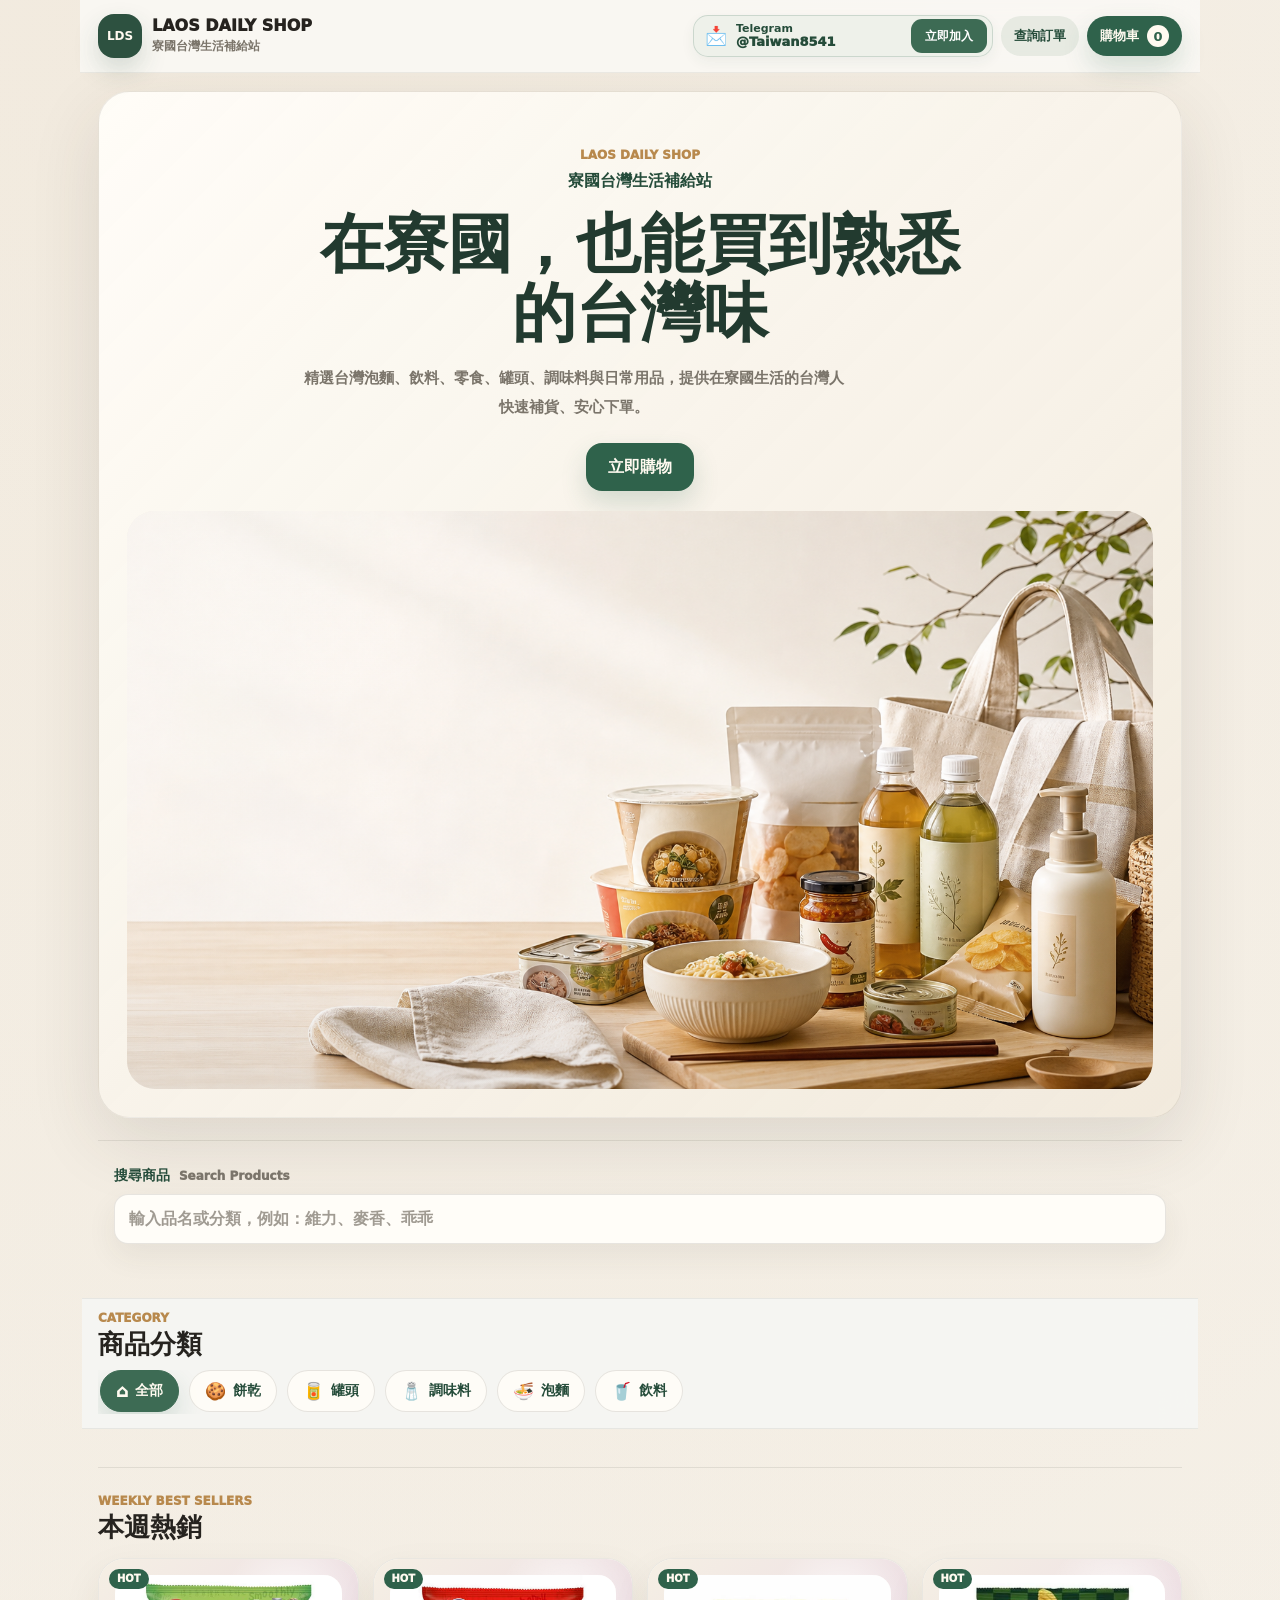
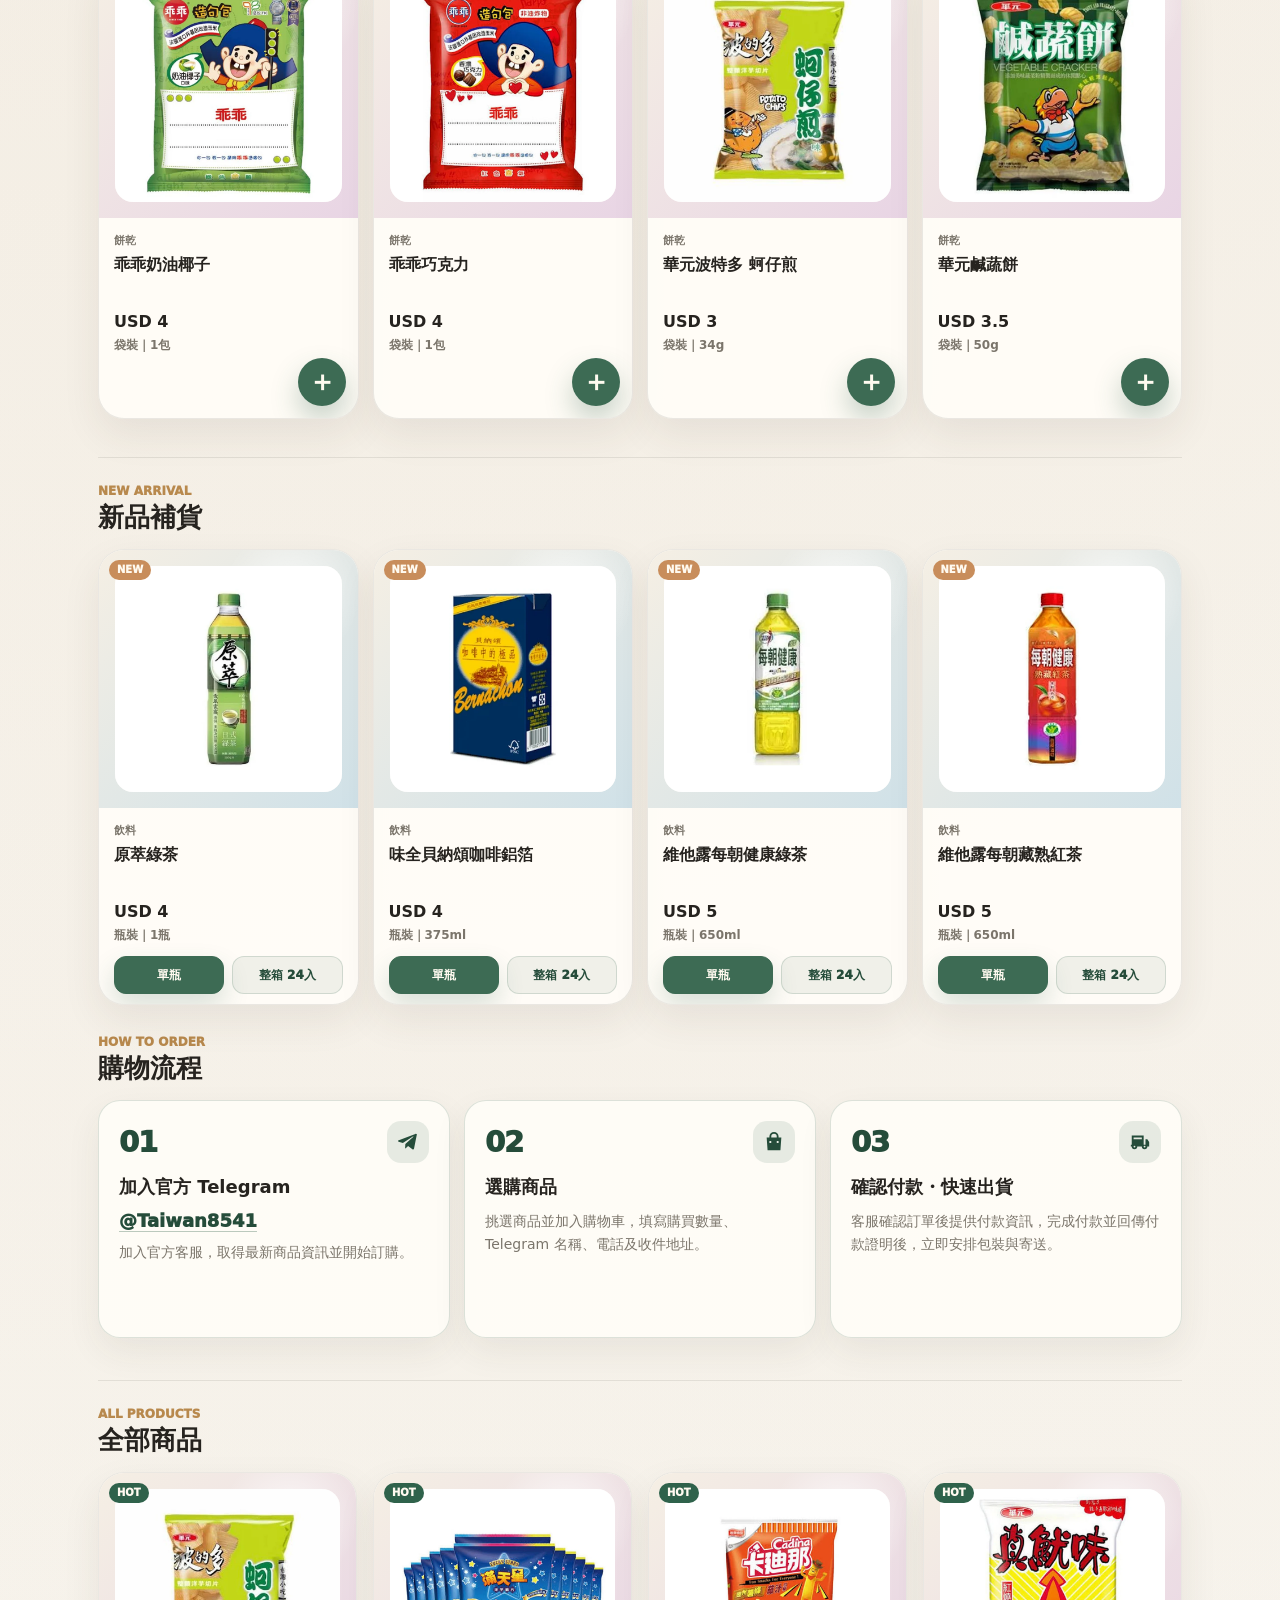
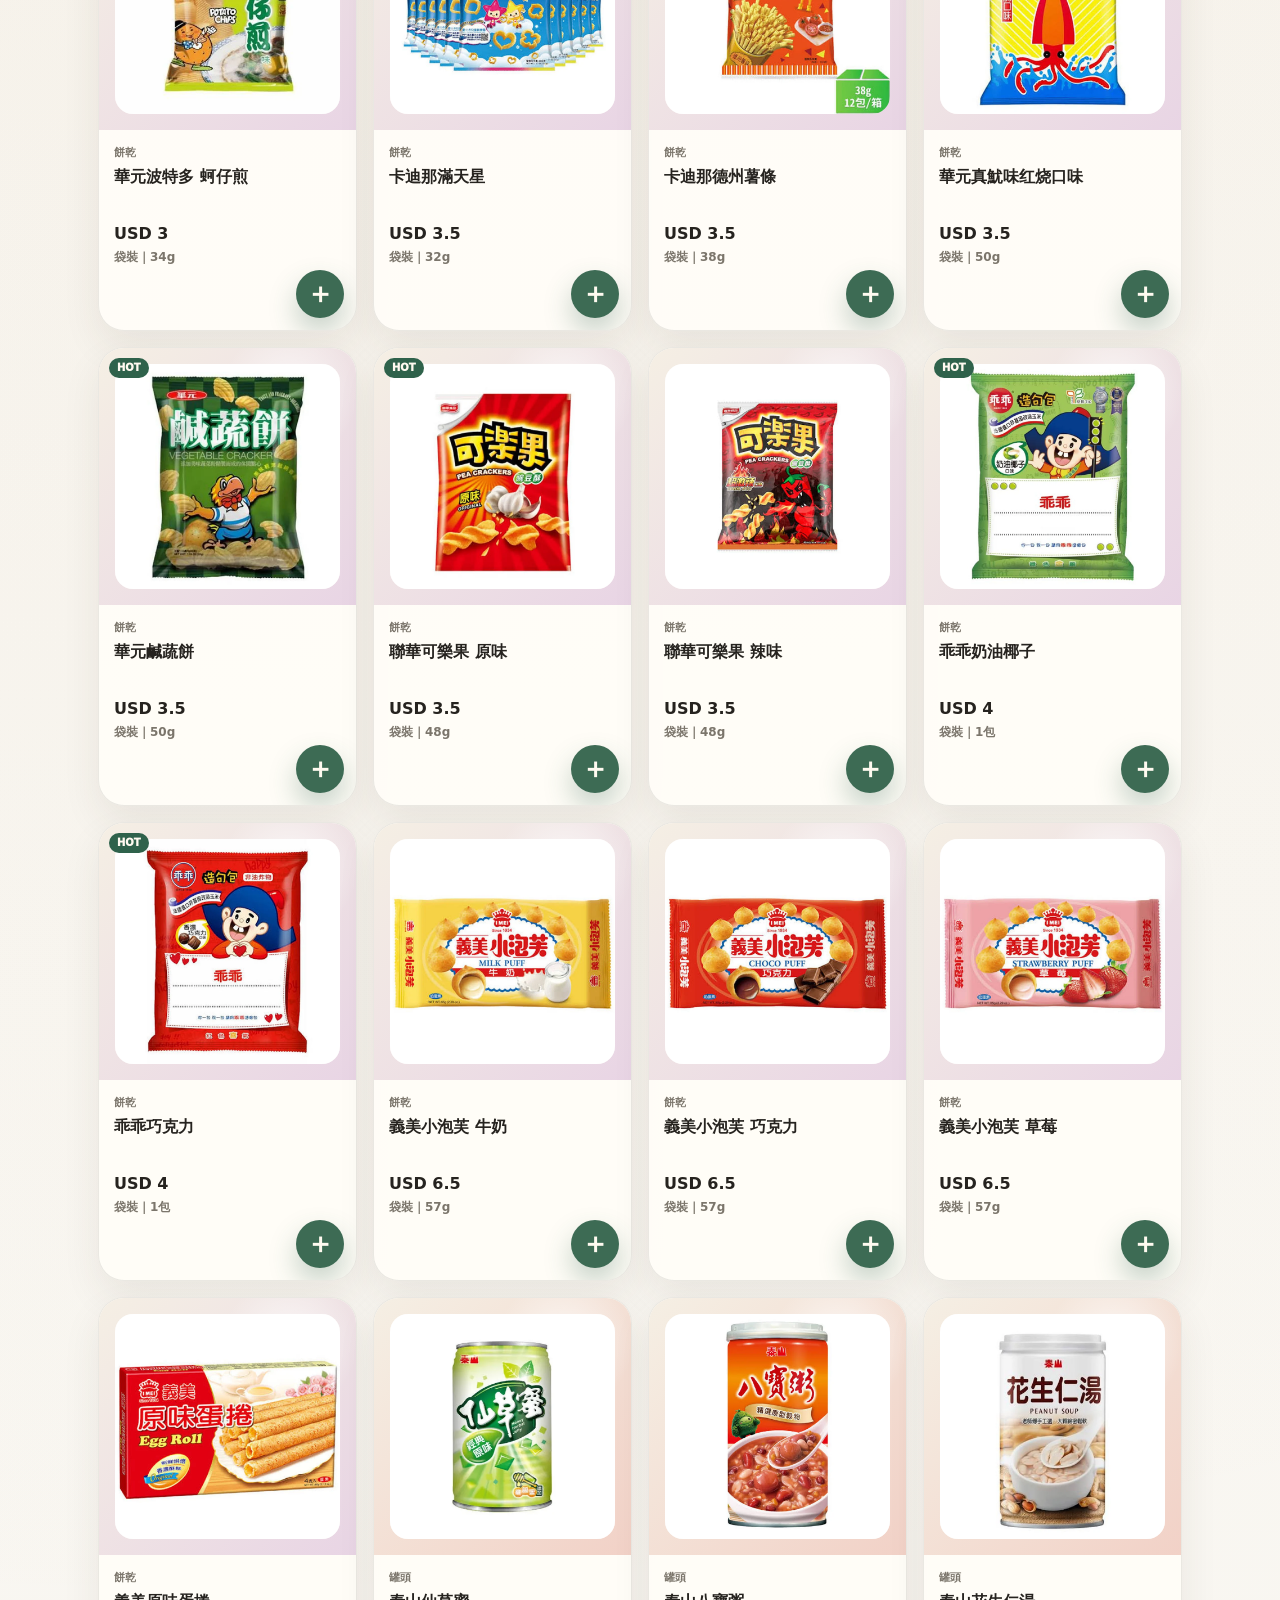
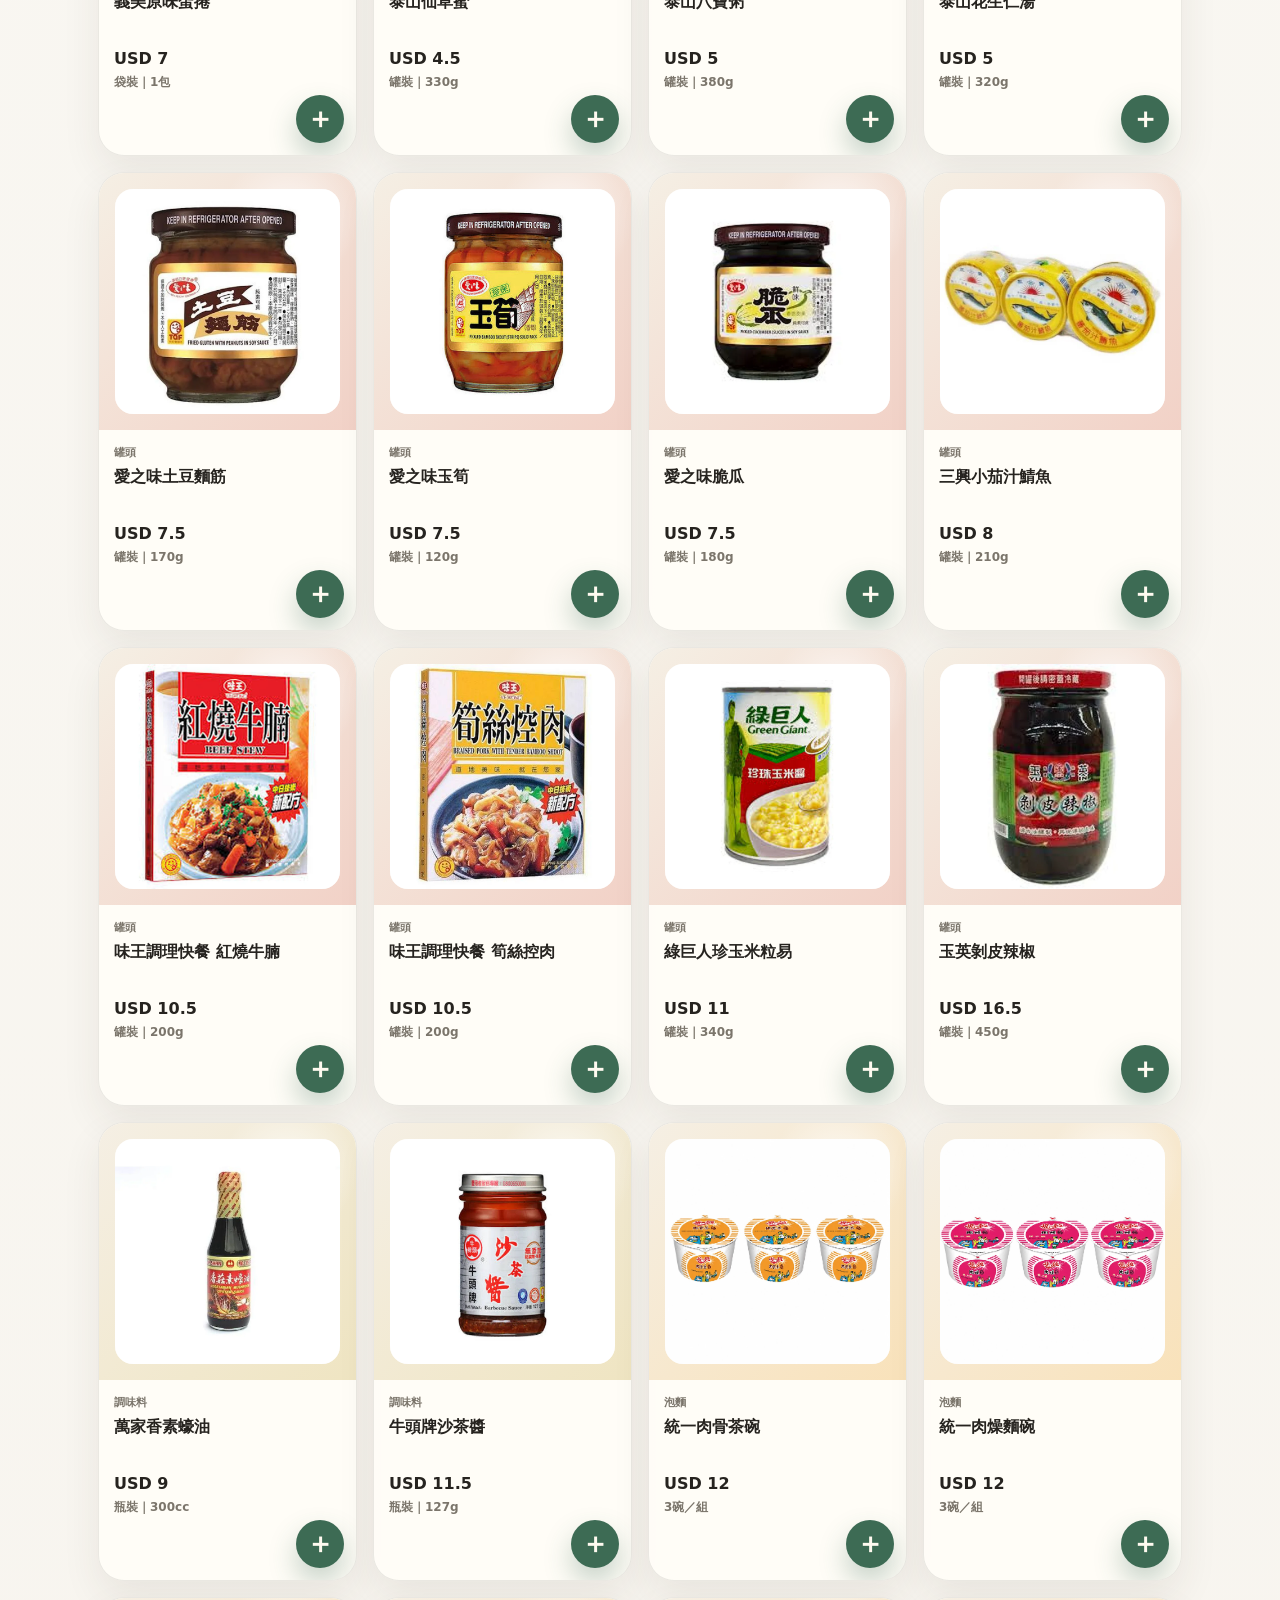
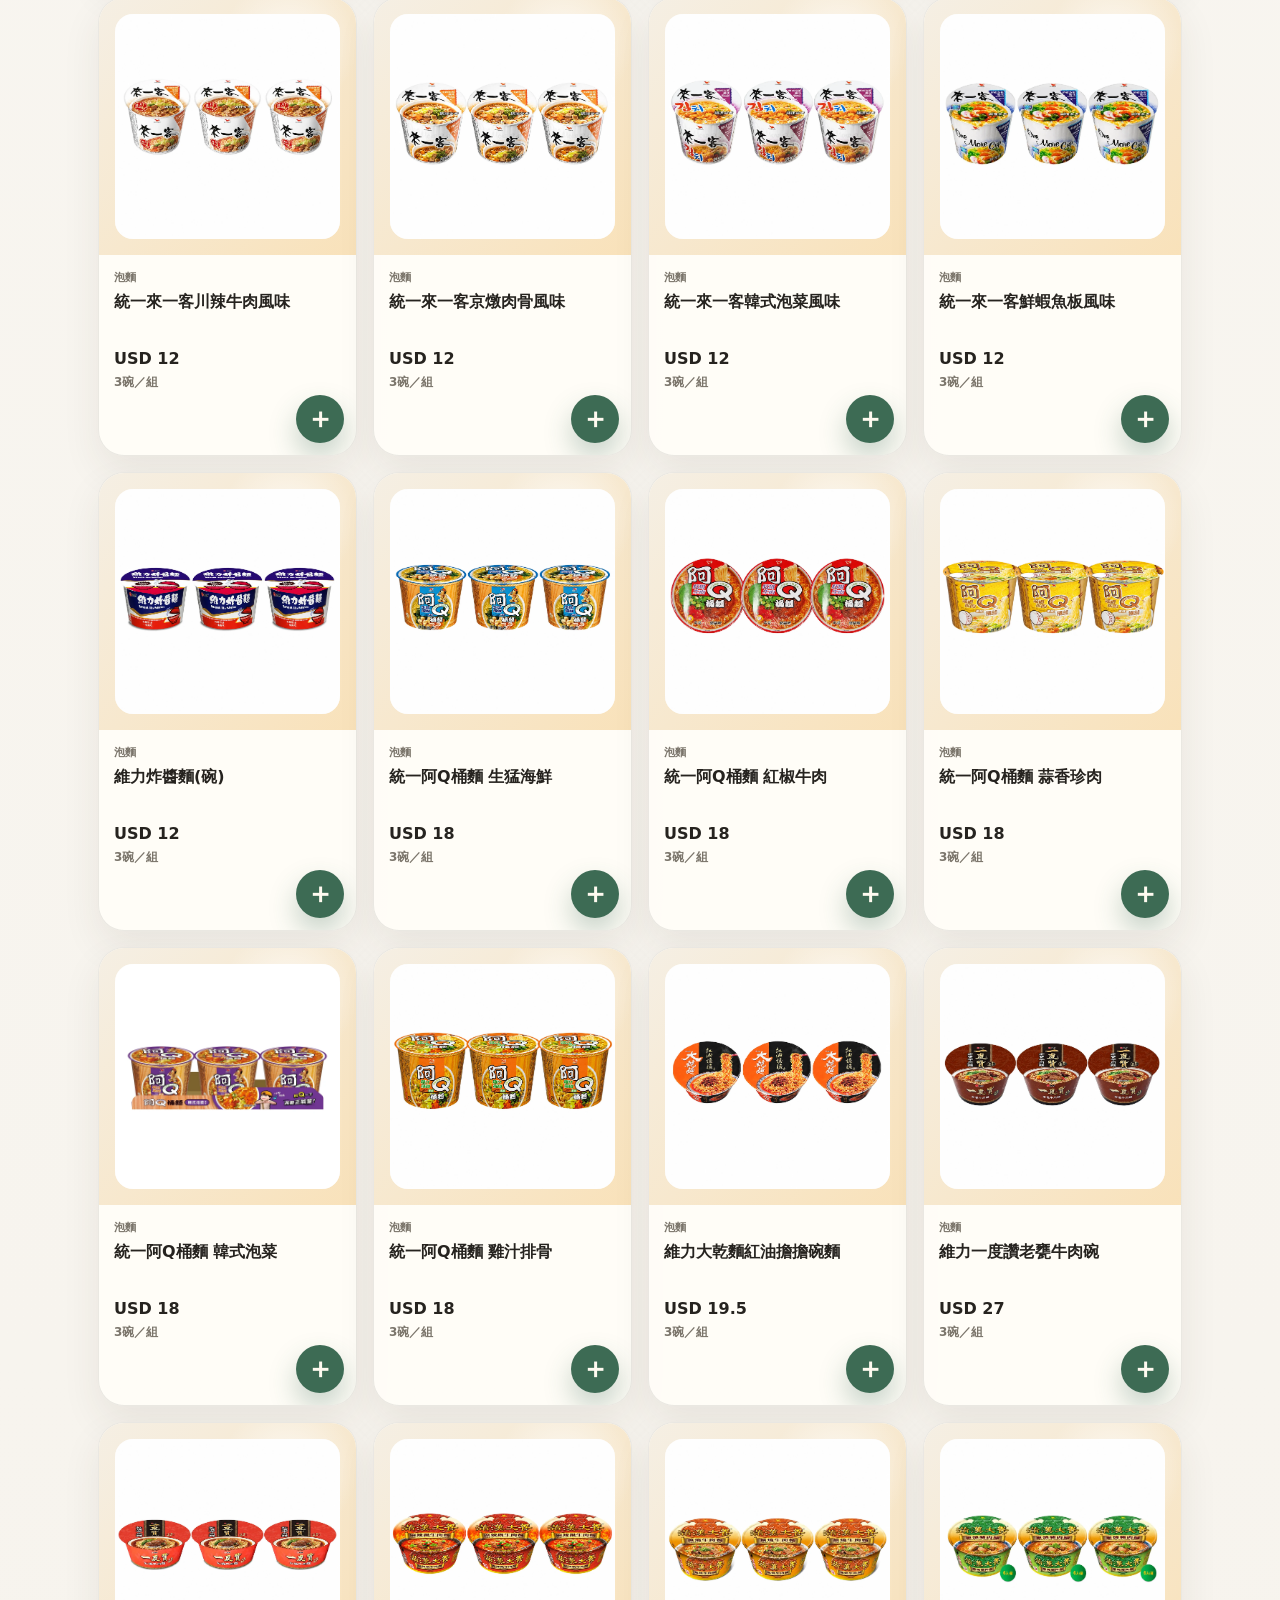
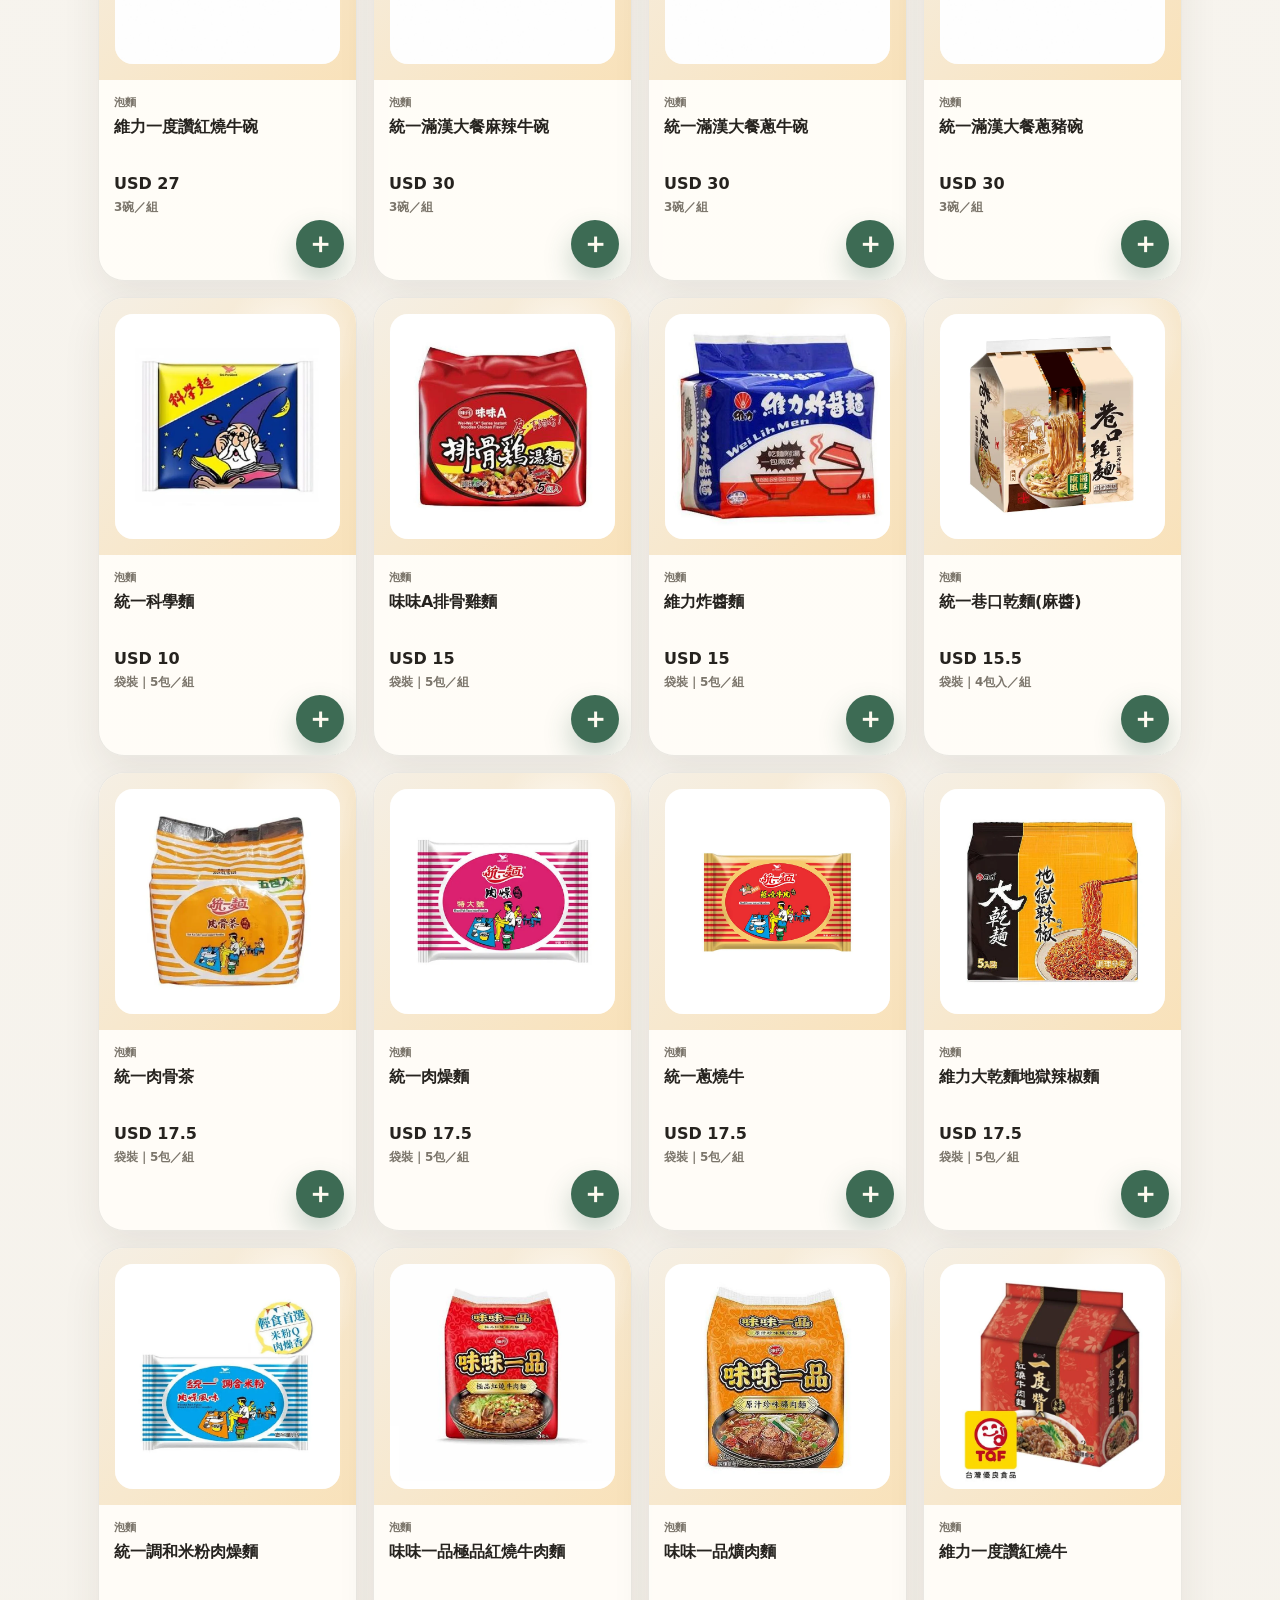
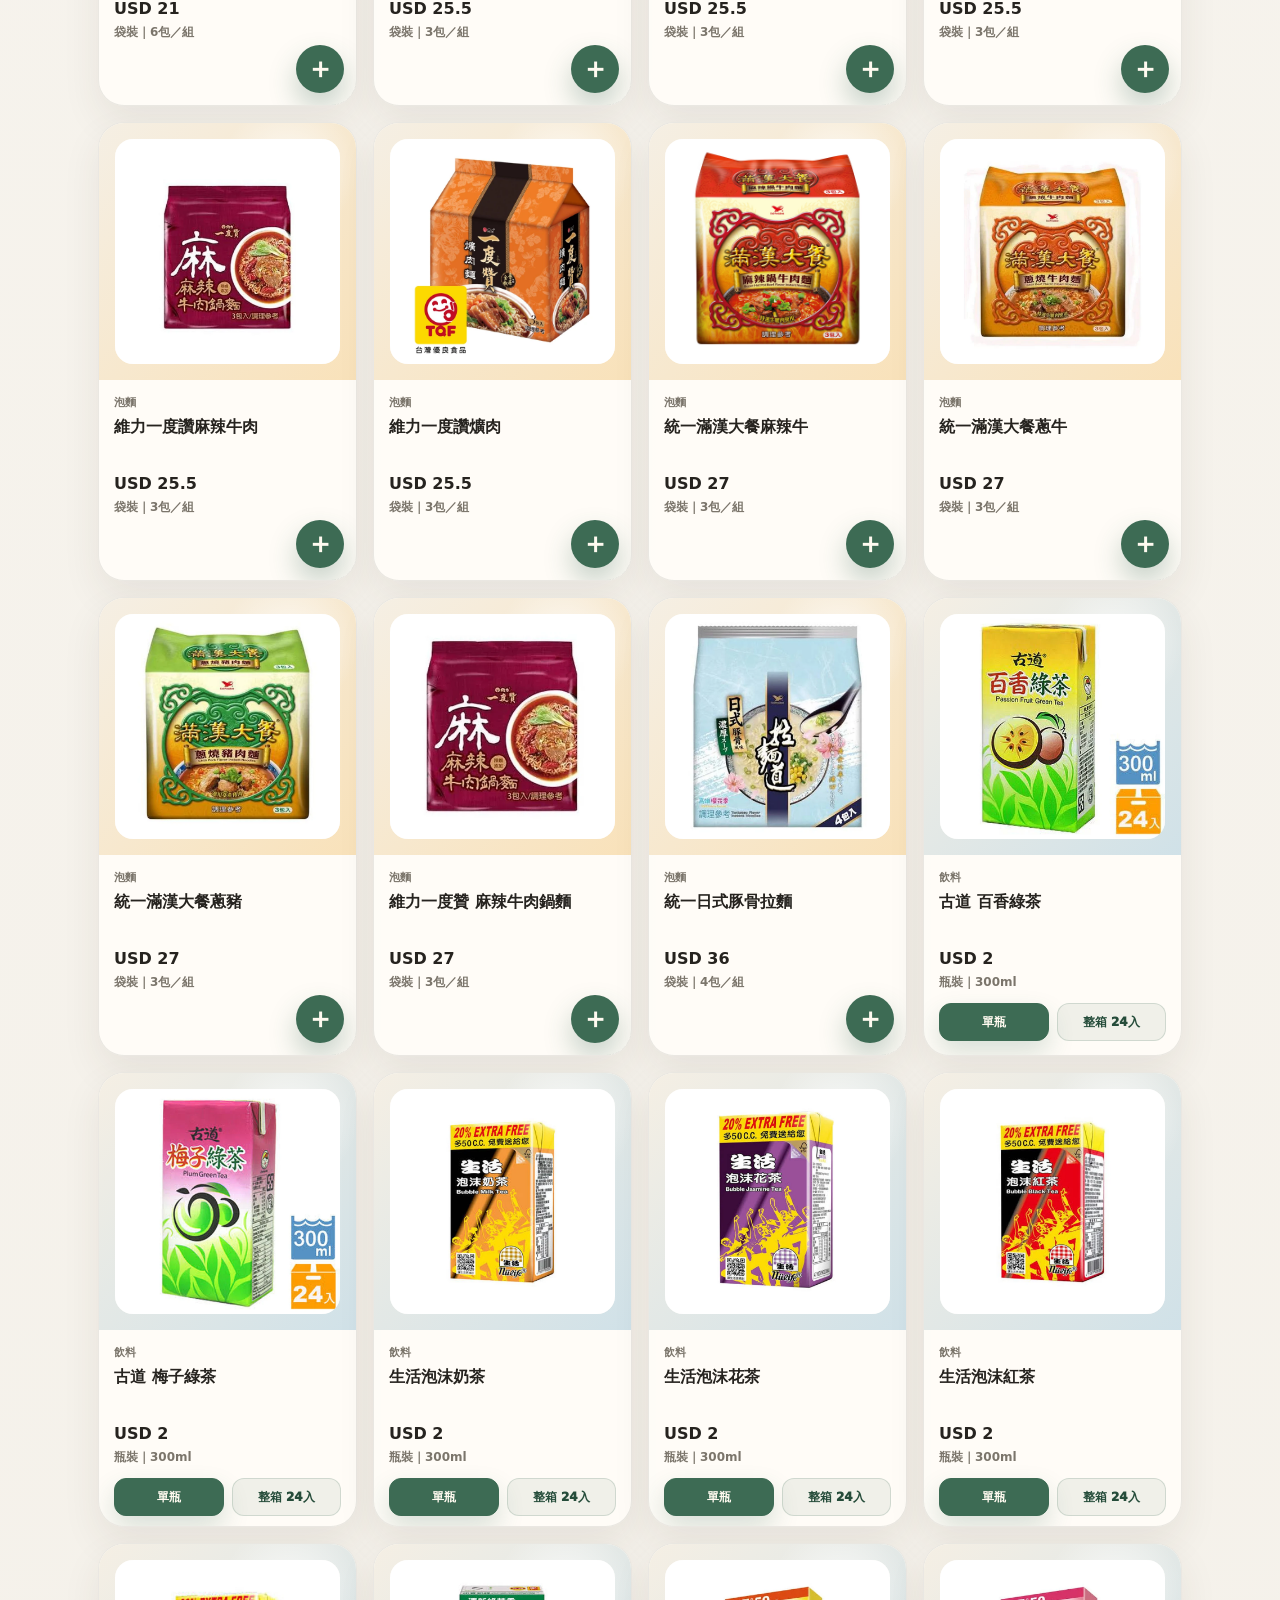
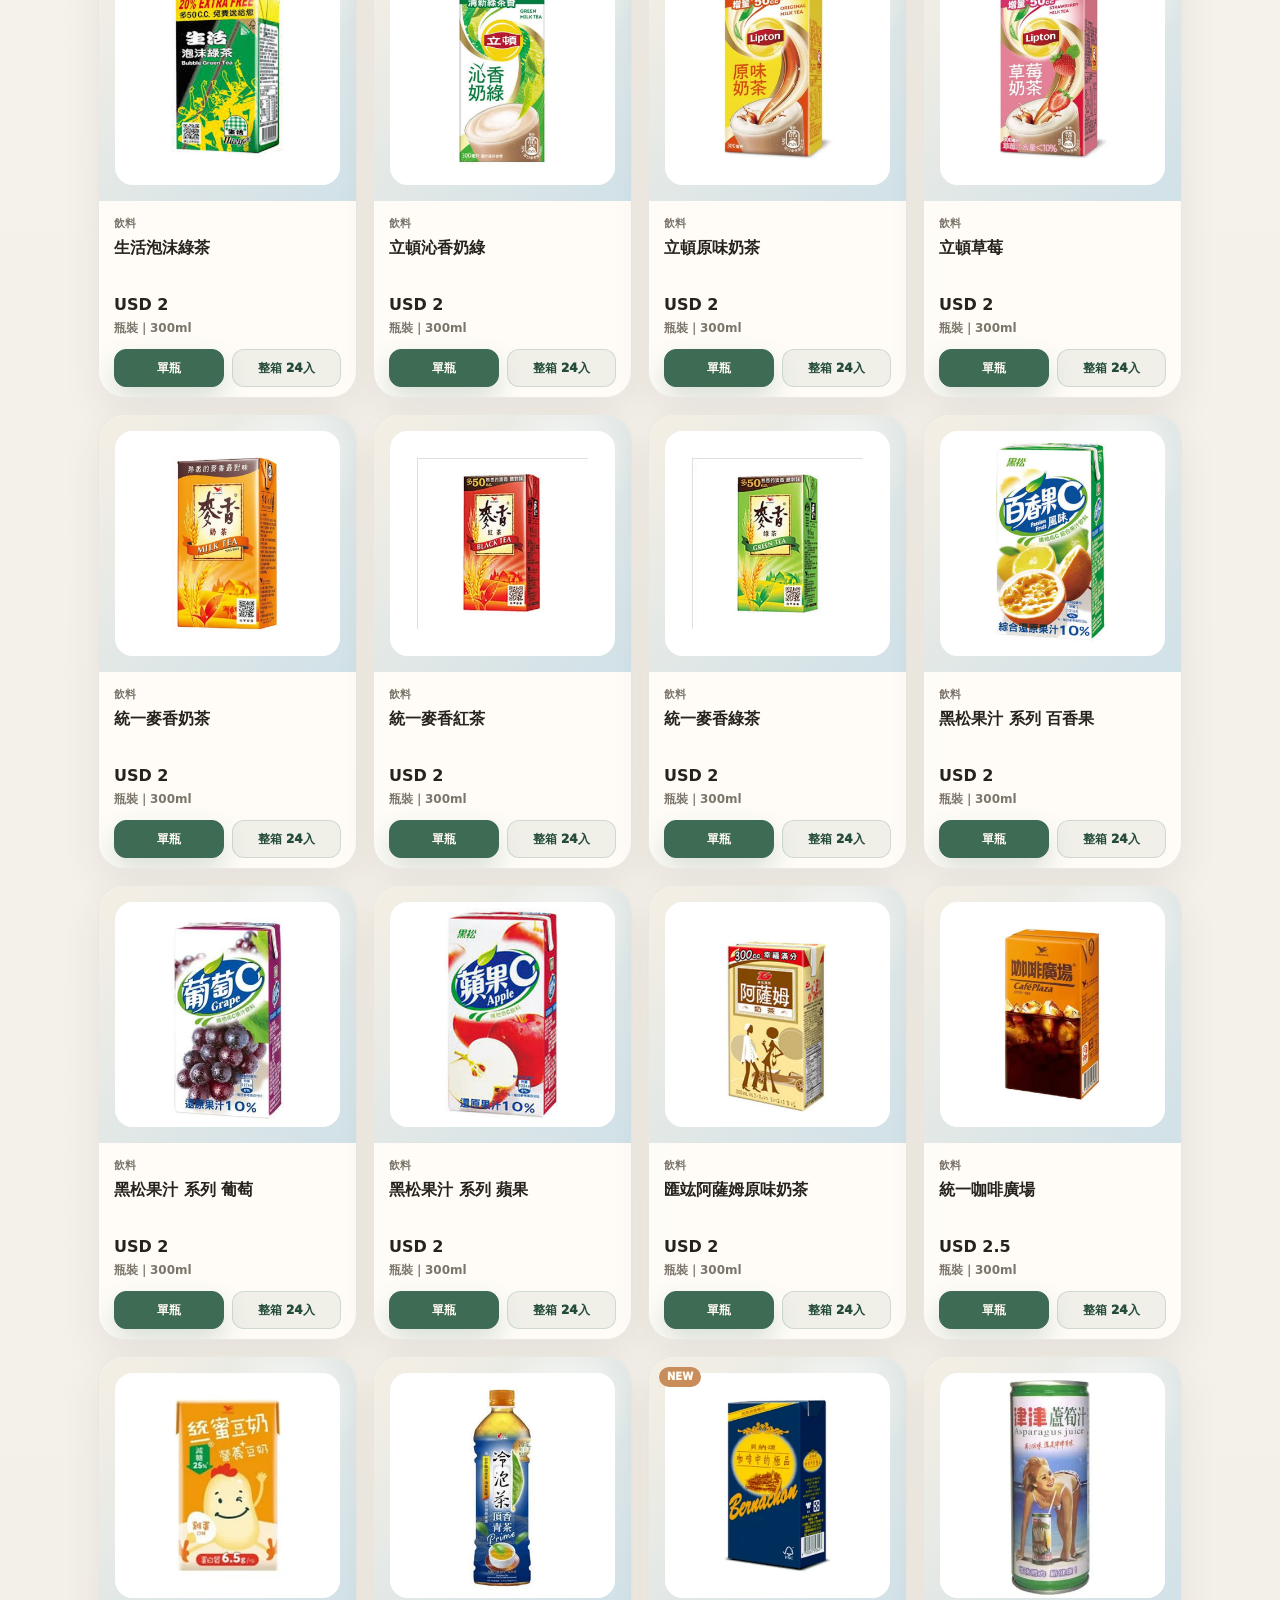
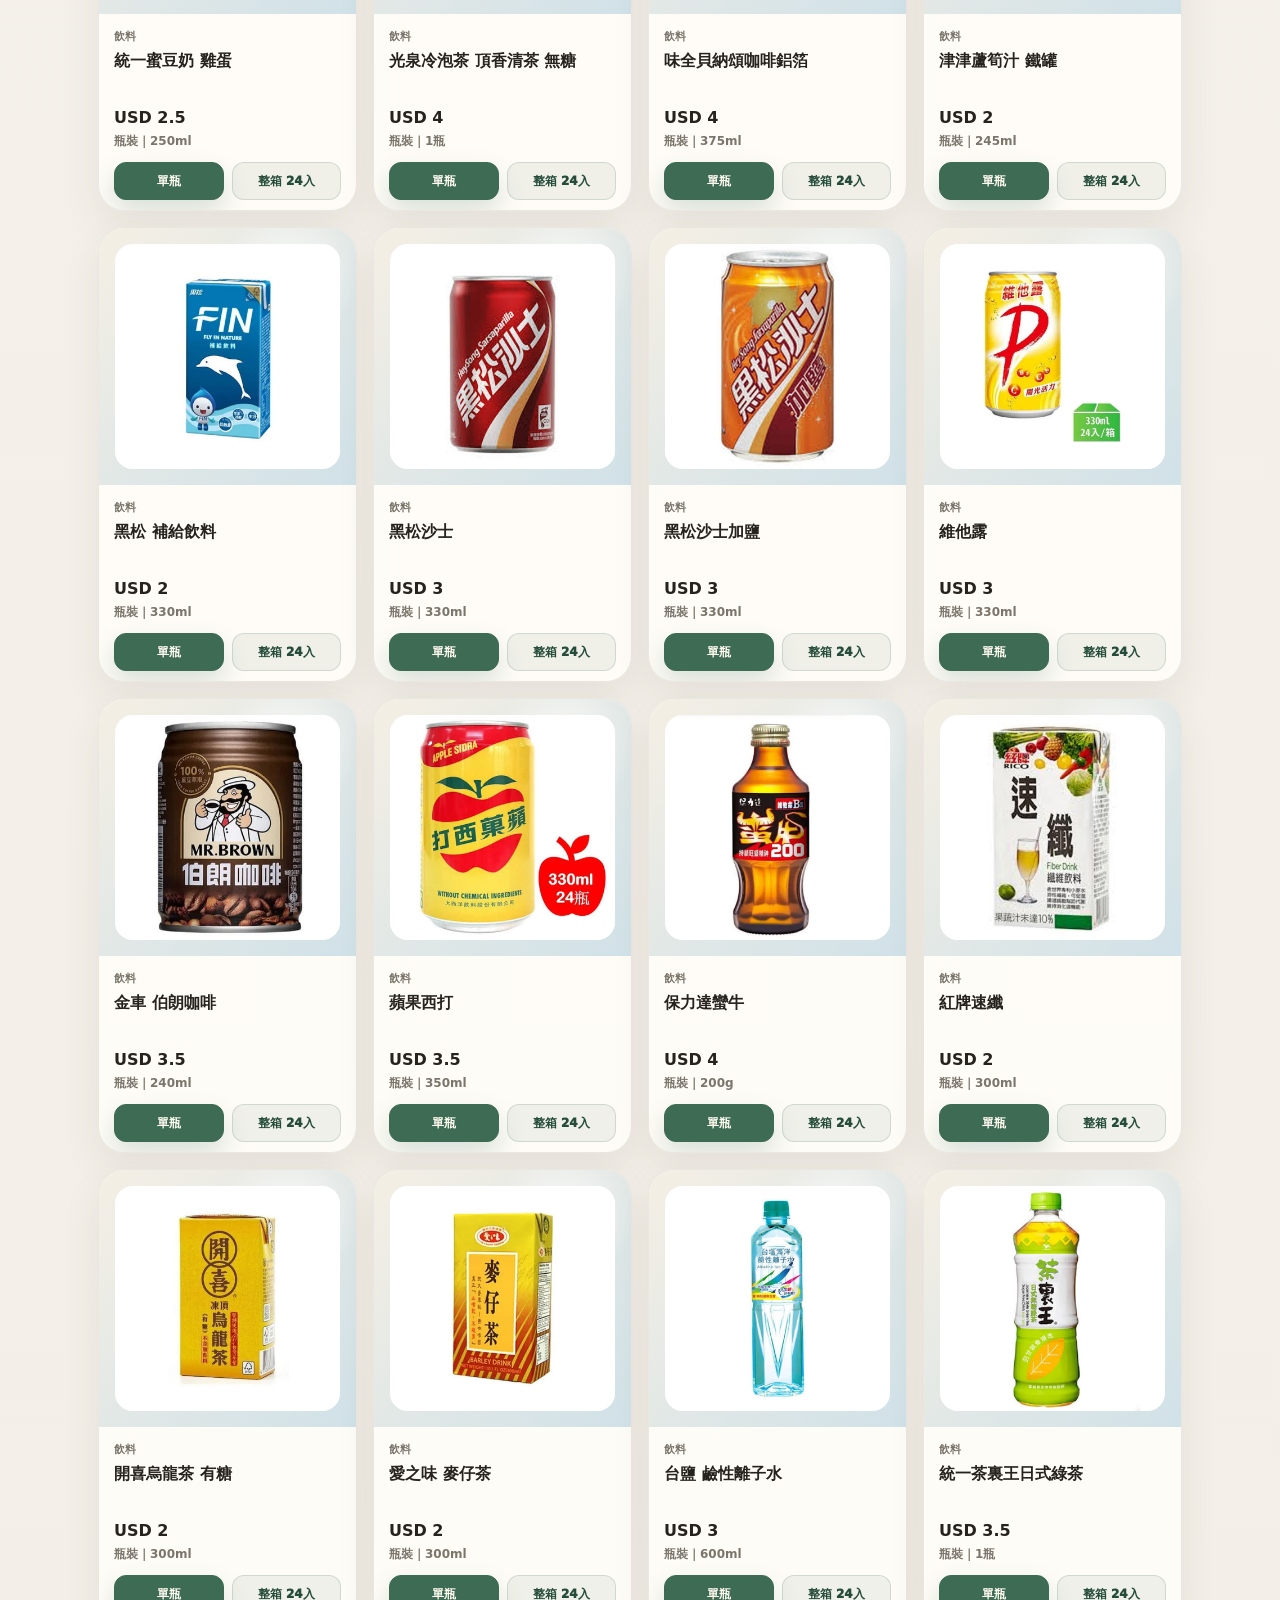
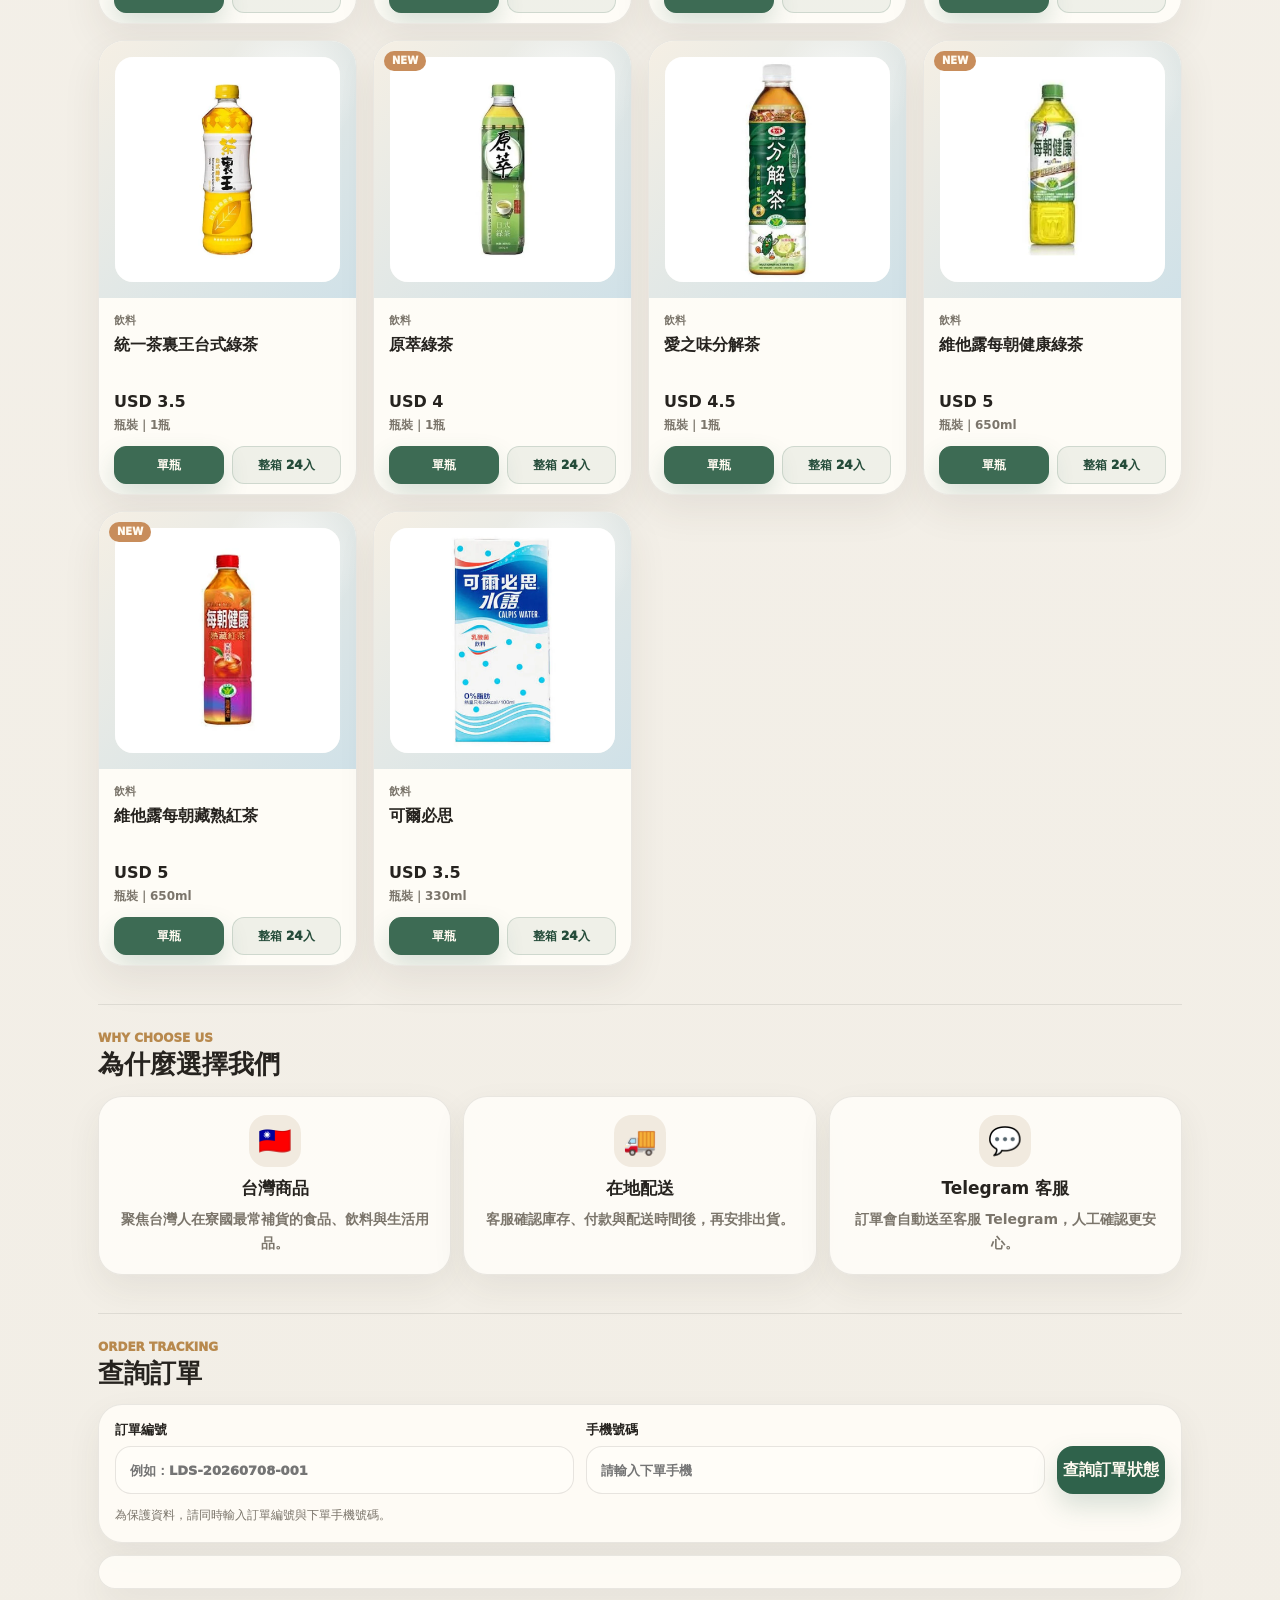
==== index.html @ 74991f17 "feat: update social preview image" ====
<!doctype html>
<html lang="zh-Hant">
  <head>
    <meta charset="utf-8" />
    <meta name="viewport" content="width=device-width, initial-scale=1, maximum-scale=1, user-scalable=no" />
    <meta name="build-version" content="20260817-mobile-shop-v12" />
    <meta http-equiv="Cache-Control" content="no-cache, no-store, must-revalidate" />
    <title>LAOS DAILY SHOP｜寮國台灣生活補給站</title>
    <meta
      name="description"
      content="LAOS DAILY SHOP 是服務在寮國生活、工作、旅遊的台灣人之生活補給商城，提供台灣泡麵、飲料、零食、罐頭、調味料與日常用品。"
    />
    <link rel="canonical" href="https://wei0502888-cmd.github.io/laos-daily-shop/" />
    <meta property="og:type" content="website" />
    <meta property="og:locale" content="zh_TW" />
    <meta property="og:site_name" content="LAOS DAILY SHOP" />
    <meta property="og:title" content="LAOS DAILY SHOP｜寮國台灣生活補給站" />
    <meta
      property="og:description"
      content="在寮國也能輕鬆購買熟悉的台灣味。選購台灣泡麵、飲料、零食、罐頭、調味料與日常用品。"
    />
    <meta property="og:url" content="https://wei0502888-cmd.github.io/laos-daily-shop/" />
    <meta property="og:image" content="https://wei0502888-cmd.github.io/laos-daily-shop/social-preview-shop.jpg?v=20260817-2" />
    <meta property="og:image:secure_url" content="https://wei0502888-cmd.github.io/laos-daily-shop/social-preview-shop.jpg?v=20260817-2" />
    <meta property="og:image:type" content="image/jpeg" />
    <meta property="og:image:width" content="588" />
    <meta property="og:image:height" content="390" />
    <meta property="og:image:alt" content="LAOS DAILY SHOP 台灣柑仔店" />
    <meta name="twitter:card" content="summary_large_image" />
    <meta name="twitter:title" content="LAOS DAILY SHOP｜寮國台灣生活補給站" />
    <meta
      name="twitter:description"
      content="在寮國也能輕鬆購買熟悉的台灣味。選購台灣泡麵、飲料、零食與日常用品。"
    />
    <meta name="twitter:image" content="https://wei0502888-cmd.github.io/laos-daily-shop/social-preview-shop.jpg?v=20260817-2" />
    <link rel="stylesheet" href="./styles.css?v=20260817-mobile-shop-v12" />
  </head>
  <body data-build-version="20260817-mobile-shop-v12">
    <header class="topbar">
      <a class="brand" href="#top" aria-label="LAOS DAILY SHOP 首頁">
        <span class="brand-mark">LDS</span>
        <span>
          <strong>LAOS DAILY SHOP</strong>
          <small>寮國台灣生活補給站</small>
        </span>
      </a>
      <div class="topbar-actions">
        <div class="telegram-header-cta" aria-label="官方 Telegram">
          <span class="telegram-header-icon" aria-hidden="true">📩</span>
          <span class="telegram-header-copy">
            <strong>Telegram</strong>
            <a href="https://t.me/Taiwan8541" target="_blank" rel="noopener noreferrer">@Taiwan8541</a>
          </span>
          <a class="telegram-header-button" href="https://t.me/Taiwan8541" target="_blank" rel="noopener noreferrer">立即加入</a>
        </div>
        <a class="order-lookup-pill" href="#order-lookup">查詢訂單</a>
        <button class="cart-pill" type="button" data-open-cart aria-label="開啟購物車">
          <span>購物車</span>
          <strong data-cart-count>0</strong>
        </button>
      </div>
    </header>

    <aside class="telegram-sticky-wrap" aria-label="官方 Telegram 購買提示">
      <div class="telegram-sticky-bar">
        <div class="telegram-sticky-info">
          <span class="telegram-sticky-icon" aria-hidden="true">📩</span>
          <span class="telegram-sticky-label">
            <strong>Telegram</strong>
            <a href="https://t.me/Taiwan8541" target="_blank" rel="noopener noreferrer">@Taiwan8541</a>
          </span>
        </div>
        <a class="telegram-sticky-button" href="https://t.me/Taiwan8541" target="_blank" rel="noopener noreferrer">立即加入</a>
      </div>
    </aside>

    <main id="top">
      <section class="hero" aria-label="品牌介紹">
        <div class="hero-copy">
          <p class="eyebrow">LAOS DAILY SHOP</p>
          <p class="hero-subtitle">寮國台灣生活補給站</p>
          <h1>在寮國，也能買到熟悉的台灣味</h1>
          <p>精選台灣泡麵、飲料、零食、罐頭、調味料與日常用品，提供在寮國生活的台灣人快速補貨、安心下單。</p>
          <div class="hero-actions">
            <a class="primary-link" href="#shop">立即購物</a>
          </div>
        </div>
        <div class="hero-media" aria-hidden="true">
          <img src="./hero-lifestyle.png" alt="" />
        </div>
      </section>

      <section class="search-panel" id="shop" aria-label="搜尋商品">
        <label for="product-search">搜尋商品 <span>Search Products</span></label>
        <input id="product-search" type="search" placeholder="輸入品名或分類，例如：維力、麥香、乖乖" />
      </section>

      <section class="section-block category-section" aria-labelledby="category-title">
        <div class="section-heading">
          <div>
            <p>Category</p>
            <h2 id="category-title">商品分類</h2>
          </div>
        </div>
        <nav class="category-tabs" aria-label="商品分類" data-category-tabs></nav>
      </section>

      <section class="section-block" aria-labelledby="best-title">
        <div class="section-heading">
          <div>
            <p>Weekly Best Sellers</p>
            <h2 id="best-title">本週熱銷</h2>
          </div>
        </div>
        <div class="product-row" data-hot-list></div>
      </section>

      <section class="section-block" aria-labelledby="new-title">
        <div class="section-heading">
          <div>
            <p>New Arrival</p>
            <h2 id="new-title">新品補貨</h2>
          </div>
        </div>
        <div class="product-row" data-new-list></div>
      </section>

      <section class="shopping-flow-section" id="how-to-order" aria-labelledby="shopping-flow-title">
        <div class="section-heading">
          <div>
            <p>How to Order</p>
            <h2 id="shopping-flow-title">購物流程</h2>
          </div>
        </div>
        <div class="shopping-flow-grid">
          <article class="shopping-flow-card">
            <div class="shopping-flow-card-head">
              <span class="shopping-flow-number">01</span>
              <span class="shopping-flow-icon" aria-hidden="true">
                <svg viewBox="0 0 24 24" role="img"><path d="M21.7 3.5 18.6 19c-.2 1.1-.9 1.4-1.8.9l-4.7-3.5-2.3 2.2c-.3.3-.5.5-1 .5l.3-4.8 8.8-8c.4-.3-.1-.5-.6-.2L6.4 13 1.8 11.6c-1-.3-1-1 .2-1.5L20 3.2c.8-.3 1.6.2 1.7.3Z"/></svg>
              </span>
            </div>
            <h3>加入官方 Telegram</h3>
            <a class="shopping-flow-telegram" href="https://t.me/Taiwan8541" target="_blank" rel="noopener noreferrer">@Taiwan8541</a>
            <p>加入官方客服，取得最新商品資訊並開始訂購。</p>
          </article>
          <article class="shopping-flow-card">
            <div class="shopping-flow-card-head">
              <span class="shopping-flow-number">02</span>
              <span class="shopping-flow-icon" aria-hidden="true">
                <svg viewBox="0 0 24 24" role="img"><path d="M7 7V6a5 5 0 0 1 10 0v1h3l-1 14H5L4 7h3Zm2 0h6V6a3 3 0 0 0-6 0v1Zm0 4H7v2h2v-2Zm8 0h-2v2h2v-2Z"/></svg>
              </span>
            </div>
            <h3>選購商品</h3>
            <p>挑選商品並加入購物車，填寫購買數量、Telegram 名稱、電話及收件地址。</p>
          </article>
          <article class="shopping-flow-card">
            <div class="shopping-flow-card-head">
              <span class="shopping-flow-number">03</span>
              <span class="shopping-flow-icon" aria-hidden="true">
                <svg viewBox="0 0 24 24" role="img"><path d="M3 5h13v10H3V5Zm2 2v2h9V7H5Zm0 5h4v1H5v-1Zm13-3h2l2 3v5h-2a3 3 0 0 1-6 0H9a3 3 0 0 1-6 0H2v-2h16V9Zm-2 8a1 1 0 1 0 2 0 1 1 0 0 0-2 0Zm-11 0a1 1 0 1 0 2 0 1 1 0 0 0-2 0Z"/></svg>
              </span>
            </div>
            <h3>確認付款・快速出貨</h3>
            <p>客服確認訂單後提供付款資訊，完成付款並回傳付款證明後，立即安排包裝與寄送。</p>
          </article>
        </div>
      </section>

      <aside class="mobile-order-guide" aria-label="手機版訂購方式">
        <strong>如何訂購？</strong>
        <span>點「＋」加入商品 → 點下方「查看購物車」→ 填寫資料並送出訂單。</span>
      </aside>

      <section class="section-block all-products-section" aria-labelledby="products-title">
        <div class="section-heading">
          <div>
            <p>All Products</p>
            <h2 id="products-title">全部商品</h2>
          </div>
        </div>
        <div class="product-grid" data-product-grid></div>
        <p class="empty-state" data-empty-state hidden>沒有找到符合的商品。</p>
      </section>

      <section class="info-section" aria-labelledby="why-title">
        <div class="section-heading">
          <div>
            <p>Why Choose Us</p>
            <h2 id="why-title">為什麼選擇我們</h2>
          </div>
        </div>
        <div class="benefit-grid">
          <article>
            <span class="benefit-icon">🇹🇼</span>
            <h3>台灣商品</h3>
            <p>聚焦台灣人在寮國最常補貨的食品、飲料與生活用品。</p>
          </article>
          <article>
            <span class="benefit-icon">🚚</span>
            <h3>在地配送</h3>
            <p>客服確認庫存、付款與配送時間後，再安排出貨。</p>
          </article>
          <article>
            <span class="benefit-icon">💬</span>
            <h3>Telegram 客服</h3>
            <p>訂單會自動送至客服 Telegram，人工確認更安心。</p>
          </article>
        </div>
      </section>

      <section class="info-section order-lookup-section" id="order-lookup" aria-labelledby="lookup-title">
        <div class="section-heading">
          <div>
            <p>Order Tracking</p>
            <h2 id="lookup-title">查詢訂單</h2>
          </div>
        </div>
        <form class="order-lookup-form" data-order-lookup-form>
          <label>
            訂單編號
            <input name="orderId" autocomplete="off" placeholder="例如：LDS-20260708-001" required />
          </label>
          <label>
            手機號碼
            <input name="phone" autocomplete="tel" inputmode="tel" placeholder="請輸入下單手機" required />
          </label>
          <button class="primary-button" type="submit">查詢訂單狀態</button>
          <p class="form-note">為保護資料，請同時輸入訂單編號與下單手機號碼。</p>
        </form>
        <div class="order-lookup-result" data-order-lookup-result hidden></div>
      </section>
    </main>

    <footer class="site-footer" aria-label="聯絡方式">
      <div>
        <strong>LAOS DAILY SHOP</strong>
        <p>寮國台灣生活補給站</p>
      </div>
      <nav>
        <a href="#top">聯絡我們 Contact</a>
        <a href="#top">Telegram 客服</a>
        <a href="#top">WhatsApp</a>
        <a href="#how-to-order">付款方式 Payment</a>
        <a href="#how-to-order">配送說明 Delivery</a>
        <a href="#how-to-order">退換貨政策 Return Policy</a>
      </nav>
    </footer>

    <div class="shop-toast" data-toast hidden>已加入購物車</div>

    <aside class="cart-drawer" data-cart-drawer aria-hidden="true">
      <div class="cart-panel" role="dialog" aria-modal="true" aria-labelledby="cart-title">
        <div class="cart-header">
          <h2 id="cart-title">購物車</h2>
          <button type="button" data-close-cart aria-label="關閉購物車">關閉</button>
        </div>
        <p class="cart-order-guide">確認商品後，請往下填寫 Telegram 名稱、電話與地址，再按「送出訂單」。</p>
        <div class="cart-items" data-cart-items></div>
        <form class="checkout-form" data-order-form>
          <h3>下單資料</h3>
          <div class="order-detail-box">
            <div class="order-detail-head">
              <strong>訂單詳情</strong>
              <span data-order-count>0 件商品</span>
            </div>
            <div class="order-detail-list" data-order-detail-list></div>
          </div>
          <div class="payment-box payment-guide-card">
            <div class="payment-guide-heading">
              <span class="payment-guide-icon" aria-hidden="true">
                <svg viewBox="0 0 24 24" role="img"><path d="M21.7 3.5 18.6 19c-.2 1.1-.9 1.4-1.8.9l-4.7-3.5-2.3 2.2c-.3.3-.5.5-1 .5l.3-4.8 8.8-8c.4-.3-.1-.5-.6-.2L6.4 13 1.8 11.6c-1-.3-1-1 .2-1.5L20 3.2c.8-.3 1.6.2 1.7.3Z"/></svg>
              </span>
              <strong data-payment-title>付款與訂單確認</strong>
            </div>
            <p class="payment-warning"><b>請勿在客服確認前自行匯款</b><span data-payment-account>訂單送出後，請先聯絡官方 Telegram 客服確認商品與應付金額。</span></p>
            <div class="payment-contact">
              <span>官方 Telegram</span>
              <a href="https://t.me/Taiwan8541" target="_blank" rel="noopener noreferrer">@Taiwan8541</a>
            </div>
            <a class="payment-contact-button" href="https://t.me/Taiwan8541" target="_blank" rel="noopener noreferrer">
              <span class="payment-button-icon" aria-hidden="true">
                <svg viewBox="0 0 24 24" role="img"><path d="M21.7 3.5 18.6 19c-.2 1.1-.9 1.4-1.8.9l-4.7-3.5-2.3 2.2c-.3.3-.5.5-1 .5l.3-4.8 8.8-8c.4-.3-.1-.5-.6-.2L6.4 13 1.8 11.6c-1-.3-1-1 .2-1.5L20 3.2c.8-.3 1.6.2 1.7.3Z"/></svg>
              </span>
              聯絡官方客服
            </a>
            <div class="payment-guide-section">
              <h4>付款流程</h4>
              <ol>
                <li>送出訂單資料。</li>
                <li>聯絡 Telegram 客服確認商品、庫存與訂單金額。</li>
                <li>客服提供正式收款資訊。</li>
                <li>完成付款後，將付款截圖傳送給客服。</li>
                <li>款項確認後安排包裝與寄送。</li>
              </ol>
            </div>
            <div class="payment-guide-section payment-reminders">
              <h4>付款提醒</h4>
              <ul>
                <li>請依客服最終確認的金額付款。</li>
                <li>付款前請再次確認收款帳號。</li>
                <li>付款完成後請保留交易紀錄及付款截圖。</li>
                <li>客服確認款項後才視為訂單成立。</li>
                <li>如有缺貨或金額異動，以客服最後確認結果為準。</li>
              </ul>
            </div>
            <small data-payment-note>完成付款並回傳付款證明後，客服確認款項並安排出貨。</small>
          </div>
          <label>
            Telegram 名稱
            <input
              name="name"
              required
              autocomplete="name"
              placeholder="請填寫您的 Telegram 顯示名稱或帳號"
              aria-describedby="telegram-name-help"
            />
            <small id="telegram-name-help">例如：陳小明 或 @username</small>
          </label>
          <label>
            電話
            <input name="phone" required autocomplete="tel" inputmode="tel" />
          </label>
          <label>
            地址
            <textarea name="address" required rows="3" autocomplete="street-address"></textarea>
          </label>
          <label>
            備註
            <textarea name="note" rows="2" placeholder="例如：希望送達時間、替代商品、付款備註"></textarea>
          </label>
          <div class="checkout-total-box" data-checkout-total>
            <strong>訂單金額：依店家回覆為準</strong>
          </div>
          <button class="primary-button" type="submit">送出訂單</button>
          <p class="form-note">
            請先聯絡官方 Telegram 客服確認訂單，客服將提供正式付款資訊。
          </p>
        </form>
        <div class="order-success" data-order-success hidden>
          <h3>下單完成</h3>
          <p>訂單已送出，客服會透過電話或訊息與你確認商品、付款與配送。</p>
          <div class="success-detail" data-success-detail></div>
          <button class="primary-button" type="button" data-success-close>完成</button>
        </div>
      </div>
    </aside>

    <div class="mobile-cart-dock" data-mobile-cart-dock hidden>
      <div class="mobile-cart-dock-summary">
        <small data-mobile-cart-count>購物車 0 項</small>
        <strong data-mobile-cart-amount>USD 0</strong>
      </div>
      <button type="button" data-mobile-open-cart>查看購物車 →</button>
    </div>

    <script src="./config.js?v=20260817-mobile-shop-v12"></script>
    <script src="./script.js?v=20260817-mobile-shop-v12"></script>
  </body>
</html>
---- styles.css ----
:root {
  color-scheme: light;
  --bg: #f5f6f3;
  --paper: #ffffff;
  --soft: #f0ede6;
  --ink: #17211d;
  --muted: #69736f;
  --line: #e2e5df;
  --green: #1f5c43;
  --green-dark: #143d2d;
  --gold: #c69a49;
  --red: #b8513f;
  --shadow: 0 18px 45px rgba(26, 39, 34, 0.1);
  --radius: 18px;
}

* {
  box-sizing: border-box;
}

html {
  scroll-behavior: smooth;
  background: var(--bg);
}

body {
  margin: 0;
  background: var(--bg);
  color: var(--ink);
  font-family:
    "Noto Sans TC", "PingFang TC", "Microsoft JhengHei", system-ui, sans-serif;
  letter-spacing: 0;
}

a {
  color: inherit;
  text-decoration: none;
}

button,
input,
textarea {
  font: inherit;
}

button {
  cursor: pointer;
}

.topbar {
  position: sticky;
  top: 0;
  z-index: 5;
  display: flex;
  align-items: center;
  justify-content: space-between;
  gap: 14px;
  width: min(100%, 960px);
  margin: 0 auto;
  padding: 12px 16px;
  background: rgba(245, 246, 243, 0.9);
  border-bottom: 1px solid rgba(226, 229, 223, 0.86);
  backdrop-filter: blur(16px);
}

.telegram-sticky-wrap {
  display: none;
  position: sticky;
  top: var(--telegram-sticky-top, 66px);
  z-index: 4;
  width: min(100%, 960px);
  margin: 0 auto;
  padding: 6px 16px;
  background: rgba(245, 246, 243, 0.94);
  backdrop-filter: blur(16px);
}

.telegram-sticky-bar {
  display: flex;
  align-items: center;
  gap: 14px;
  min-width: 0;
  min-height: 50px;
  padding: 6px 8px 6px 14px;
  border: 1px solid rgba(61, 107, 84, 0.2);
  border-radius: 16px;
  background: rgba(238, 242, 235, 0.98);
  box-shadow: 0 6px 18px rgba(35, 67, 52, 0.07);
}

.telegram-sticky-info {
  display: flex;
  flex: 1 1 auto;
  align-items: center;
  gap: 11px;
  min-width: 0;
}

.telegram-sticky-icon {
  flex: 0 0 auto;
  font-size: 20px;
  line-height: 1;
}

.telegram-sticky-label {
  display: inline-flex;
  flex: 0 0 auto;
  align-items: center;
  gap: 10px;
  white-space: nowrap;
}

.telegram-sticky-label strong {
  color: var(--green-dark);
  font-size: 14px;
  font-weight: 900;
}

.telegram-sticky-label a {
  color: var(--green-dark);
  font-size: 16px;
  font-weight: 950;
  text-decoration: underline;
  text-decoration-color: rgba(61, 107, 84, 0.28);
  text-underline-offset: 3px;
}

.telegram-label-short {
  display: none;
}

.telegram-sticky-button {
  display: inline-flex;
  flex: 0 0 auto;
  align-items: center;
  justify-content: center;
  min-width: 94px;
  min-height: 38px;
  padding: 0 16px;
  border-radius: 13px;
  background: var(--green);
  color: #fff;
  font-size: 13px;
  font-weight: 950;
  box-shadow: 0 8px 16px rgba(31, 92, 67, 0.15);
  transition: transform 0.16s ease, background 0.16s ease;
}

.telegram-sticky-button:hover {
  background: var(--green-dark);
  transform: translateY(-1px);
}

.telegram-sticky-button:focus-visible,
.telegram-sticky-label a:focus-visible {
  outline: 3px solid rgba(198, 154, 73, 0.48);
  outline-offset: 2px;
}

@media (max-width: 860px) {
  .telegram-sticky-wrap {
    display: block;
    padding: 5px 10px;
  }

  .telegram-sticky-bar {
    gap: 8px;
    min-height: 50px;
    padding: 5px 6px 5px 10px;
    border-radius: 14px;
  }

  .telegram-sticky-info {
    gap: 7px;
  }

  .telegram-sticky-label {
    display: grid;
    gap: 0;
    line-height: 1.15;
  }

  .telegram-sticky-label strong {
    font-size: 11px;
  }

  .telegram-sticky-label a {
    font-size: 14px;
  }

  .telegram-sticky-button {
    min-width: 86px;
    min-height: 38px;
    padding: 0 12px;
  }
}

@media (max-width: 350px) {
  .telegram-sticky-icon {
    display: none;
  }
}

.brand {
  display: inline-flex;
  align-items: center;
  gap: 10px;
  min-width: 0;
}

.brand-mark {
  display: grid;
  flex: 0 0 auto;
  place-items: center;
  width: 42px;
  height: 42px;
  border-radius: 14px;
  background: var(--green-dark);
  color: #fff;
  font-size: 12px;
  font-weight: 900;
}

.brand strong,
.brand small {
  display: block;
}

.brand strong {
  font-size: 16px;
  font-weight: 950;
  line-height: 1.1;
}

.brand small {
  margin-top: 3px;
  color: var(--muted);
  font-size: 12px;
  font-weight: 800;
}

.topbar-actions {
  display: inline-flex;
  align-items: center;
  gap: 8px;
}

.telegram-header-cta {
  display: inline-flex;
  flex: 0 1 300px;
  align-items: center;
  gap: 9px;
  width: clamp(260px, 26vw, 300px);
  height: 42px;
  padding: 4px 5px 4px 11px;
  border: 1px solid rgba(61, 107, 84, 0.2);
  border-radius: 15px;
  background: rgba(238, 242, 235, 0.96);
  box-shadow: 0 5px 14px rgba(35, 67, 52, 0.06);
}

.telegram-header-icon {
  flex: 0 0 auto;
  font-size: 18px;
  line-height: 1;
}

.telegram-header-copy {
  display: grid;
  flex: 1 1 auto;
  min-width: 0;
  line-height: 1.05;
}

.telegram-header-copy strong {
  color: var(--green-dark);
  font-size: 11px;
  font-weight: 900;
}

.telegram-header-copy a {
  color: var(--green-dark);
  font-size: 13px;
  font-weight: 950;
  text-decoration: none;
  white-space: nowrap;
}

.telegram-header-button {
  display: inline-flex;
  flex: 0 0 auto;
  align-items: center;
  justify-content: center;
  min-width: 76px;
  height: 34px;
  padding: 0 11px;
  border-radius: 11px;
  background: var(--green);
  color: #fff;
  font-size: 12px;
  font-weight: 950;
  text-decoration: none;
  transition: background 0.16s ease, transform 0.16s ease;
}

.telegram-header-button:hover {
  background: var(--green-dark);
  transform: translateY(-1px);
}

.telegram-header-button:focus-visible,
.telegram-header-copy a:focus-visible {
  outline: 3px solid rgba(198, 154, 73, 0.48);
  outline-offset: 2px;
}

@media (max-width: 860px) {
  .telegram-header-cta {
    display: none;
  }
}

.order-lookup-pill,
.cart-pill,
.cart-header button {
  border: 0;
  border-radius: 999px;
  background: var(--green);
  color: #fff;
  font-size: 13px;
  font-weight: 900;
}

.order-lookup-pill {
  display: inline-flex;
  align-items: center;
  min-height: 40px;
  padding: 0 13px;
  background: rgba(61, 107, 84, 0.1);
  color: var(--green-dark);
  text-decoration: none;
}

.cart-pill {
  display: inline-flex;
  align-items: center;
  gap: 8px;
  min-height: 40px;
  padding: 0 13px;
}

.cart-pill strong {
  display: grid;
  place-items: center;
  min-width: 22px;
  height: 22px;
  border-radius: 999px;
  background: #fff;
  color: var(--green);
}

main {
  width: min(100%, 960px);
  margin: 0 auto;
  padding: 16px 16px 42px;
}

h1,
h2,
h3,
p {
  margin: 0;
}

.eyebrow,
.section-heading p {
  margin: 0 0 5px;
  color: var(--gold);
  font-size: 11px;
  font-weight: 950;
  letter-spacing: 0;
  text-transform: uppercase;
}

.hero {
  display: grid;
  gap: 22px;
  padding: 26px;
  overflow: hidden;
  border: 1px solid var(--line);
  border-radius: 24px;
  background:
    radial-gradient(circle at 88% 16%, rgba(198, 154, 73, 0.24), transparent 28%),
    linear-gradient(145deg, #fff 0%, #f4efe4 100%);
  box-shadow: var(--shadow);
}

.hero h1 {
  max-width: 11em;
  color: var(--green-dark);
  font-size: 34px;
  font-weight: 950;
  line-height: 1.12;
}

.hero-copy > p:last-of-type {
  margin-top: 13px;
  color: var(--muted);
  font-size: 15px;
  font-weight: 700;
  line-height: 1.75;
}

.hero-actions {
  display: flex;
  gap: 10px;
  flex-wrap: wrap;
  margin-top: 18px;
}

.primary-link,
.secondary-link,
.primary-button,
.add-button {
  display: inline-flex;
  align-items: center;
  justify-content: center;
  min-height: 46px;
  border-radius: 999px;
  font-weight: 950;
}

.primary-link,
.primary-button,
.add-button {
  border: 0;
  background: var(--green);
  color: #fff;
}

.secondary-link {
  border: 1px solid var(--line);
  background: #fff;
  color: var(--green-dark);
  padding: 0 18px;
}

.primary-link {
  padding: 0 20px;
}

.hero-board {
  display: grid;
  grid-template-columns: 1.1fr 1fr;
  gap: 10px;
}

.hero-tile {
  display: grid;
  place-items: center;
  min-height: 84px;
  border: 1px solid rgba(31, 92, 67, 0.12);
  border-radius: 18px;
  background: rgba(255, 255, 255, 0.82);
  color: var(--green-dark);
  font-size: 17px;
  font-weight: 950;
  box-shadow: 0 10px 25px rgba(26, 39, 34, 0.07);
}

.tile-large {
  grid-row: span 2;
  min-height: 178px;
  background: var(--green-dark);
  color: #fff;
  font-size: 26px;
}

.search-panel {
  margin-top: 18px;
  padding: 14px;
  background: var(--paper);
  border: 1px solid var(--line);
  border-radius: var(--radius);
  box-shadow: 0 10px 28px rgba(26, 39, 34, 0.05);
}

.search-panel label {
  display: block;
  margin-bottom: 9px;
  color: var(--green-dark);
  font-size: 14px;
  font-weight: 950;
}

.search-panel label span {
  margin-left: 4px;
  color: var(--muted);
  font-size: 12px;
}

.search-panel input,
.checkout-form input,
.checkout-form textarea {
  width: 100%;
  border: 1px solid var(--line);
  border-radius: 14px;
  background: #fff;
  color: var(--ink);
  outline: none;
}

.search-panel input {
  min-height: 50px;
  padding: 0 14px;
  font-weight: 800;
}

.section-block,
.info-section {
  margin-top: 30px;
}

.section-heading {
  display: flex;
  align-items: end;
  justify-content: space-between;
  gap: 16px;
  margin-bottom: 13px;
}

.section-heading h2 {
  color: var(--ink);
  font-size: 24px;
  line-height: 1.15;
}

.product-row,
.category-tabs {
  display: flex;
  gap: 12px;
  overflow-x: auto;
  padding: 1px 1px 8px;
  scrollbar-width: none;
}

.product-row::-webkit-scrollbar,
.category-tabs::-webkit-scrollbar {
  display: none;
}

.category-tabs {
  margin-inline: -16px;
  padding-inline: 16px;
}

.tab-button {
  flex: 0 0 auto;
  min-height: 42px;
  padding: 0 16px;
  border: 1px solid var(--line);
  border-radius: 999px;
  background: #fff;
  color: var(--green-dark);
  font-size: 14px;
  font-weight: 950;
}

.tab-button.is-active {
  border-color: var(--green);
  background: var(--green);
  color: #fff;
}

.product-grid {
  display: grid;
  grid-template-columns: repeat(2, minmax(0, 1fr));
  gap: 14px;
}

.product-card {
  position: relative;
  min-width: 158px;
  overflow: hidden;
  border: 1px solid var(--line);
  border-radius: 20px;
  background: var(--paper);
  box-shadow: 0 14px 34px rgba(26, 39, 34, 0.08);
}

.product-row .product-card {
  flex: 0 0 168px;
}

.badge-row {
  position: absolute;
  top: 10px;
  left: 10px;
  z-index: 2;
  display: flex;
  gap: 6px;
}

.badge {
  padding: 5px 8px;
  border-radius: 999px;
  background: var(--green-dark);
  color: #fff;
  font-size: 10px;
  font-weight: 950;
  line-height: 1;
}

.badge-new {
  background: var(--gold);
}

.product-art {
  position: relative;
  aspect-ratio: 1 / 1;
  display: block;
  padding: 14px;
  background: linear-gradient(135deg, #f7f5ef, var(--card-color));
}

.product-art img {
  display: block;
  width: 100%;
  height: 100%;
  object-fit: contain;
  border-radius: 18px;
  background: rgba(255, 255, 255, 0.72);
}

.product-placeholder {
  display: grid;
  align-content: center;
  justify-items: center;
  gap: 10px;
  width: 100%;
  height: 100%;
  border-radius: 18px;
  background:
    radial-gradient(circle at 72% 22%, rgba(255, 255, 255, 0.92) 0 18%, transparent 19%),
    linear-gradient(145deg, rgba(255, 255, 255, 0.8), rgba(255, 255, 255, 0.44));
  border: 1px solid rgba(255, 255, 255, 0.72);
  color: var(--green-dark);
  box-shadow: inset 0 1px 0 rgba(255, 255, 255, 0.72);
}

.product-placeholder span {
  display: grid;
  place-items: center;
  width: 74px;
  height: 74px;
  border-radius: 24px;
  background:
    linear-gradient(145deg, rgba(255, 255, 255, 0.92), rgba(255, 255, 255, 0.52)),
    var(--card-color);
  color: var(--green-dark);
  font-size: 34px;
  font-weight: 950;
  box-shadow: 0 16px 30px rgba(42, 67, 52, 0.14);
}

.product-placeholder small {
  color: rgba(35, 54, 43, 0.72);
  font-size: 12px;
  font-weight: 950;
  letter-spacing: 0;
}

.product-placeholder-drinks span {
  color: #1f5c68;
}

.product-placeholder-snacks span {
  color: #9b6a1c;
}

.product-placeholder-canned span {
  color: #775f15;
}

.product-placeholder-noodles span {
  color: #8a3f23;
}

.product-placeholder-condiments span {
  color: #5a4b8f;
}

.product-body {
  padding: 13px;
}

.category-label {
  color: var(--muted);
  font-size: 11px;
  font-weight: 950;
}

.product-body h3 {
  margin-top: 6px;
  min-height: 44px;
  font-size: 16px;
  line-height: 1.35;
}

.product-meta {
  display: flex;
  align-items: center;
  justify-content: space-between;
  gap: 8px;
  margin-top: 10px;
}

.product-meta strong {
  color: var(--green-dark);
  font-size: 16px;
}

.product-meta span {
  flex: 0 0 auto;
  padding: 4px 8px;
  border-radius: 999px;
  background: rgba(31, 92, 67, 0.1);
  color: var(--green-dark);
  font-size: 11px;
  font-weight: 950;
}

.stock-line {
  margin-top: 6px;
  color: var(--muted);
  font-size: 12px;
  font-weight: 850;
}

.product-meta .stock-out {
  background: rgba(184, 81, 63, 0.12);
  color: var(--red);
}

.add-button {
  width: 100%;
  min-height: 42px;
  margin-top: 12px;
}

.product-actions {
  display: grid;
  grid-template-columns: 1fr;
  gap: 8px;
  margin-top: 12px;
}

.product-actions .add-button {
  margin-top: 0;
}

.case-button {
  border: 1px solid rgba(61, 107, 84, 0.16);
  background: rgba(61, 107, 84, 0.1);
  color: var(--green-dark);
  box-shadow: none;
}

.add-button:disabled {
  background: #a9b1ac;
  cursor: not-allowed;
}

.empty-state {
  padding: 28px 0;
  color: var(--muted);
  text-align: center;
}

.steps-grid,
.benefit-grid {
  display: grid;
  gap: 12px;
}

.steps-grid article,
.benefit-grid article,
.manual-order-note {
  padding: 18px;
  border: 1px solid var(--line);
  border-radius: var(--radius);
  background: #fff;
  box-shadow: 0 10px 28px rgba(26, 39, 34, 0.05);
}

.steps-grid span {
  color: var(--gold);
  font-size: 13px;
  font-weight: 950;
}

.steps-grid h3,
.benefit-grid h3 {
  margin-top: 5px;
  color: var(--green-dark);
  font-size: 17px;
}

.steps-grid p,
.benefit-grid p,
.manual-order-note p {
  margin-top: 8px;
  color: var(--muted);
  font-size: 14px;
  font-weight: 700;
  line-height: 1.7;
}

.manual-order-note {
  margin-top: 12px;
  background: var(--green-dark);
  color: #fff;
}

.manual-order-note strong,
.manual-order-note span {
  display: block;
}

.manual-order-note strong {
  font-size: 19px;
}

.manual-order-note span {
  margin-top: 4px;
  color: rgba(255, 255, 255, 0.68);
  font-size: 12px;
  font-weight: 950;
  text-transform: uppercase;
}

.manual-order-note p {
  color: rgba(255, 255, 255, 0.82);
}

.site-footer {
  display: grid;
  gap: 18px;
  width: min(100%, 960px);
  margin: 0 auto;
  padding: 28px 16px 34px;
  border-top: 1px solid var(--line);
  color: var(--muted);
}

.site-footer strong {
  color: var(--ink);
  font-size: 16px;
  font-weight: 950;
}

.site-footer p {
  margin-top: 4px;
  font-size: 13px;
}

.site-footer nav {
  display: grid;
  grid-template-columns: repeat(2, minmax(0, 1fr));
  gap: 10px 14px;
  font-size: 13px;
  font-weight: 850;
}

.cart-drawer {
  position: fixed;
  inset: 0;
  z-index: 10;
  display: none;
  background: rgba(23, 33, 29, 0.42);
}

.cart-drawer.is-open {
  display: block;
}

.cart-panel {
  position: absolute;
  right: 0;
  bottom: 0;
  left: 0;
  max-height: 90svh;
  overflow: auto;
  padding: 18px 16px 24px;
  background: var(--paper);
  border-radius: 24px 24px 0 0;
  box-shadow: 0 -18px 50px rgba(0, 0, 0, 0.18);
}

.cart-header {
  display: flex;
  align-items: center;
  justify-content: space-between;
  gap: 12px;
  margin-bottom: 12px;
}

.cart-header h2 {
  font-size: 22px;
}

.cart-header button {
  min-height: 36px;
  padding: 0 13px;
}

.cart-item {
  display: grid;
  grid-template-columns: 1fr auto;
  gap: 8px;
  padding: 12px 0;
  border-bottom: 1px solid var(--line);
}

.cart-item strong {
  display: block;
  margin-bottom: 4px;
}

.qty-tools {
  display: flex;
  align-items: center;
  gap: 8px;
}

.qty-tools button {
  width: 34px;
  height: 34px;
  border: 1px solid var(--line);
  border-radius: 12px;
  background: #fff;
  color: var(--green-dark);
  font-weight: 950;
}

.cart-total {
  display: block;
  padding: 14px 0 4px;
  color: var(--green-dark);
}

.cart-total div,
.checkout-total-box {
  display: grid;
  gap: 7px;
  padding: 13px;
  border: 1px solid var(--line);
  border-radius: 16px;
  background: rgba(31, 92, 67, 0.07);
}

.cart-total span,
.checkout-total-box strong {
  color: var(--green-dark);
  font-size: 14px;
  font-weight: 950;
}

.cart-total small,
.checkout-total-box small {
  color: var(--red);
  font-size: 12px;
  font-weight: 850;
  line-height: 1.5;
}

.line-total {
  margin-top: 5px;
  color: var(--green-dark);
  font-size: 13px;
  font-weight: 950;
}

.checkout-form {
  display: grid;
  gap: 12px;
  margin-top: 18px;
  padding-bottom: calc(12px + env(safe-area-inset-bottom));
}

.checkout-form h3,
.order-success h3 {
  font-size: 18px;
}

.checkout-form label {
  display: grid;
  gap: 7px;
  color: var(--green-dark);
  font-size: 13px;
  font-weight: 950;
}

.order-detail-box,
.payment-box {
  display: grid;
  gap: 10px;
  padding: 12px;
  border: 1px solid var(--line);
  border-radius: 16px;
  background: #fff;
}

.order-detail-head,
.order-detail-item {
  display: flex;
  align-items: center;
  justify-content: space-between;
  gap: 10px;
}

.order-detail-head span {
  color: var(--muted);
  font-size: 12px;
  font-weight: 850;
}

.order-detail-list {
  display: grid;
  gap: 9px;
}

.order-detail-item {
  padding-top: 9px;
  border-top: 1px solid rgba(226, 229, 223, 0.75);
}

.order-detail-item img {
  width: 42px;
  height: 42px;
  border-radius: 12px;
  object-fit: cover;
  background: #fff;
}

.order-detail-mark {
  display: grid;
  flex: 0 0 auto;
  place-items: center;
  width: 42px;
  height: 42px;
  border-radius: 12px;
  background: linear-gradient(145deg, #f8df97, #9f6e31);
  color: #15100a;
  font-size: 18px;
  font-weight: 950;
}

.order-detail-item div {
  flex: 1;
  min-width: 0;
}

.order-detail-item strong,
.order-detail-item span {
  display: block;
}

.order-detail-item strong {
  font-size: 14px;
}

.order-detail-item span,
.order-detail-item em {
  color: var(--muted);
  font-size: 12px;
  font-style: normal;
  font-weight: 850;
}

.payment-box strong {
  color: var(--green-dark);
}

.payment-box p,
.payment-box small {
  color: var(--muted);
  line-height: 1.55;
}

.payment-box p {
  font-size: 14px;
  font-weight: 950;
}

.checkout-form input,
.checkout-form textarea {
  padding: 12px;
}

.primary-button {
  width: 100%;
  min-height: 48px;
}

.primary-button:disabled {
  background: #a9b1ac;
}

.form-note {
  color: var(--muted);
  font-size: 12px;
  line-height: 1.6;
}

.order-success {
  display: grid;
  gap: 12px;
  margin-top: 18px;
  padding: 18px;
  border: 1px solid rgba(31, 92, 67, 0.18);
  border-radius: 18px;
  background: rgba(31, 92, 67, 0.08);
}

.order-success[hidden] {
  display: none;
}

.order-success p {
  color: var(--muted);
  font-size: 14px;
  line-height: 1.7;
}

.success-detail {
  display: grid;
  gap: 10px;
}

.success-section {
  display: grid;
  gap: 6px;
  padding: 12px;
  border-radius: 14px;
  background: #fff;
}

.success-section strong {
  color: var(--green-dark);
}

.success-section ul {
  margin: 0;
  padding-left: 18px;
}

.success-section li,
.success-section small {
  color: var(--muted);
  font-size: 13px;
  line-height: 1.6;
}

.success-actions {
  display: flex;
  flex-wrap: wrap;
  gap: 8px;
  margin-top: 4px;
}

.success-actions .primary-button,
.success-actions .secondary-button {
  min-height: 42px;
  padding: 0 14px;
  border-radius: 999px;
  text-decoration: none;
}

.secondary-button {
  border: 1px solid rgba(61, 107, 84, 0.18);
  background: #fff;
  color: var(--green-dark);
  font-size: 13px;
  font-weight: 950;
}

@media (min-width: 720px) {
  .hero {
    grid-template-columns: 1.06fr 0.94fr;
    align-items: center;
    padding: 34px;
  }

  .hero h1 {
    font-size: 46px;
  }

  .product-grid {
    grid-template-columns: repeat(4, minmax(0, 1fr));
  }

  .steps-grid,
  .benefit-grid {
    grid-template-columns: repeat(3, minmax(0, 1fr));
  }

  .site-footer {
    grid-template-columns: 0.8fr 1.2fr;
    align-items: start;
  }

  .site-footer nav {
    grid-template-columns: repeat(3, minmax(0, 1fr));
  }

  .cart-panel {
    top: 0;
    left: auto;
    width: min(460px, 100%);
    max-height: 100svh;
    border-radius: 24px 0 0 24px;
  }
}

@media (max-width: 430px) {
  .topbar {
    gap: 8px;
  }

  .brand strong {
    font-size: 14px;
  }

  .brand small {
    font-size: 10px;
  }

  .topbar-actions {
    gap: 6px;
  }

  .order-lookup-pill,
  .cart-pill {
    min-height: 38px;
    padding: 0 10px;
    font-size: 12px;
  }

  .cart-pill span {
    display: none;
  }
}

/* Premium black and gold storefront theme */
:root {
  color-scheme: dark;
  --bg: #080706;
  --paper: #15120d;
  --soft: #201a12;
  --ink: #fff7df;
  --muted: #b9aa86;
  --line: rgba(218, 181, 91, 0.24);
  --green: #caa45d;
  --green-dark: #f2d28b;
  --gold: #d9b765;
  --red: #e17864;
  --shadow: 0 22px 60px rgba(0, 0, 0, 0.45);
}

html {
  background:
    radial-gradient(circle at 18% -8%, rgba(218, 181, 91, 0.18), transparent 34%),
    radial-gradient(circle at 92% 12%, rgba(118, 77, 28, 0.18), transparent 32%),
    var(--bg);
}

body {
  background:
    linear-gradient(180deg, rgba(255, 255, 255, 0.035), transparent 240px),
    var(--bg);
  color: var(--ink);
}

.topbar {
  background: rgba(8, 7, 6, 0.86);
  border-bottom-color: rgba(218, 181, 91, 0.22);
}

.brand-mark {
  background:
    linear-gradient(145deg, #f5d889, #9b6b2f);
  color: #15100a;
  box-shadow: 0 10px 28px rgba(218, 181, 91, 0.2);
}

.brand strong,
.section-heading h2,
.cart-header h2,
.checkout-form h3,
.order-success h3 {
  color: var(--ink);
}

.brand small,
.hero-copy > p:last-of-type,
.search-panel label span,
.category-label,
.stock-line,
.empty-state,
.steps-grid p,
.benefit-grid p,
.manual-order-note p,
.site-footer,
.order-detail-head span,
.order-detail-item span,
.order-detail-item em,
.payment-box p,
.payment-box small,
.form-note,
.order-success p,
.success-section li,
.success-section small {
  color: var(--muted);
}

.cart-pill,
.cart-header button,
.primary-link,
.primary-button,
.add-button,
.tab-button.is-active {
  background: linear-gradient(145deg, #e8c978, #a87532);
  color: #14100a;
  box-shadow: 0 12px 28px rgba(169, 117, 50, 0.23);
}

.cart-pill strong {
  background: rgba(20, 16, 10, 0.9);
  color: #f6dc94;
}

.hero {
  border-color: rgba(218, 181, 91, 0.28);
  background:
    radial-gradient(circle at 84% 18%, rgba(232, 201, 120, 0.22), transparent 28%),
    radial-gradient(circle at 12% 88%, rgba(138, 82, 33, 0.2), transparent 32%),
    linear-gradient(145deg, #17120d 0%, #0d0a08 100%);
  box-shadow: var(--shadow);
}

.hero h1 {
  color: #ffe7a3;
}

.secondary-link,
.tab-button,
.search-panel,
.steps-grid article,
.benefit-grid article,
.manual-order-note,
.site-footer,
.cart-panel,
.order-detail-box,
.payment-box,
.success-section {
  border-color: rgba(218, 181, 91, 0.24);
  background: rgba(21, 18, 13, 0.86);
}

.secondary-link,
.tab-button {
  color: #f2d28b;
}

.hero-tile {
  border-color: rgba(218, 181, 91, 0.22);
  background:
    linear-gradient(145deg, rgba(255, 255, 255, 0.08), rgba(255, 255, 255, 0.02));
  color: #f5d889;
  box-shadow: 0 14px 32px rgba(0, 0, 0, 0.28);
}

.tile-large {
  background:
    linear-gradient(145deg, rgba(232, 201, 120, 0.96), rgba(139, 91, 37, 0.96));
  color: #130f09;
}

.search-panel input,
.checkout-form input,
.checkout-form textarea {
  border-color: rgba(218, 181, 91, 0.3);
  background: #0d0b08;
  color: var(--ink);
}

.search-panel input::placeholder,
.checkout-form textarea::placeholder {
  color: rgba(185, 170, 134, 0.7);
}

.section-heading p,
.eyebrow {
  color: #e5c372;
}

.product-card {
  border-color: rgba(218, 181, 91, 0.22);
  background:
    linear-gradient(180deg, rgba(255, 255, 255, 0.055), rgba(255, 255, 255, 0.018)),
    #15120d;
  box-shadow: 0 18px 42px rgba(0, 0, 0, 0.34);
}

.product-art {
  background:
    radial-gradient(circle at 72% 22%, rgba(255, 232, 164, 0.25), transparent 24%),
    linear-gradient(135deg, #21190f, rgba(218, 181, 91, 0.28));
}

.product-art img {
  background: rgba(255, 247, 223, 0.08);
}

.product-placeholder {
  background:
    radial-gradient(circle at 72% 22%, rgba(255, 232, 164, 0.2) 0 18%, transparent 19%),
    linear-gradient(145deg, rgba(255, 255, 255, 0.09), rgba(255, 255, 255, 0.03));
  border-color: rgba(218, 181, 91, 0.25);
  box-shadow: inset 0 1px 0 rgba(255, 255, 255, 0.09);
}

.product-placeholder span {
  background:
    linear-gradient(145deg, #f8df97, #9f6e31);
  color: #15100a;
  box-shadow: 0 18px 36px rgba(0, 0, 0, 0.34);
}

.product-placeholder small,
.product-placeholder-drinks span,
.product-placeholder-snacks span,
.product-placeholder-canned span,
.product-placeholder-noodles span,
.product-placeholder-condiments span {
  color: #f8df97;
}

.product-placeholder span {
  color: #15100a;
}

.product-body h3,
.product-meta strong,
.steps-grid h3,
.benefit-grid h3,
.payment-box strong,
.success-section strong,
.site-footer strong,
.checkout-form label,
.cart-total,
.qty-tools button,
.payment-box p {
  color: #ffe7a3;
}

.product-meta span {
  background: rgba(218, 181, 91, 0.13);
  color: #f2d28b;
}

.product-meta .stock-out {
  background: rgba(225, 120, 100, 0.16);
  color: var(--red);
}

.badge {
  background: #090806;
  color: #ffe7a3;
  border: 1px solid rgba(218, 181, 91, 0.42);
}

.badge-new {
  background: linear-gradient(145deg, #e8c978, #a87532);
  color: #15100a;
  border: 0;
}

.add-button:disabled,
.primary-button:disabled {
  background: #4a4336;
  color: #938568;
}

.manual-order-note {
  background:
    linear-gradient(145deg, rgba(232, 201, 120, 0.18), rgba(255, 255, 255, 0.035)),
    #15120d;
}

.manual-order-note strong {
  color: #ffe7a3;
}

.manual-order-note span {
  color: #d9b765;
}

.cart-drawer {
  background: rgba(0, 0, 0, 0.62);
}

.cart-panel {
  background:
    radial-gradient(circle at 100% 0%, rgba(218, 181, 91, 0.14), transparent 34%),
    #0d0b08;
}

.cart-item,
.order-detail-item {
  border-bottom-color: rgba(218, 181, 91, 0.18);
  border-top-color: rgba(218, 181, 91, 0.18);
}

.qty-tools button {
  border-color: rgba(218, 181, 91, 0.28);
  background: #15120d;
}

.order-success {
  border-color: rgba(218, 181, 91, 0.28);
  background: rgba(218, 181, 91, 0.08);
}

/* Premium Asian lifestyle commerce theme: MUJI x Pinkoi x Apple */
:root {
  color-scheme: light;
  --bg: #f7f4ee;
  --paper: #fffdf8;
  --soft: #efe8dc;
  --ink: #26231f;
  --muted: #7b756b;
  --line: rgba(56, 50, 42, 0.11);
  --green: #3d6b54;
  --green-dark: #254c3a;
  --gold: #b8894d;
  --red: #b85d4e;
  --shadow: 0 18px 45px rgba(58, 50, 38, 0.1);
  --radius: 22px;
}

html {
  background:
    radial-gradient(circle at 15% 0%, rgba(184, 137, 77, 0.14), transparent 30%),
    linear-gradient(180deg, #fbfaf6 0%, var(--bg) 48%, #f2eee6 100%);
}

body {
  background: transparent;
  color: var(--ink);
  -webkit-font-smoothing: antialiased;
}

.topbar {
  width: min(100%, 1120px);
  padding: 14px 18px;
  background: rgba(251, 250, 246, 0.84);
  border-bottom-color: rgba(56, 50, 42, 0.08);
  backdrop-filter: blur(22px);
}

.brand-mark {
  width: 44px;
  height: 44px;
  border-radius: 16px;
  background: #2d5140;
  color: #fffaf0;
  box-shadow: 0 12px 26px rgba(45, 81, 64, 0.18);
}

.brand strong,
.section-heading h2,
.cart-header h2,
.checkout-form h3,
.order-success h3 {
  color: var(--ink);
}

.brand small,
.hero-copy > p:last-of-type,
.search-panel label span,
.category-label,
.stock-line,
.empty-state,
.steps-grid p,
.benefit-grid p,
.manual-order-note p,
.site-footer,
.order-detail-head span,
.order-detail-item span,
.order-detail-item em,
.payment-box p,
.payment-box small,
.form-note,
.order-success p,
.success-section li,
.success-section small {
  color: var(--muted);
}

.cart-pill,
.cart-header button,
.primary-link,
.primary-button,
.add-button,
.tab-button.is-active {
  background: #2f624b;
  color: #fffaf0;
  box-shadow: 0 12px 26px rgba(47, 98, 75, 0.18);
}

.cart-pill strong {
  background: #fffaf0;
  color: #2f624b;
}

main {
  width: min(100%, 1120px);
  padding: 18px 18px 54px;
}

.eyebrow,
.section-heading p {
  color: var(--gold);
  font-size: 12px;
  letter-spacing: 0;
}

.hero {
  grid-template-columns: 1fr;
  align-items: stretch;
  gap: 24px;
  padding: 22px;
  border: 1px solid rgba(56, 50, 42, 0.09);
  border-radius: 32px;
  background:
    linear-gradient(135deg, rgba(255, 253, 248, 0.96), rgba(241, 233, 219, 0.82));
  box-shadow: 0 24px 70px rgba(58, 50, 38, 0.12);
}

.hero-copy {
  display: grid;
  align-content: center;
  padding: 8px 2px 2px;
}

.hero h1 {
  max-width: 10.5em;
  color: #223a2f;
  font-size: clamp(34px, 8vw, 64px);
  font-weight: 950;
  line-height: 1.08;
}

.hero-copy > p:last-of-type {
  max-width: 36em;
  margin-top: 16px;
  font-size: 15px;
  line-height: 1.9;
}

.hero-media {
  position: relative;
  min-height: 280px;
  overflow: hidden;
  border-radius: 28px;
  background: #ebe1d3;
  box-shadow: inset 0 0 0 1px rgba(255, 255, 255, 0.72);
}

.hero-media::after {
  position: absolute;
  inset: 0;
  content: "";
  background:
    linear-gradient(90deg, rgba(247, 244, 238, 0.18), transparent 42%),
    linear-gradient(180deg, transparent 70%, rgba(38, 35, 31, 0.08));
  pointer-events: none;
}

.hero-media img {
  display: block;
  width: 100%;
  height: 100%;
  min-height: 280px;
  object-fit: cover;
}

.hero-actions {
  margin-top: 22px;
}

.primary-link,
.secondary-link,
.primary-button,
.add-button {
  min-height: 48px;
  border-radius: 16px;
}

.primary-link {
  padding: 0 22px;
}

.secondary-link,
.tab-button {
  border-color: rgba(56, 50, 42, 0.12);
  background: rgba(255, 253, 248, 0.8);
  color: var(--green-dark);
}

.search-panel,
.steps-grid article,
.benefit-grid article,
.manual-order-note,
.cart-panel,
.order-detail-box,
.payment-box,
.success-section {
  border-color: rgba(56, 50, 42, 0.1);
  background: rgba(255, 253, 248, 0.86);
  box-shadow: 0 14px 35px rgba(58, 50, 38, 0.07);
}

.search-panel {
  margin-top: 22px;
  padding: 16px;
  border-radius: 22px;
}

.search-panel label {
  color: var(--green-dark);
}

.search-panel input,
.checkout-form input,
.checkout-form textarea {
  border-color: rgba(56, 50, 42, 0.12);
  background: #fffdf8;
  color: var(--ink);
}

.search-panel input::placeholder,
.checkout-form textarea::placeholder {
  color: rgba(123, 117, 107, 0.72);
}

.section-block,
.info-section {
  margin-top: 38px;
}

.section-heading {
  margin-bottom: 16px;
}

.section-heading h2 {
  font-size: 26px;
}

.product-row,
.category-tabs {
  gap: 14px;
}

.tab-button {
  min-height: 44px;
  border-radius: 16px;
}

.product-grid {
  gap: 16px;
}

.product-card {
  min-width: 166px;
  border: 1px solid rgba(56, 50, 42, 0.1);
  border-radius: 26px;
  background: rgba(255, 253, 248, 0.92);
  box-shadow: 0 16px 38px rgba(58, 50, 38, 0.08);
}

.product-row .product-card {
  flex-basis: 178px;
}

.product-art {
  padding: 16px;
  background:
    radial-gradient(circle at 74% 18%, rgba(255, 255, 255, 0.74), transparent 24%),
    linear-gradient(135deg, #f5efe4, color-mix(in srgb, var(--card-color), #fff 58%));
}

.product-art img {
  background: rgba(255, 253, 248, 0.68);
}

.product-placeholder {
  background:
    radial-gradient(circle at 72% 22%, rgba(255, 255, 255, 0.9) 0 18%, transparent 19%),
    linear-gradient(145deg, rgba(255, 253, 248, 0.82), rgba(255, 253, 248, 0.46));
  border-color: rgba(255, 255, 255, 0.78);
  box-shadow: inset 0 1px 0 rgba(255, 255, 255, 0.86);
}

.product-placeholder span {
  background:
    linear-gradient(145deg, rgba(255, 253, 248, 0.96), rgba(255, 253, 248, 0.58)),
    color-mix(in srgb, var(--card-color), #fff 35%);
  color: #2f4b3c;
  box-shadow: 0 16px 30px rgba(58, 50, 38, 0.12);
}

.product-placeholder small,
.product-placeholder-drinks span,
.product-placeholder-snacks span,
.product-placeholder-canned span,
.product-placeholder-noodles span,
.product-placeholder-condiments span {
  color: #4d6558;
}

.product-body {
  padding: 15px;
}

.product-body h3,
.product-meta strong,
.steps-grid h3,
.benefit-grid h3,
.payment-box strong,
.success-section strong,
.site-footer strong,
.checkout-form label,
.cart-total,
.qty-tools button,
.payment-box p {
  color: var(--ink);
}

.product-body h3 {
  min-height: 48px;
  font-size: 16px;
}

.product-meta span {
  background: rgba(61, 107, 84, 0.1);
  color: var(--green-dark);
}

.product-meta .stock-out {
  background: rgba(184, 93, 78, 0.11);
  color: var(--red);
}

.badge {
  background: #2f624b;
  color: #fffaf0;
  border: 0;
}

.badge-new {
  background: #c88d5b;
  color: #fffaf0;
}

.add-button {
  min-height: 44px;
}

.add-button:disabled,
.primary-button:disabled {
  background: #bec4bd;
  color: #fff;
}

.steps-grid article,
.benefit-grid article {
  border-radius: 24px;
}

.manual-order-note {
  border-radius: 24px;
  background:
    linear-gradient(135deg, rgba(61, 107, 84, 0.12), rgba(184, 137, 77, 0.1)),
    rgba(255, 253, 248, 0.9);
}

.manual-order-note strong {
  color: var(--green-dark);
}

.manual-order-note span {
  color: var(--gold);
}

.cart-drawer {
  background: rgba(38, 35, 31, 0.34);
  backdrop-filter: blur(8px);
}

.cart-panel {
  background: #fffdf8;
}

.cart-item,
.order-detail-item {
  border-color: rgba(56, 50, 42, 0.1);
}

.qty-tools button {
  border-color: rgba(56, 50, 42, 0.12);
  background: #fffdf8;
  color: var(--green-dark);
}

.order-detail-mark {
  background: #e9ddca;
  color: var(--green-dark);
}

.order-success {
  border-color: rgba(61, 107, 84, 0.14);
  background: rgba(61, 107, 84, 0.08);
}

.site-footer {
  width: min(100%, 1120px);
  border-top-color: rgba(56, 50, 42, 0.1);
}

@media (min-width: 720px) {
  .hero {
    grid-template-columns: minmax(0, 0.92fr) minmax(0, 1.08fr);
    padding: 28px;
  }

  .hero-media,
  .hero-media img {
    min-height: 430px;
  }

  .product-grid {
    grid-template-columns: repeat(4, minmax(0, 1fr));
  }
}

/* Homepage structure requested by owner */
.hero {
  grid-template-columns: 1fr !important;
  gap: 20px;
}

.hero-copy {
  max-width: 680px;
  margin: 0 auto;
  padding: 18px 4px 0;
  text-align: center;
}

.hero-subtitle {
  margin-top: 4px;
  color: var(--green-dark);
  font-size: 16px;
  font-weight: 950;
}

.hero h1 {
  max-width: none;
  margin: 18px auto 0;
}

.hero-actions {
  justify-content: center;
}

.hero-media {
  min-height: 250px;
}

.hero-media img {
  min-height: 250px;
}

.search-panel,
.section-block,
.info-section {
  padding-top: 26px;
  border-top: 1px solid rgba(56, 50, 42, 0.1);
}

.search-panel {
  border-radius: 0;
  background: transparent;
  box-shadow: none;
  border-right: 0;
  border-bottom: 0;
  border-left: 0;
}

.search-panel input {
  box-shadow: 0 12px 30px rgba(58, 50, 38, 0.07);
}

.category-tabs {
  display: grid;
  grid-template-columns: repeat(2, minmax(0, 1fr));
  margin-inline: 0;
  padding: 0;
  overflow: visible;
}

.tab-button {
  display: grid;
  gap: 8px;
  justify-items: center;
  min-height: 104px;
  padding: 14px 10px;
  border-radius: 24px;
  background: rgba(255, 253, 248, 0.9);
  box-shadow: 0 14px 34px rgba(58, 50, 38, 0.07);
}

.tab-button span {
  display: grid;
  place-items: center;
  width: 42px;
  height: 42px;
  border-radius: 16px;
  background: #f1eadf;
  font-size: 24px;
}

.tab-button strong {
  color: var(--ink);
  font-size: 15px;
}

.tab-button.is-active span {
  background: rgba(255, 250, 240, 0.2);
}

.tab-button.is-active strong {
  color: #fffaf0;
}

.product-row {
  display: grid;
  grid-template-columns: repeat(2, minmax(0, 1fr));
  overflow: visible;
  padding: 0;
}

.product-row .product-card {
  min-width: 0;
  flex-basis: auto;
}

.all-products-section {
  margin-top: 42px;
}

.benefit-grid article {
  text-align: center;
}

.benefit-icon {
  display: grid;
  place-items: center;
  width: 52px;
  height: 52px;
  margin: 0 auto 10px;
  border-radius: 18px;
  background: #f1eadf;
  font-size: 27px;
}

.steps-grid {
  grid-template-columns: repeat(2, minmax(0, 1fr));
}

.steps-grid article {
  text-align: center;
}

.steps-grid span {
  display: grid;
  place-items: center;
  width: 42px;
  height: 42px;
  margin: 0 auto 8px;
  border-radius: 999px;
  background: var(--green);
  color: #fffaf0;
  font-size: 17px;
}

@media (min-width: 720px) {
  .hero-copy {
    padding-top: 28px;
  }

  .hero-media,
  .hero-media img {
    min-height: 440px;
  }

  .category-tabs,
  .product-row,
  .steps-grid {
    grid-template-columns: repeat(4, minmax(0, 1fr));
  }
}

html,
body {
  touch-action: manipulation;
  -webkit-text-size-adjust: 100%;
}

button,
a,
input,
select,
textarea,
.cart-drawer,
.cart-panel,
.cart-item,
.quantity-control,
.quantity-btn,
.quick-add-button,
.qty-tools button,
.purchase-type button {
  touch-action: manipulation;
  -webkit-tap-highlight-color: transparent;
}

.purchase-type {
  display: flex;
  flex-wrap: wrap;
  align-items: center;
  gap: 7px;
  margin-top: 9px;
}

.purchase-type span {
  flex: 0 0 100%;
  color: var(--muted);
  font-size: 12px;
  font-weight: 850;
}

.purchase-type button {
  min-height: 32px;
  padding: 0 10px;
  border: 1px solid var(--line);
  border-radius: 999px;
  background: #fffdf8;
  color: var(--green-dark);
  font-size: 12px;
  font-weight: 950;
}

.purchase-type button.is-active {
  background: var(--green);
  color: #fffaf0;
}

.purchase-type button:disabled:not(.is-active) {
  background: #ece7dd;
  color: #9a9284;
}

.quantity-label {
  margin-top: 6px;
  color: var(--muted);
  font-size: 12px;
  font-weight: 850;
  line-height: 1.45;
}

.qty-tools span {
  min-width: 38px;
  color: var(--green-dark);
  font-size: 13px;
  font-weight: 950;
  text-align: center;
}

.product-actions {
  display: grid;
  grid-template-columns: 1fr;
  gap: 8px;
  margin-top: 12px;
}

.product-actions .add-button {
  margin-top: 0;
}

.product-actions .case-button {
  border: 1px solid rgba(61, 107, 84, 0.18);
  background: rgba(61, 107, 84, 0.08);
  color: var(--green-dark);
  box-shadow: none;
}

.product-actions .case-button:disabled {
  background: #ece7dd;
  color: #9a9284;
}

.product-purchase-actions {
  grid-template-columns: repeat(2, minmax(0, 1fr));
}

.product-purchase-actions .add-button {
  min-width: 0;
  min-height: 38px;
  padding: 0 8px;
  border-radius: 12px;
  font-size: 12px;
  white-space: nowrap;
}

.product-purchase-actions .unit-button {
  border: 1px solid var(--green);
  background: var(--green);
  color: #fffaf0;
}

.product-card.has-case-options {
  padding-bottom: 0;
}

@media (max-width: 390px) {
  .product-purchase-actions {
    gap: 6px;
  }

  .product-purchase-actions .add-button {
    padding: 0 6px;
    font-size: 11px;
  }
}

.all-products-section {
  scroll-margin-top: 88px;
}

.quick-add-button {
  position: absolute;
  right: 12px;
  bottom: 12px;
  z-index: 3;
  display: grid;
  place-items: center;
  width: 48px;
  height: 48px;
  border: 0;
  border-radius: 999px;
  background: var(--green);
  color: #fffaf0;
  font-size: 28px;
  font-weight: 950;
  line-height: 1;
  box-shadow: 0 14px 28px rgba(47, 98, 75, 0.28);
  transition:
    transform 0.16s ease,
    box-shadow 0.16s ease,
    background 0.16s ease;
}

.quick-add-button:active,
.quick-add-button.is-added {
  transform: scale(0.9);
  box-shadow: 0 8px 18px rgba(47, 98, 75, 0.2);
}

.quick-add-button.is-added {
  background: var(--green-dark);
  font-size: 22px;
}

.quick-add-button:disabled {
  background: #bec4bd;
  color: #fff;
  box-shadow: none;
}

.product-card {
  padding-bottom: 54px;
}

.product-body {
  padding-bottom: 10px;
}

.shop-toast {
  position: fixed;
  left: 50%;
  bottom: calc(22px + env(safe-area-inset-bottom));
  z-index: 30;
  min-width: 136px;
  padding: 12px 16px;
  border-radius: 999px;
  background: rgba(37, 76, 58, 0.94);
  color: #fffaf0;
  font-size: 14px;
  font-weight: 950;
  text-align: center;
  box-shadow: 0 16px 35px rgba(37, 76, 58, 0.24);
  opacity: 0;
  transform: translate(-50%, 14px);
  pointer-events: none;
  transition:
    opacity 0.18s ease,
    transform 0.18s ease;
}

.shop-toast.is-visible {
  opacity: 1;
  transform: translate(-50%, 0);
}

.category-section {
  position: sticky;
  top: var(--sticky-category-top, 66px);
  z-index: 3;
  margin-inline: -16px;
  padding: 12px 16px 14px;
  background: rgba(245, 246, 243, 0.94);
  border-top: 1px solid rgba(56, 50, 42, 0.08);
  border-bottom: 1px solid rgba(56, 50, 42, 0.08);
  backdrop-filter: blur(16px);
}

.category-section .section-heading {
  margin-bottom: 10px;
}

.category-tabs {
  display: flex !important;
  flex-wrap: nowrap;
  gap: 10px;
  margin-inline: 0;
  padding: 0 2px 2px;
  overflow-x: auto !important;
  overflow-y: hidden;
  white-space: nowrap;
  scrollbar-width: none;
  -webkit-overflow-scrolling: touch;
}

.category-tabs::-webkit-scrollbar {
  display: none;
}

.tab-button {
  display: inline-flex !important;
  flex: 0 0 auto;
  align-items: center;
  justify-content: center;
  gap: 7px;
  min-height: 42px;
  min-width: max-content;
  padding: 0 15px;
  border-radius: 999px;
  box-shadow: none;
}

.tab-button span {
  width: auto;
  height: auto;
  border-radius: 0;
  background: transparent;
  font-size: 17px;
}

.tab-button strong {
  color: inherit;
  font-size: 14px;
}

.tab-button.is-active {
  border-color: var(--green);
  background: var(--green);
  color: #fffaf0;
}

.tab-button.is-active span,
.tab-button.is-active strong {
  color: #fffaf0;
  background: transparent;
}

.all-products-section {
  scroll-margin-top: var(--product-scroll-margin, 142px);
}

@media (max-width: 767px) {
  main {
    padding-top: 12px;
  }

  .hero {
    position: relative;
    min-height: auto;
    gap: 14px;
    padding: 18px 16px 16px;
    border-radius: 24px;
  }

  .hero::before,
  .hero::after,
  .hero-copy::before,
  .hero-copy::after {
    display: none;
    content: none;
  }

  .hero-copy {
    position: relative;
    z-index: 2;
    max-width: 100%;
    padding: 0;
    text-align: center;
  }

  .eyebrow {
    margin-bottom: 4px;
    font-size: 10px;
  }

  .hero-subtitle {
    margin-top: 2px;
    font-size: 13px;
    line-height: 1.35;
  }

  .hero h1 {
    max-width: 11em;
    margin: 10px auto 0;
    font-size: clamp(24px, 6.8vw, 28px);
    line-height: 1.18;
    text-align: center;
  }

  .hero-copy > p:last-of-type {
    max-width: 22em;
    margin: 10px auto 0;
    font-size: 13px;
    line-height: 1.58;
    text-align: center;
  }

  .hero-actions {
    justify-content: center;
    margin-top: 14px;
  }

  .primary-link {
    min-height: 46px;
    padding: 0 28px;
    border-radius: 999px;
    font-size: 15px;
  }

  .hero-media {
    position: relative;
    width: min(100%, 238px);
    margin: 0 auto;
    min-height: 0;
    aspect-ratio: 1 / 1;
    overflow: hidden;
    border-radius: 20px;
  }

  .hero-media::after {
    position: absolute;
    inset: 0;
    display: block;
    content: "";
    background:
      linear-gradient(180deg, rgba(255, 253, 248, 0.22), rgba(255, 253, 248, 0.08)),
      rgba(255, 253, 248, 0.12);
    pointer-events: none;
  }

  .hero-media img {
    width: 100%;
    height: 100%;
    min-height: 0;
    object-fit: cover;
    opacity: 0.86;
  }

  .product-art {
    aspect-ratio: 1 / 1;
    padding: 10px;
  }

  .product-art img {
    width: 100%;
    height: 100%;
    object-fit: contain;
  }

  .product-body h3 {
    min-height: 40px;
    font-size: 15px;
    line-height: 1.34;
  }

  .product-meta {
    margin-top: 8px;
  }
}

.order-lookup-form,
.order-lookup-result {
  display: grid;
  gap: 12px;
  padding: 16px;
  border: 1px solid rgba(56, 50, 42, 0.1);
  border-radius: 24px;
  background: rgba(255, 253, 248, 0.88);
  box-shadow: 0 14px 35px rgba(58, 50, 38, 0.07);
}

.order-lookup-form label {
  display: grid;
  gap: 7px;
  color: var(--ink);
  font-size: 13px;
  font-weight: 950;
}

.order-lookup-form input {
  width: 100%;
  min-height: 48px;
  border: 1px solid rgba(56, 50, 42, 0.12);
  border-radius: 16px;
  background: #fffdf8;
  color: var(--ink);
  padding: 0 14px;
  outline: none;
}

.order-lookup-result {
  margin-top: 12px;
}

.lookup-order-card {
  display: grid;
  gap: 12px;
}

.lookup-order-head {
  display: flex;
  align-items: center;
  justify-content: space-between;
  gap: 10px;
}

.lookup-order-head strong {
  color: var(--green-dark);
  font-size: 16px;
}

.lookup-order-head span {
  flex: 0 0 auto;
  padding: 6px 10px;
  border-radius: 999px;
  background: rgba(61, 107, 84, 0.12);
  color: var(--green-dark);
  font-size: 12px;
  font-weight: 950;
}

.lookup-order-card dl {
  display: grid;
  gap: 10px;
  margin: 0;
}

.order-progress {
  display: grid;
  gap: 0;
  margin: 4px 0 2px;
  padding: 0;
  list-style: none;
}

.order-progress li {
  position: relative;
  display: grid;
  grid-template-columns: 24px 1fr;
  gap: 8px;
  min-height: 34px;
  color: #9a9387;
  font-size: 13px;
  font-weight: 900;
}

.order-progress li::after {
  position: absolute;
  top: 18px;
  bottom: -4px;
  left: 7px;
  width: 2px;
  background: rgba(56, 50, 42, 0.12);
  content: "";
}

.order-progress li:last-child::after {
  display: none;
}

.order-progress li span {
  position: relative;
  z-index: 1;
  width: 16px;
  height: 16px;
  margin-top: 1px;
  border: 2px solid rgba(56, 50, 42, 0.2);
  border-radius: 999px;
  background: #fffdf8;
}

.order-progress li.is-done,
.order-progress li.is-current {
  color: var(--green-dark);
}

.order-progress li.is-done::after {
  background: rgba(61, 107, 84, 0.45);
}

.order-progress li.is-done span,
.order-progress li.is-current span {
  border-color: var(--green-dark);
  background: var(--green-dark);
}

.order-progress li.is-current strong {
  font-size: 14px;
}

.order-progress.is-cancelled {
  display: grid;
  gap: 4px;
  padding: 12px;
  border-radius: 16px;
  background: rgba(56, 50, 42, 0.08);
  color: var(--ink);
}

.order-progress.is-cancelled p {
  margin: 0;
  color: var(--muted);
  font-size: 13px;
}

.lookup-order-card dl div {
  display: grid;
  gap: 3px;
  padding-top: 10px;
  border-top: 1px solid rgba(56, 50, 42, 0.1);
}

.lookup-order-card dt {
  color: var(--muted);
  font-size: 12px;
  font-weight: 900;
}

.lookup-order-card dd {
  margin: 0;
  color: var(--ink);
  font-size: 14px;
  font-weight: 800;
  line-height: 1.55;
}

.success-order-id {
  color: var(--green-dark);
  font-size: 20px;
  font-weight: 950;
  letter-spacing: 0.02em;
}

@media (min-width: 720px) {
  .order-lookup-form {
    grid-template-columns: 1fr 1fr auto;
    align-items: end;
  }

  .order-lookup-form .form-note {
    grid-column: 1 / -1;
  }
}

/* Shopping flow and payment guidance */
.shopping-flow-section {
  margin-top: 30px;
  scroll-margin-top: calc(var(--sticky-offset, 110px) + 16px);
}

.shopping-flow-grid {
  display: grid;
  grid-template-columns: 1fr;
  gap: 14px;
}

.shopping-flow-card {
  display: grid;
  align-content: start;
  gap: 10px;
  min-width: 0;
  padding: 20px;
  border: 1px solid rgba(61, 107, 84, 0.18);
  border-radius: 22px;
  background: rgba(255, 253, 248, 0.9);
  box-shadow: 0 14px 35px rgba(58, 50, 38, 0.07);
}

.shopping-flow-card-head,
.payment-guide-heading {
  display: flex;
  align-items: center;
  justify-content: space-between;
  gap: 12px;
}

.shopping-flow-number {
  color: var(--green-dark);
  font-size: 29px;
  font-weight: 950;
  letter-spacing: -0.04em;
  line-height: 1;
}

.shopping-flow-icon,
.payment-guide-icon {
  display: grid;
  flex: 0 0 auto;
  place-items: center;
  width: 42px;
  height: 42px;
  border-radius: 14px;
  background: rgba(61, 107, 84, 0.12);
  color: var(--green-dark);
}

.shopping-flow-icon svg,
.payment-guide-icon svg,
.payment-button-icon svg {
  width: 22px;
  height: 22px;
  fill: currentColor;
}

.shopping-flow-card h3 {
  margin: 2px 0 0;
  color: var(--ink);
  font-size: 18px;
  line-height: 1.35;
}

.shopping-flow-card p {
  margin: 0;
  color: var(--muted);
  font-size: 14px;
  line-height: 1.7;
  overflow-wrap: anywhere;
}

.shopping-flow-telegram {
  width: fit-content;
  max-width: 100%;
  color: var(--green-dark);
  font-size: 18px;
  font-weight: 950;
  overflow-wrap: anywhere;
  text-decoration: underline;
  text-decoration-color: rgba(61, 107, 84, 0.35);
  text-underline-offset: 4px;
}

.payment-guide-card {
  gap: 14px;
  padding: 16px;
  border-color: rgba(61, 107, 84, 0.24);
  background: rgba(255, 253, 248, 0.96);
  box-shadow: 0 14px 32px rgba(58, 50, 38, 0.07);
}

.payment-guide-heading {
  justify-content: flex-start;
}

.payment-guide-heading strong {
  color: var(--green-dark);
  font-size: 18px;
  line-height: 1.35;
}

.payment-warning {
  display: grid;
  gap: 5px;
  margin: 0;
  padding: 12px 13px;
  border: 1px solid rgba(198, 154, 73, 0.3);
  border-radius: 14px;
  background: rgba(249, 232, 184, 0.48);
  color: var(--ink) !important;
  font-size: 13px !important;
  font-weight: 750 !important;
  line-height: 1.65 !important;
}

.payment-warning b {
  color: #72551c;
  font-size: 14px;
  font-weight: 950;
}

.payment-contact {
  display: grid;
  gap: 3px;
}

.payment-contact span {
  color: var(--muted);
  font-size: 12px;
  font-weight: 900;
}

.payment-contact a {
  width: fit-content;
  max-width: 100%;
  color: var(--green-dark);
  font-size: 22px;
  font-weight: 950;
  overflow-wrap: anywhere;
}

.payment-contact-button {
  display: inline-flex;
  align-items: center;
  justify-content: center;
  gap: 9px;
  width: 100%;
  min-height: 50px;
  padding: 10px 18px;
  border-radius: 15px;
  background: var(--green-dark);
  color: #fff;
  font-size: 15px;
  font-weight: 950;
  box-shadow: 0 12px 24px rgba(20, 61, 45, 0.18);
}

.payment-button-icon {
  display: inline-grid;
  place-items: center;
}

.payment-button-icon svg {
  width: 19px;
  height: 19px;
}

.payment-guide-section {
  display: grid;
  gap: 8px;
  padding-top: 13px;
  border-top: 1px solid rgba(56, 50, 42, 0.1);
}

.payment-guide-section h4 {
  margin: 0;
  color: var(--green-dark);
  font-size: 14px;
  font-weight: 950;
}

.payment-guide-section ol,
.payment-guide-section ul {
  display: grid;
  gap: 7px;
  margin: 0;
  padding-left: 22px;
  color: var(--muted);
  font-size: 13px;
  line-height: 1.55;
}

.payment-reminders ul {
  padding-left: 0;
  list-style: none;
}

.payment-reminders li {
  position: relative;
  padding-left: 16px;
}

.payment-reminders li::before {
  position: absolute;
  top: 0;
  left: 0;
  color: var(--green-dark);
  font-weight: 950;
  content: "・";
}

.payment-guide-card > small {
  display: block;
  padding-top: 12px;
  border-top: 1px solid rgba(56, 50, 42, 0.1);
  color: var(--muted);
  font-size: 12px;
  font-weight: 800;
  line-height: 1.6;
}

@media (min-width: 720px) {
  .shopping-flow-grid {
    grid-template-columns: repeat(3, minmax(0, 1fr));
  }

  .shopping-flow-card {
    min-height: 238px;
  }
}

@media (max-width: 430px) {
  .shopping-flow-card,
  .payment-guide-card {
    padding: 15px;
    border-radius: 18px;
  }

  .shopping-flow-number {
    font-size: 26px;
  }

  .payment-contact a {
    font-size: 20px;
  }
}

/* Mobile storefront compression and persistent cart entry (Telegram in-app browser) */
.mobile-order-guide,
.mobile-cart-dock,
.cart-order-guide {
  display: none;
}

@media (max-width: 767px) {
  body {
    padding-bottom: calc(82px + env(safe-area-inset-bottom));
    overflow-x: hidden;
  }

  .topbar {
    min-height: 60px;
    padding: calc(7px + env(safe-area-inset-top)) 10px 7px;
    gap: 8px;
  }

  .brand {
    flex: 1 1 auto;
    gap: 8px;
  }

  .brand-mark {
    width: 40px;
    height: 40px;
    border-radius: 13px;
  }

  .brand strong {
    font-size: 14px;
    white-space: nowrap;
  }

  .brand small {
    margin-top: 2px;
    font-size: 10px;
    white-space: nowrap;
  }

  .topbar-actions {
    flex: 0 0 auto;
    gap: 6px;
  }

  .order-lookup-pill {
    min-height: 38px;
    padding: 0 10px;
    font-size: 11px;
  }

  .cart-pill {
    min-width: 40px;
    min-height: 40px;
    justify-content: center;
    padding: 0 7px;
  }

  .cart-pill > span {
    display: none;
  }

  .cart-pill strong {
    min-width: 25px;
    height: 25px;
  }

  .telegram-sticky-wrap {
    padding: 4px 10px;
  }

  .telegram-sticky-bar {
    min-height: 44px;
    padding: 3px 5px 3px 10px;
  }

  .telegram-sticky-icon {
    font-size: 17px;
  }

  .telegram-sticky-label strong {
    font-size: 10px;
  }

  .telegram-sticky-label a {
    font-size: 13px;
  }

  .telegram-sticky-button {
    min-width: 78px;
    min-height: 36px;
    padding: 0 10px;
    font-size: 12px;
  }

  main {
    padding: 6px 10px 30px;
  }

  .hero,
  section[aria-labelledby="best-title"],
  section[aria-labelledby="new-title"],
  .shopping-flow-section {
    display: none;
  }

  .search-panel {
    margin-top: 0;
    padding: 0;
    border: 0;
    border-radius: 0;
    background: transparent;
    box-shadow: none;
  }

  .search-panel label {
    position: absolute;
    width: 1px;
    height: 1px;
    overflow: hidden;
    clip: rect(0 0 0 0);
    white-space: nowrap;
  }

  .search-panel input {
    min-height: 42px;
    padding: 0 12px;
    border-radius: 12px;
    font-size: 13px;
  }

  .category-section {
    top: var(--sticky-category-top, 108px);
    margin: 7px -10px 0;
    padding: 7px 10px 8px;
  }

  .category-section .section-heading {
    margin-bottom: 6px;
  }

  .category-section .section-heading p {
    display: none;
  }

  .category-section .section-heading h2 {
    font-size: 18px;
  }

  .category-tabs {
    gap: 7px;
    padding-bottom: 1px;
  }

  .tab-button {
    min-height: 38px;
    padding: 0 12px;
  }

  .tab-button span {
    font-size: 14px;
  }

  .tab-button strong {
    font-size: 12px;
  }

  .mobile-order-guide {
    display: flex;
    gap: 5px;
    margin-top: 9px;
    padding: 9px 11px;
    border: 1px solid rgba(198, 154, 73, 0.2);
    border-radius: 12px;
    background: #f5efdf;
    color: #514a3d;
    font-size: 11px;
    line-height: 1.45;
  }

  .mobile-order-guide strong {
    flex: 0 0 auto;
    color: var(--green-dark);
  }

  .all-products-section {
    margin-top: 12px;
    scroll-margin-top: var(--product-scroll-margin, 154px);
  }

  .all-products-section .section-heading {
    margin-bottom: 9px;
  }

  .all-products-section .section-heading p {
    display: none;
  }

  .all-products-section .section-heading h2 {
    font-size: 20px;
  }

  .product-grid {
    grid-template-columns: repeat(2, minmax(0, 1fr));
    gap: 9px;
  }

  .product-card {
    min-width: 0;
    border-radius: 15px;
    padding-bottom: 46px;
  }

  .product-card.has-case-options {
    padding-bottom: 0;
  }

  .product-art {
    padding: 7px;
  }

  .product-art img,
  .product-placeholder {
    border-radius: 12px;
  }

  .product-body {
    padding: 9px;
  }

  .category-label {
    font-size: 10px;
  }

  .product-body h3 {
    display: -webkit-box;
    min-height: 48px;
    margin-top: 4px;
    overflow: hidden;
    font-size: 13px;
    line-height: 1.25;
    -webkit-box-orient: vertical;
    -webkit-line-clamp: 3;
  }

  .product-meta {
    display: block;
    margin-top: 6px;
  }

  .product-meta strong {
    font-size: 15px;
  }

  .product-meta span {
    display: inline-block;
    margin-top: 4px;
    padding: 3px 6px;
    font-size: 10px;
  }

  .stock-line {
    font-size: 11px;
  }

  .quick-add-button {
    right: 8px;
    bottom: 8px;
    width: 42px;
    height: 42px;
    font-size: 24px;
  }

  .product-purchase-actions {
    gap: 5px;
    margin-top: 8px;
  }

  .product-purchase-actions .add-button {
    min-height: 40px;
    padding: 0 4px;
    font-size: 10px;
  }

  .mobile-cart-dock {
    position: fixed;
    right: 9px;
    bottom: 8px;
    left: 9px;
    z-index: 8;
    display: flex;
    align-items: center;
    gap: 10px;
    min-height: 62px;
    padding: 8px 8px 8px 13px;
    padding-bottom: calc(8px + env(safe-area-inset-bottom));
    border: 1px solid rgba(61, 107, 84, 0.2);
    border-radius: 17px;
    background: rgba(255, 253, 248, 0.97);
    box-shadow: 0 12px 35px rgba(35, 67, 52, 0.2);
    backdrop-filter: blur(14px);
  }

  .mobile-cart-dock[hidden],
  body.cart-is-open .mobile-cart-dock {
    display: none;
  }

  .mobile-cart-dock-summary {
    display: grid;
    flex: 1 1 auto;
    min-width: 0;
    gap: 2px;
  }

  .mobile-cart-dock-summary small {
    color: var(--muted);
    font-size: 11px;
    font-weight: 850;
  }

  .mobile-cart-dock-summary strong {
    color: var(--green-dark);
    font-size: 16px;
  }

  .mobile-cart-dock > button {
    flex: 0 0 auto;
    min-width: 140px;
    min-height: 46px;
    border: 0;
    border-radius: 13px;
    background: var(--green);
    color: #fffaf0;
    font-size: 14px;
    font-weight: 950;
  }

  .cart-drawer {
    overflow: hidden;
  }

  .cart-panel {
    inset: 0;
    width: 100%;
    max-width: none;
    max-height: 100dvh;
    padding: calc(12px + env(safe-area-inset-top)) 12px calc(24px + env(safe-area-inset-bottom));
    overflow-x: hidden;
    overflow-y: auto;
    border-radius: 0;
  }

  .cart-header {
    position: sticky;
    top: calc(-12px - env(safe-area-inset-top));
    z-index: 4;
    margin: calc(-12px - env(safe-area-inset-top)) -12px 0;
    padding: calc(12px + env(safe-area-inset-top)) 12px 10px;
    background: rgba(255, 253, 248, 0.97);
    border-bottom: 1px solid var(--line);
    backdrop-filter: blur(14px);
  }

  .cart-header h2 {
    font-size: 20px;
  }

  .cart-header button {
    min-height: 40px;
  }

  .cart-order-guide {
    display: block;
    margin: 10px 0 4px;
    padding: 9px 11px;
    border-radius: 12px;
    background: #f5efdf;
    color: #514a3d;
    font-size: 12px;
    font-weight: 800;
    line-height: 1.5;
  }

  .cart-item {
    grid-template-columns: minmax(0, 1fr);
    gap: 10px;
    padding: 13px 0;
  }

  .cart-item > div,
  .cart-item strong,
  .cart-item p {
    min-width: 0;
    overflow-wrap: anywhere;
  }

  .cart-item strong {
    font-size: 15px;
    line-height: 1.4;
  }

  .cart-item .form-note,
  .quantity-label,
  .line-total {
    font-size: 12px;
    line-height: 1.5;
  }

  .purchase-type {
    gap: 6px;
  }

  .purchase-type button {
    min-height: 38px;
  }

  .qty-tools {
    justify-content: flex-start;
    gap: 10px;
  }

  .qty-tools button {
    width: 44px;
    height: 44px;
  }

  .qty-tools span {
    min-width: 52px;
  }

  .cart-total {
    padding-top: 10px;
  }

  .checkout-form {
    gap: 11px;
    margin-top: 14px;
  }

  .checkout-form input,
  .checkout-form textarea {
    width: 100%;
    min-height: 48px;
    font-size: 16px;
  }

  .checkout-form textarea {
    padding: 12px;
  }

  .order-detail-box,
  .payment-guide-card {
    padding: 11px;
    border-radius: 14px;
  }

  .payment-guide-section,
  .payment-guide-card > small {
    display: none;
  }

  .payment-warning {
    font-size: 12px;
  }

  .payment-contact-button {
    min-height: 44px;
  }

  .checkout-form > .primary-button {
    position: sticky;
    bottom: calc(8px + env(safe-area-inset-bottom));
    z-index: 3;
    width: 100%;
    min-height: 50px;
    box-shadow: 0 10px 28px rgba(47, 98, 75, 0.28);
  }
}

@media (max-width: 370px) {
  .brand small {
    display: none;
  }

  .brand strong {
    font-size: 13px;
  }

  .order-lookup-pill {
    padding: 0 8px;
    font-size: 10px;
  }

  .product-body {
    padding: 8px;
  }

  .product-purchase-actions .add-button {
    font-size: 9px;
  }

  .mobile-cart-dock > button {
    min-width: 128px;
    font-size: 13px;
  }
}
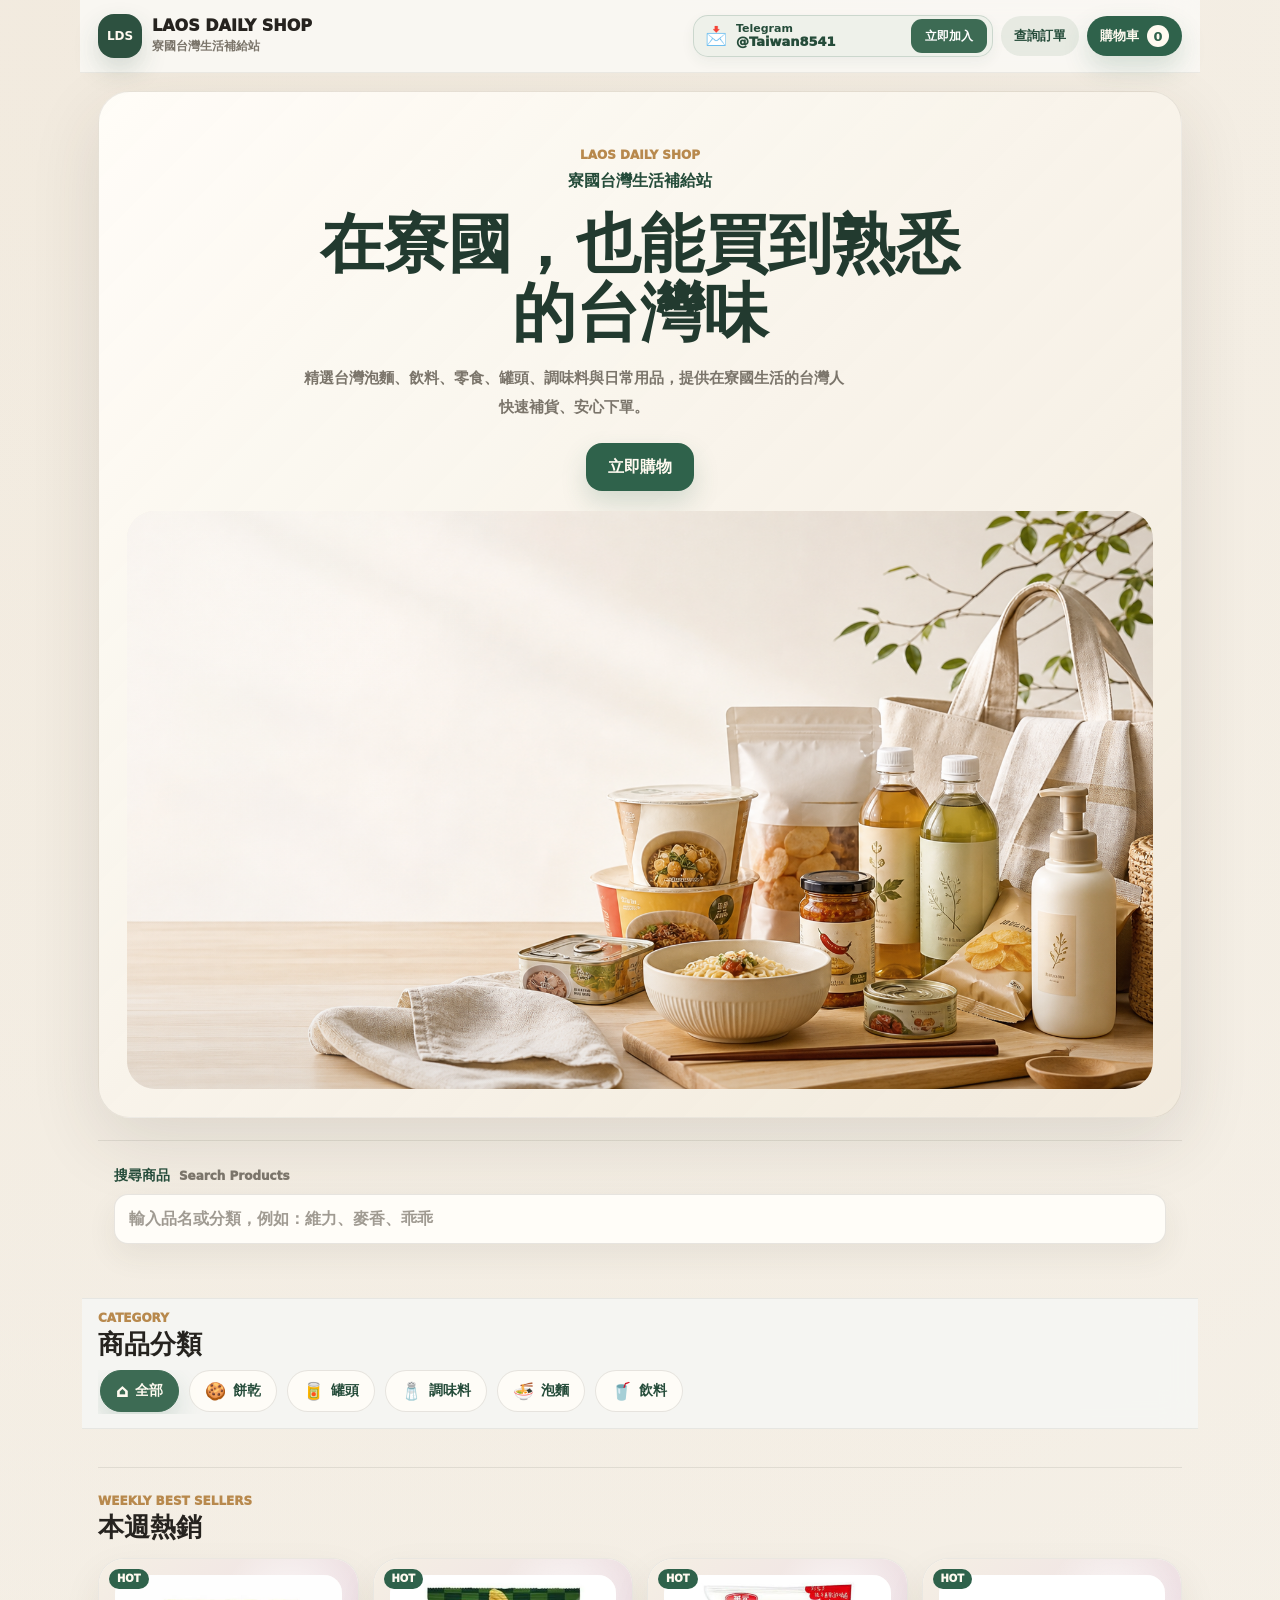
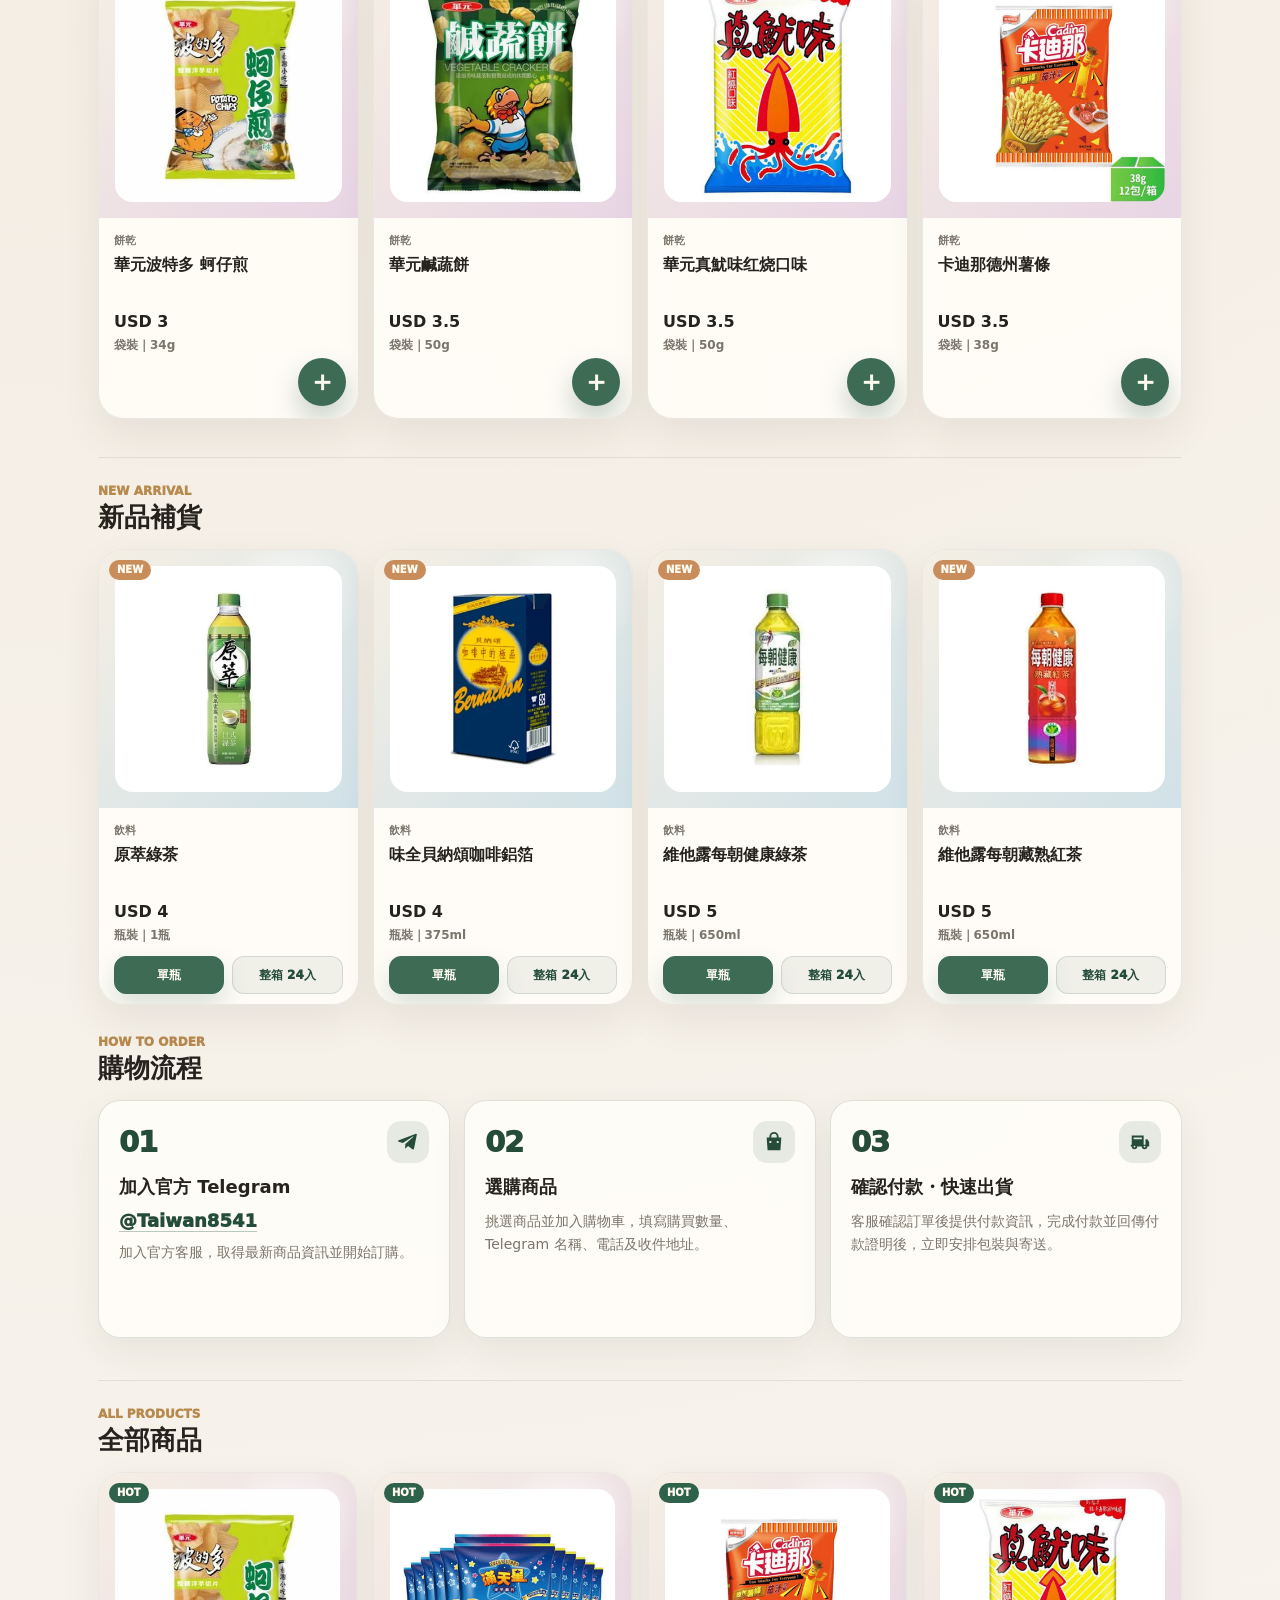
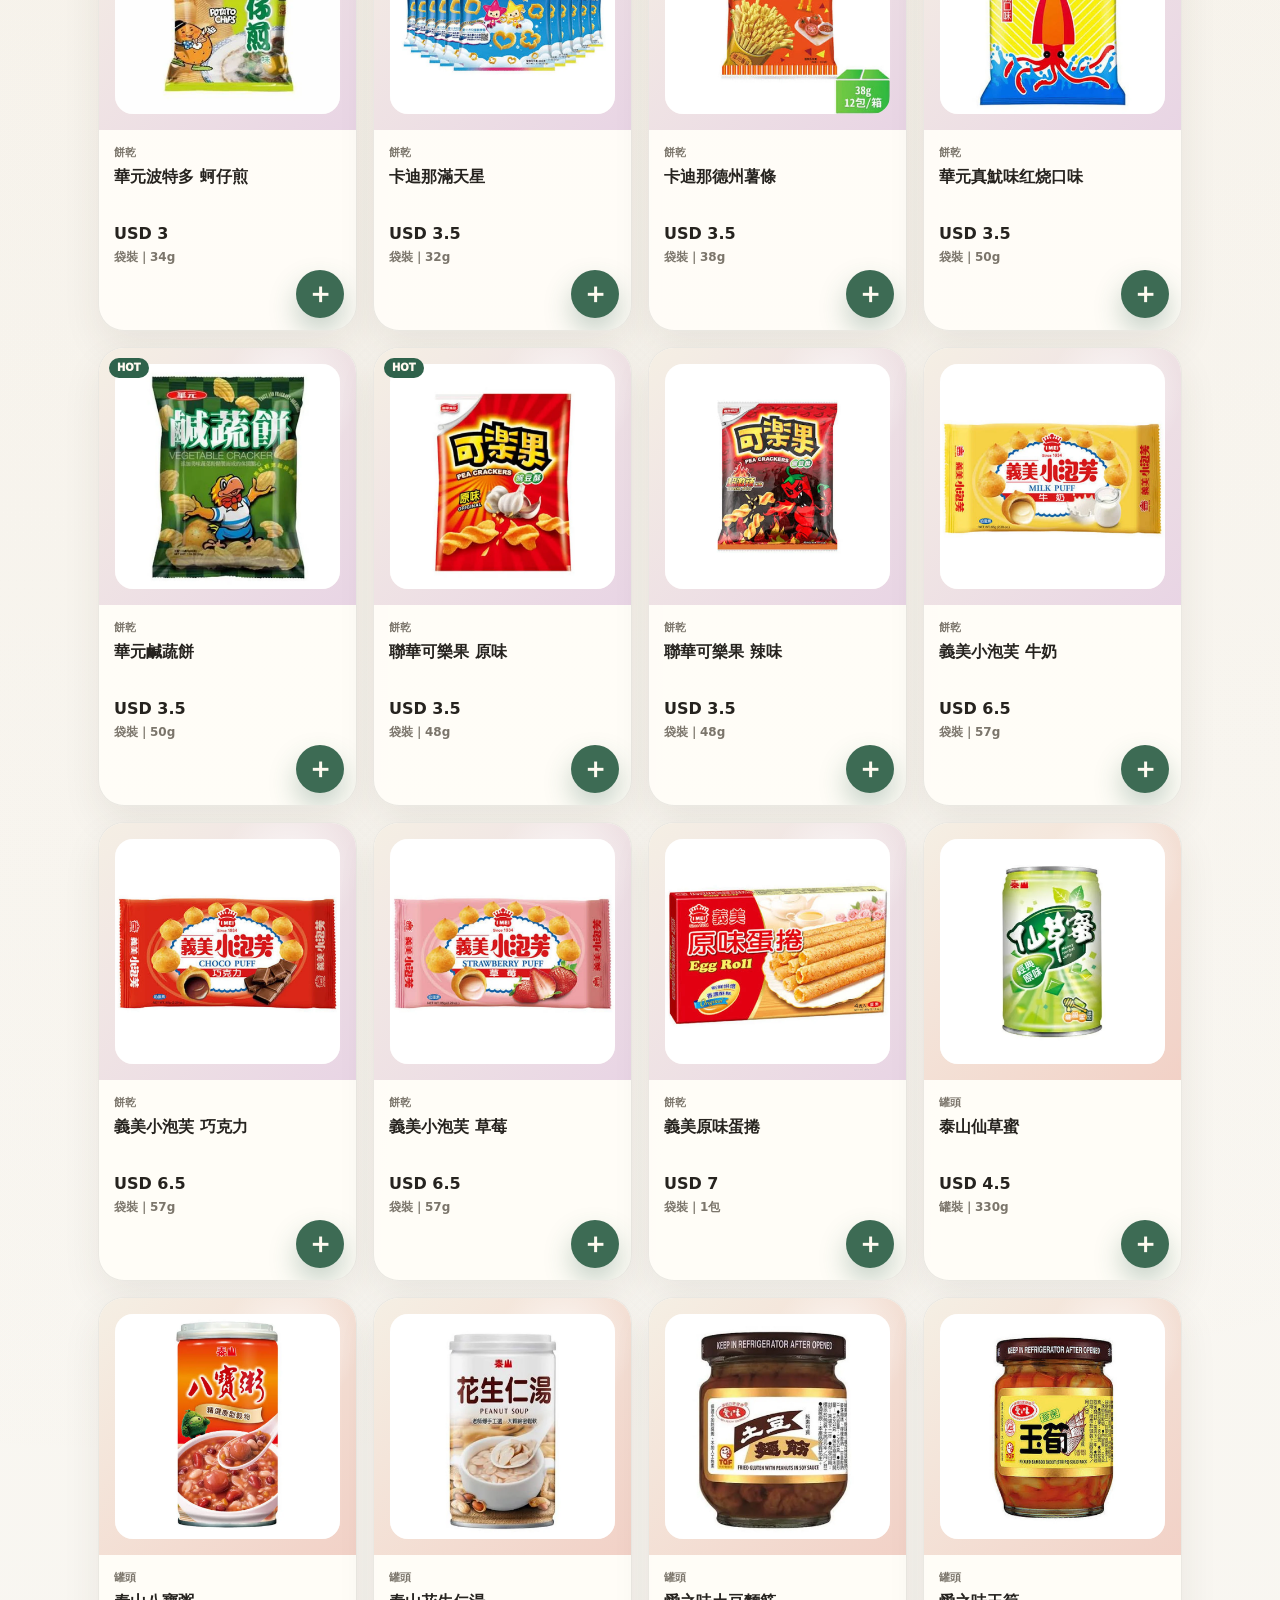
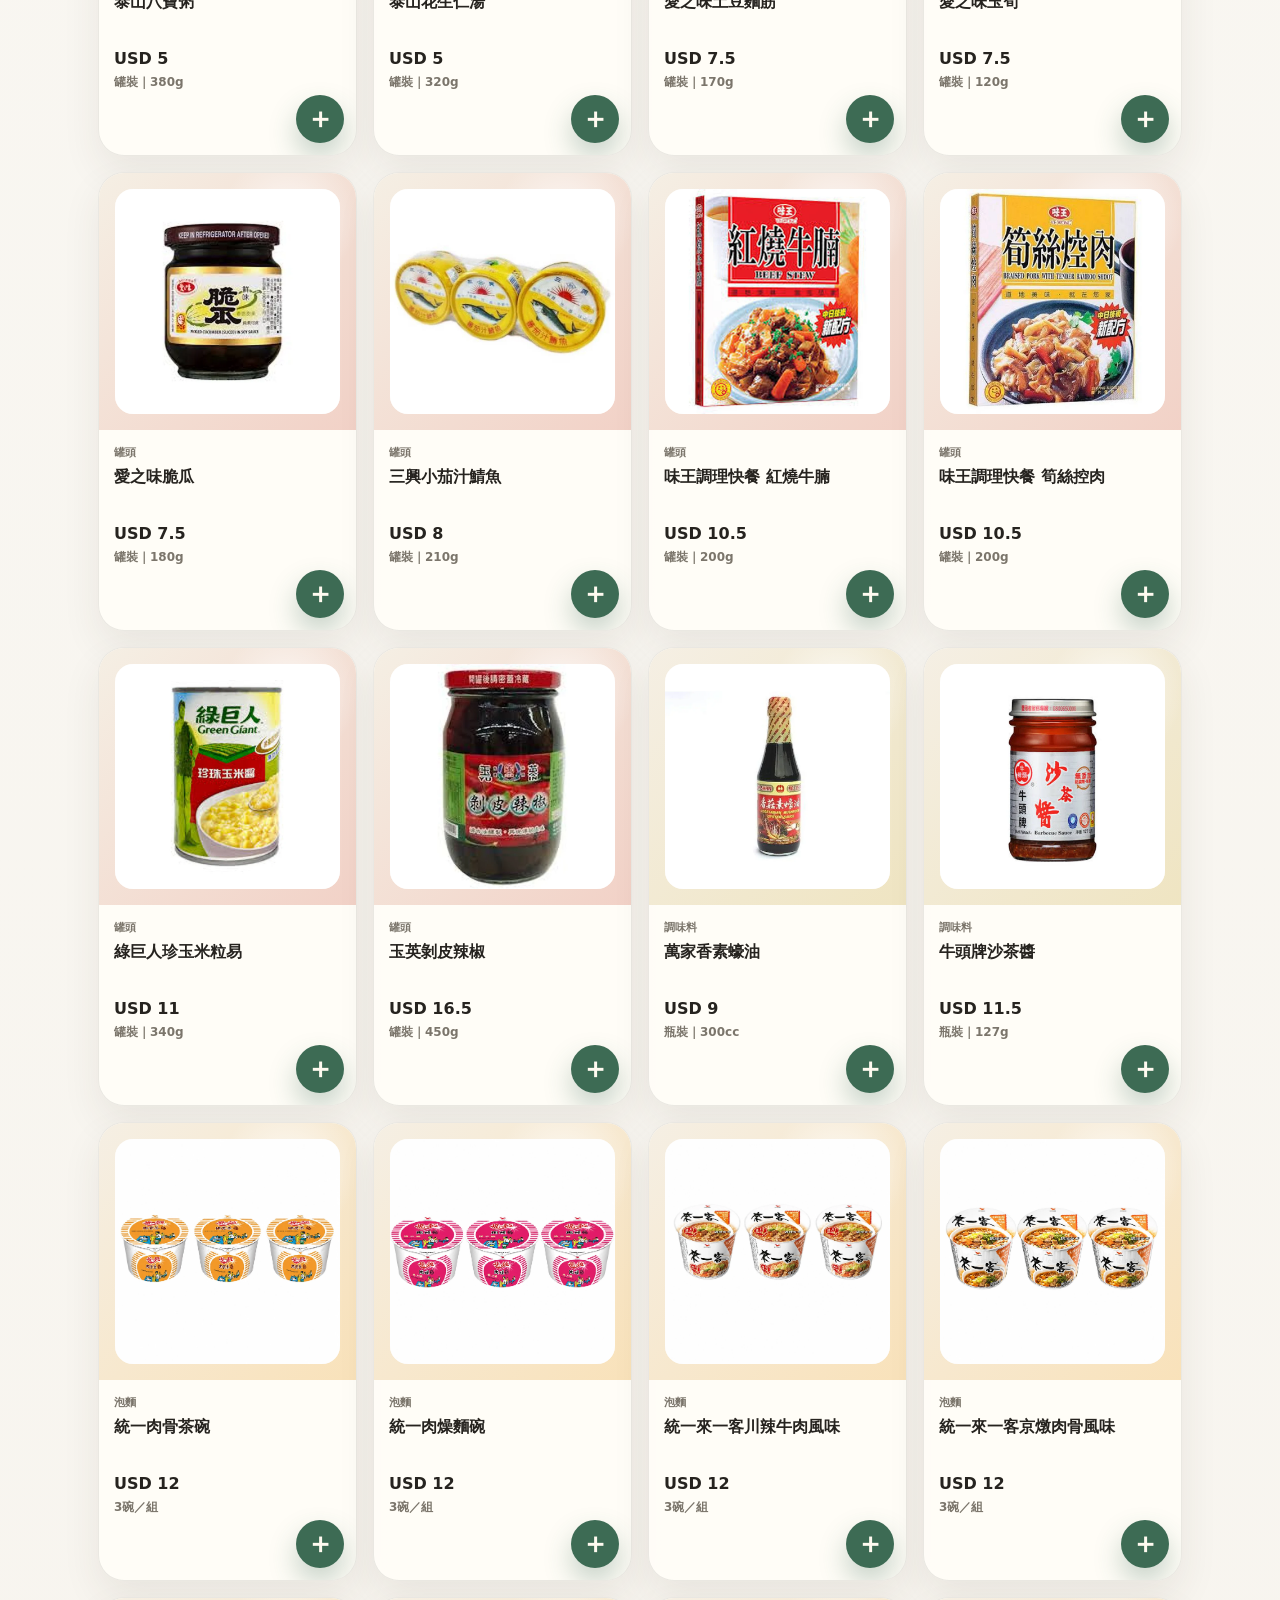
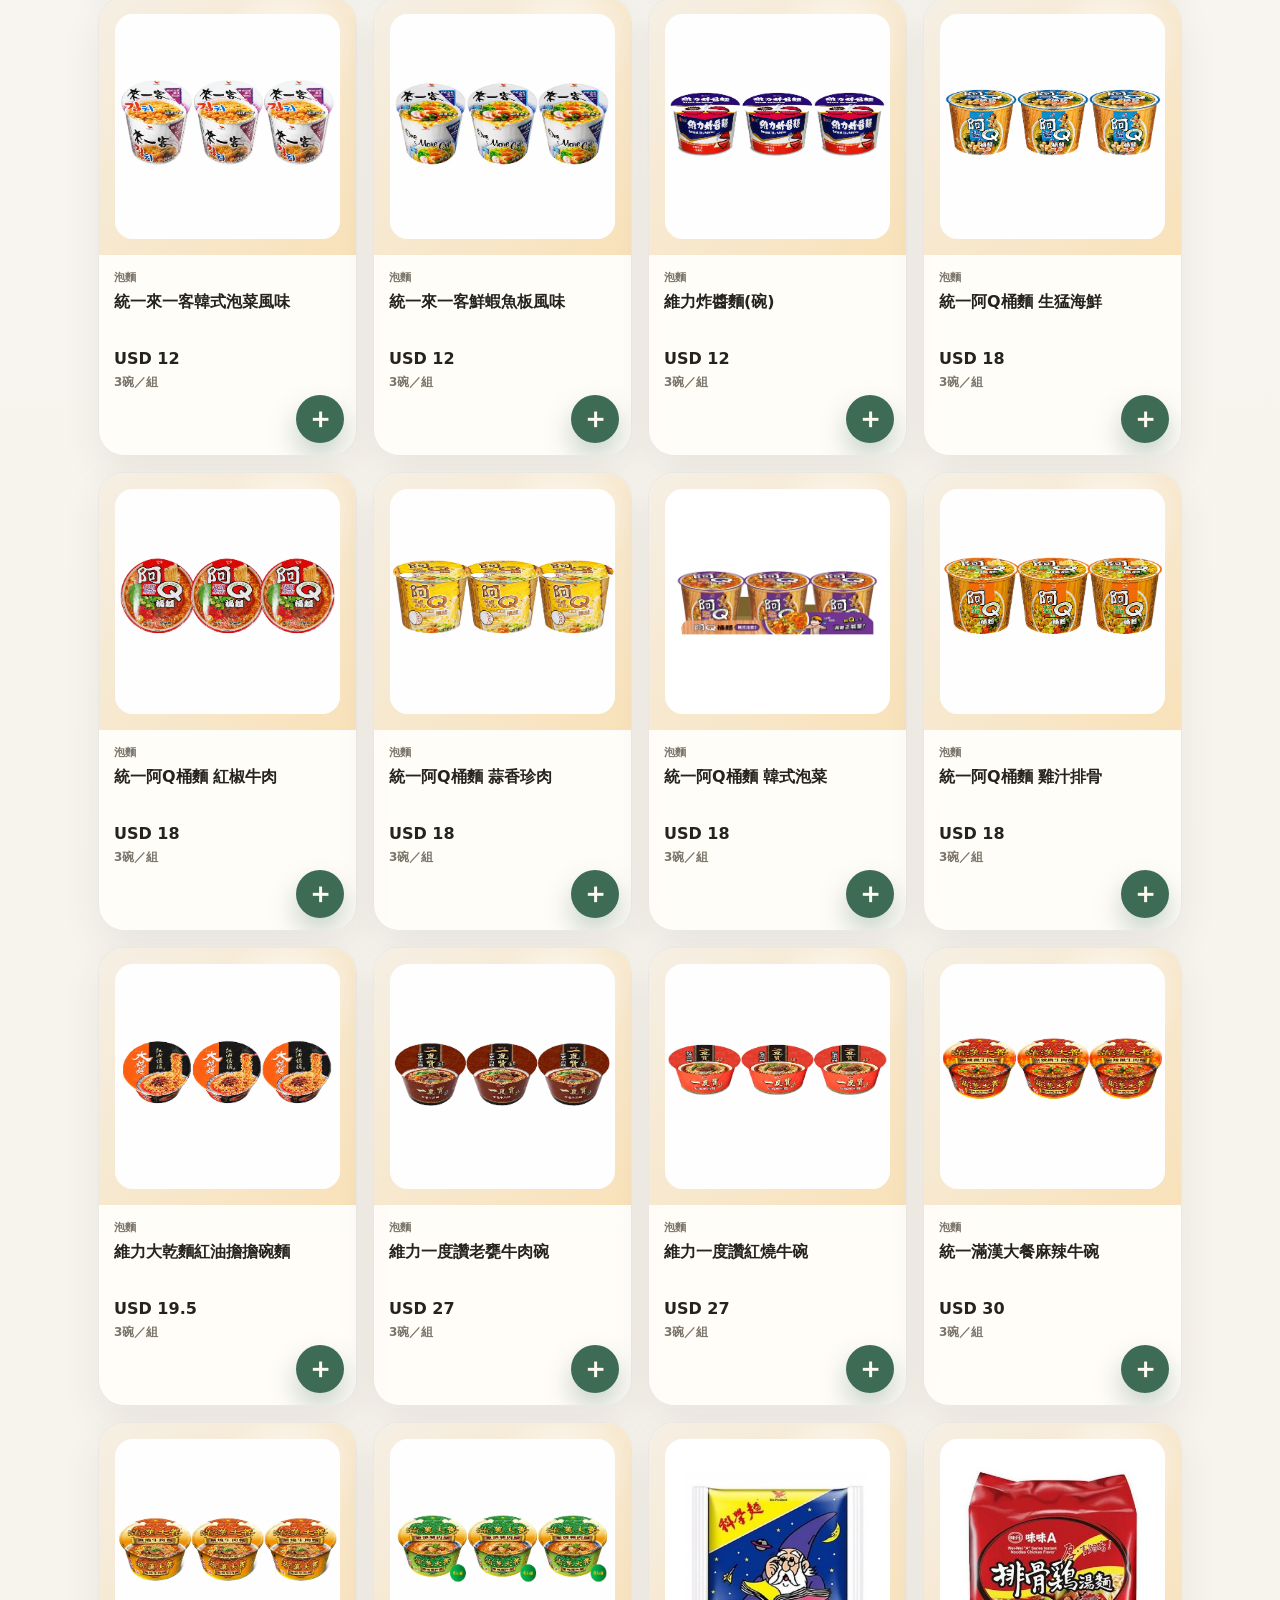
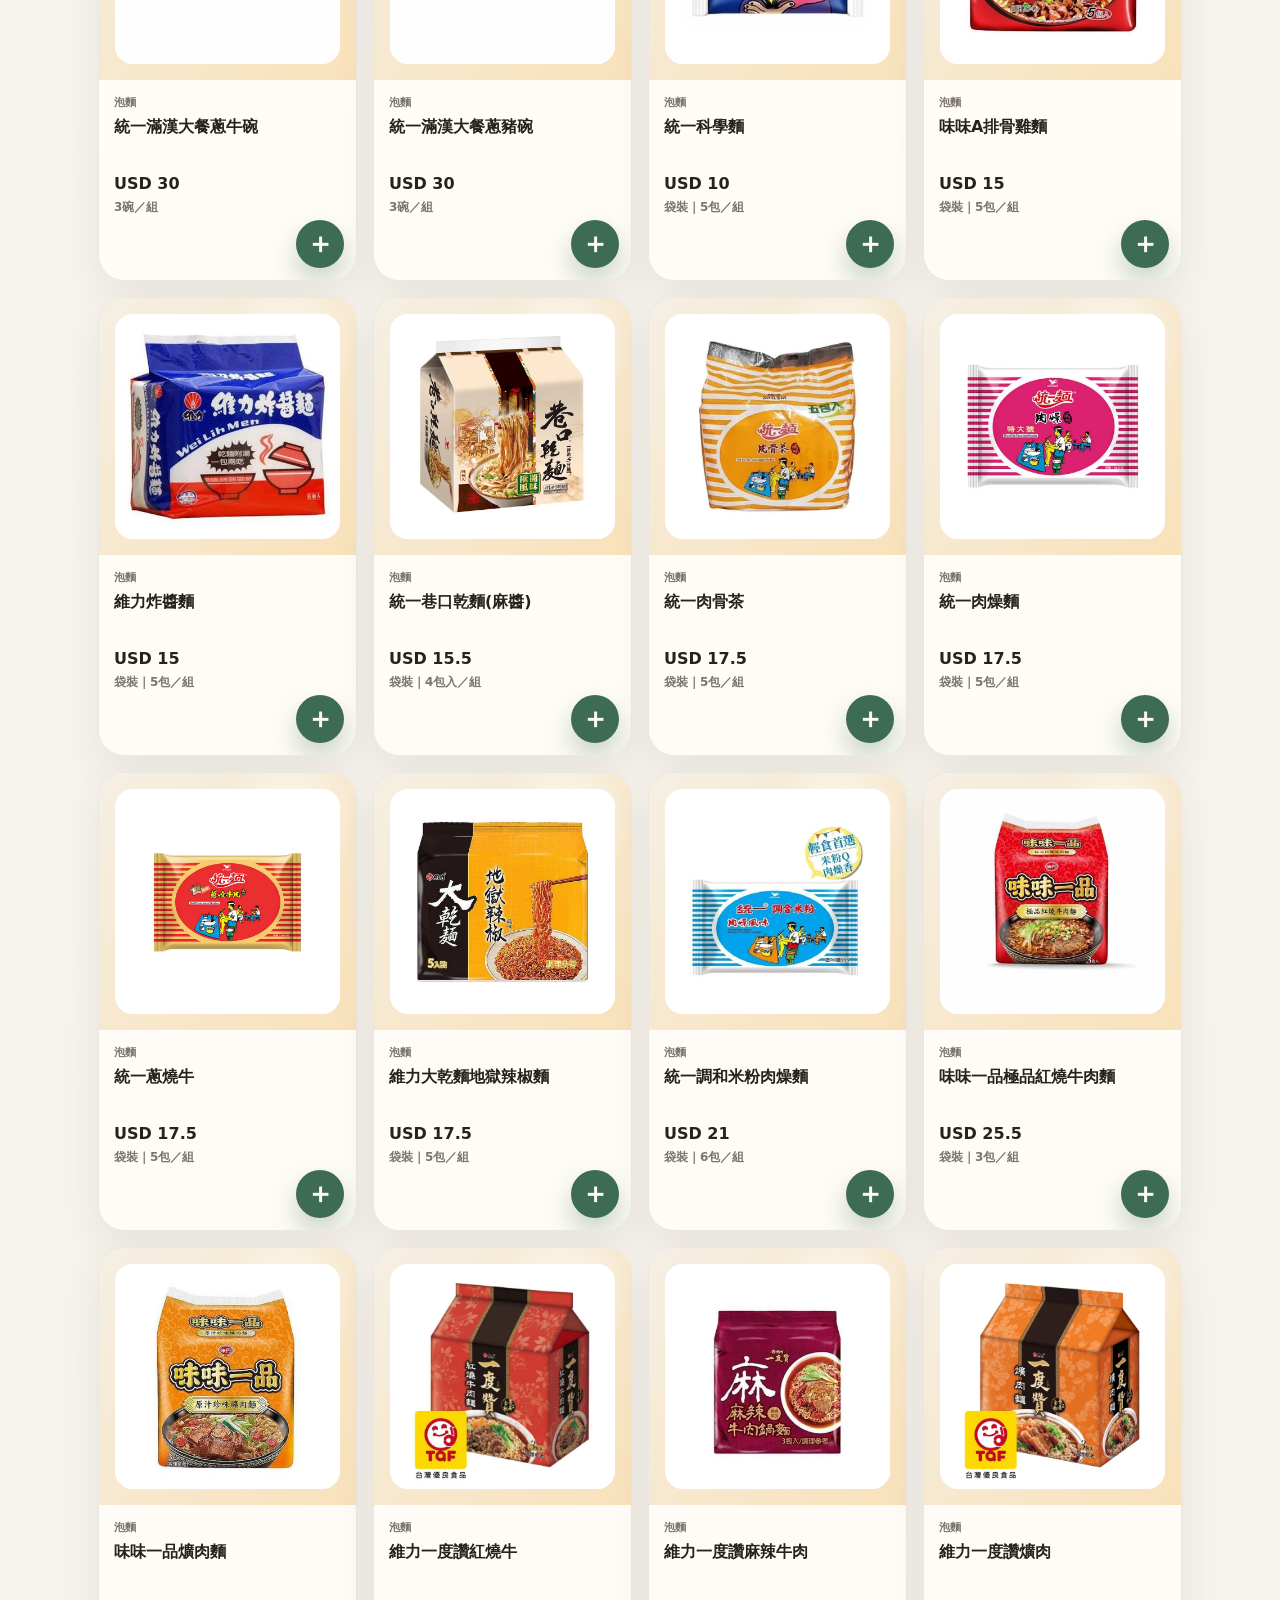
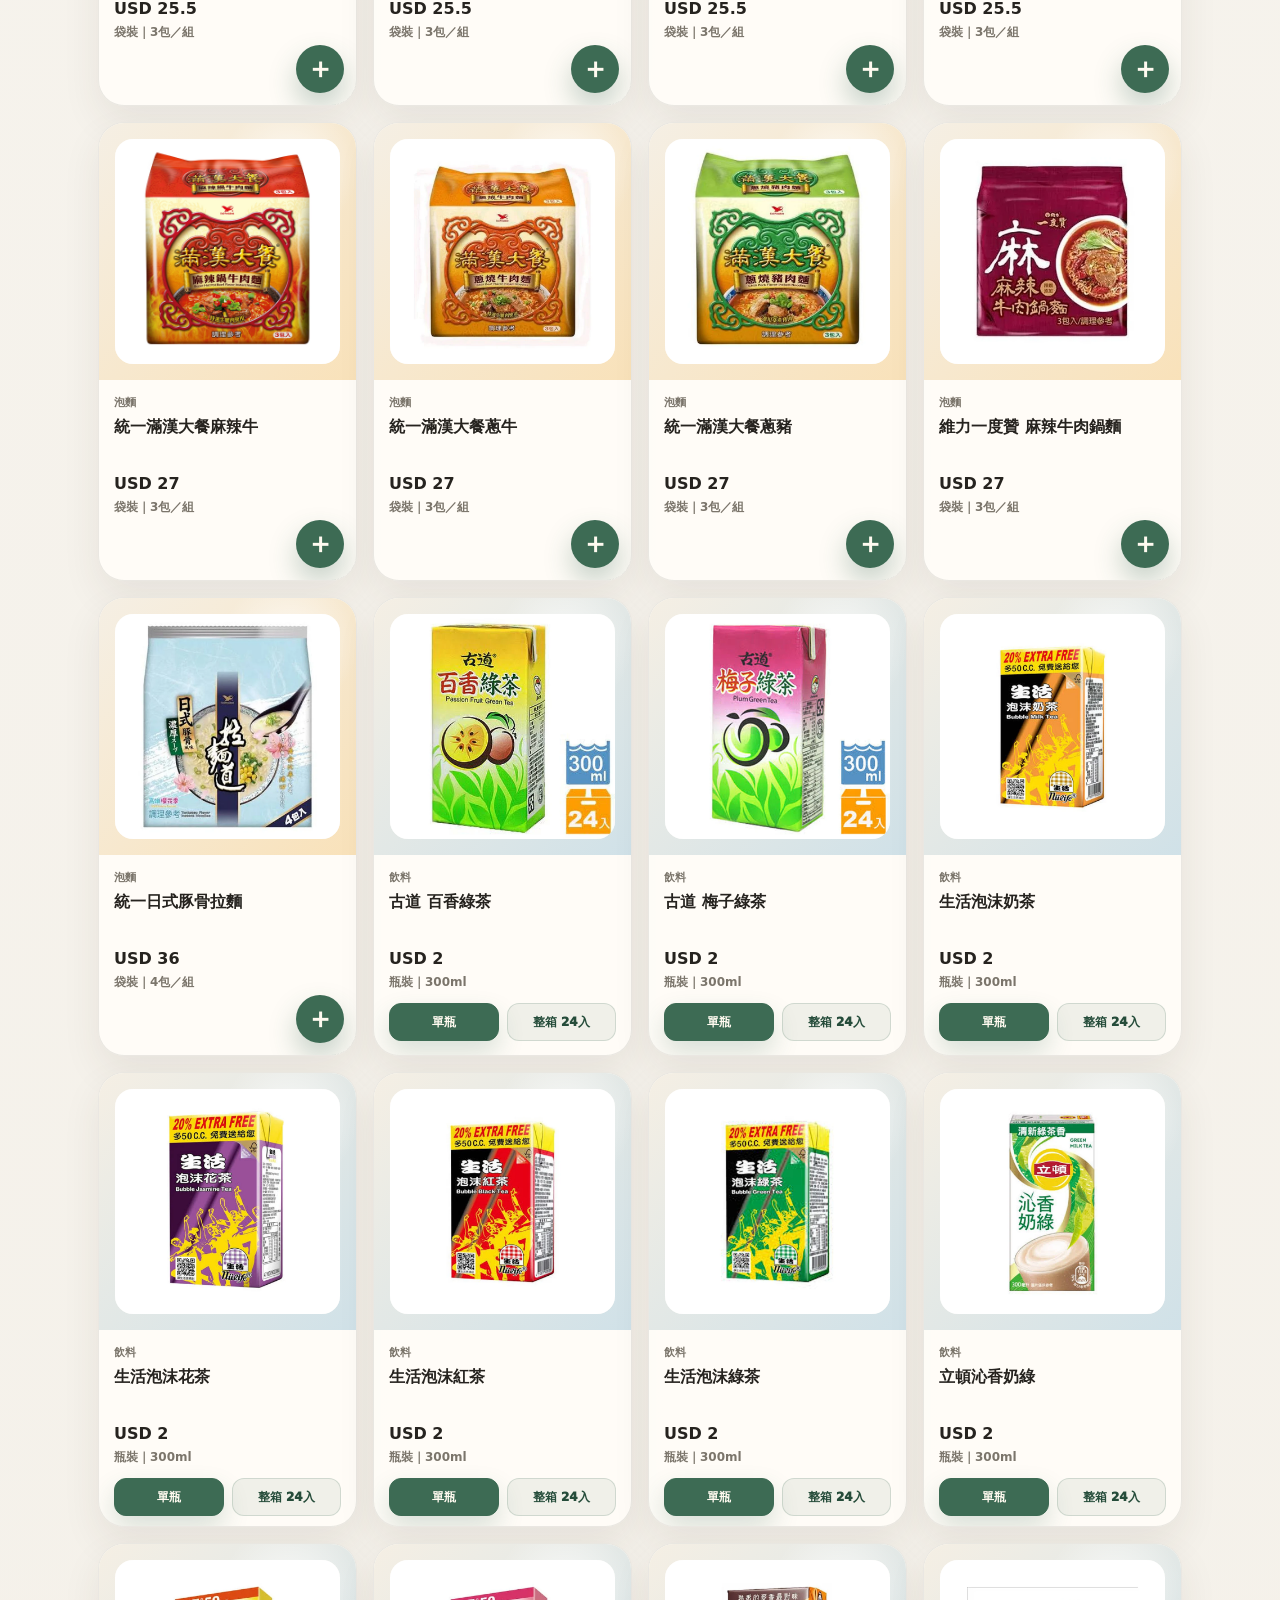
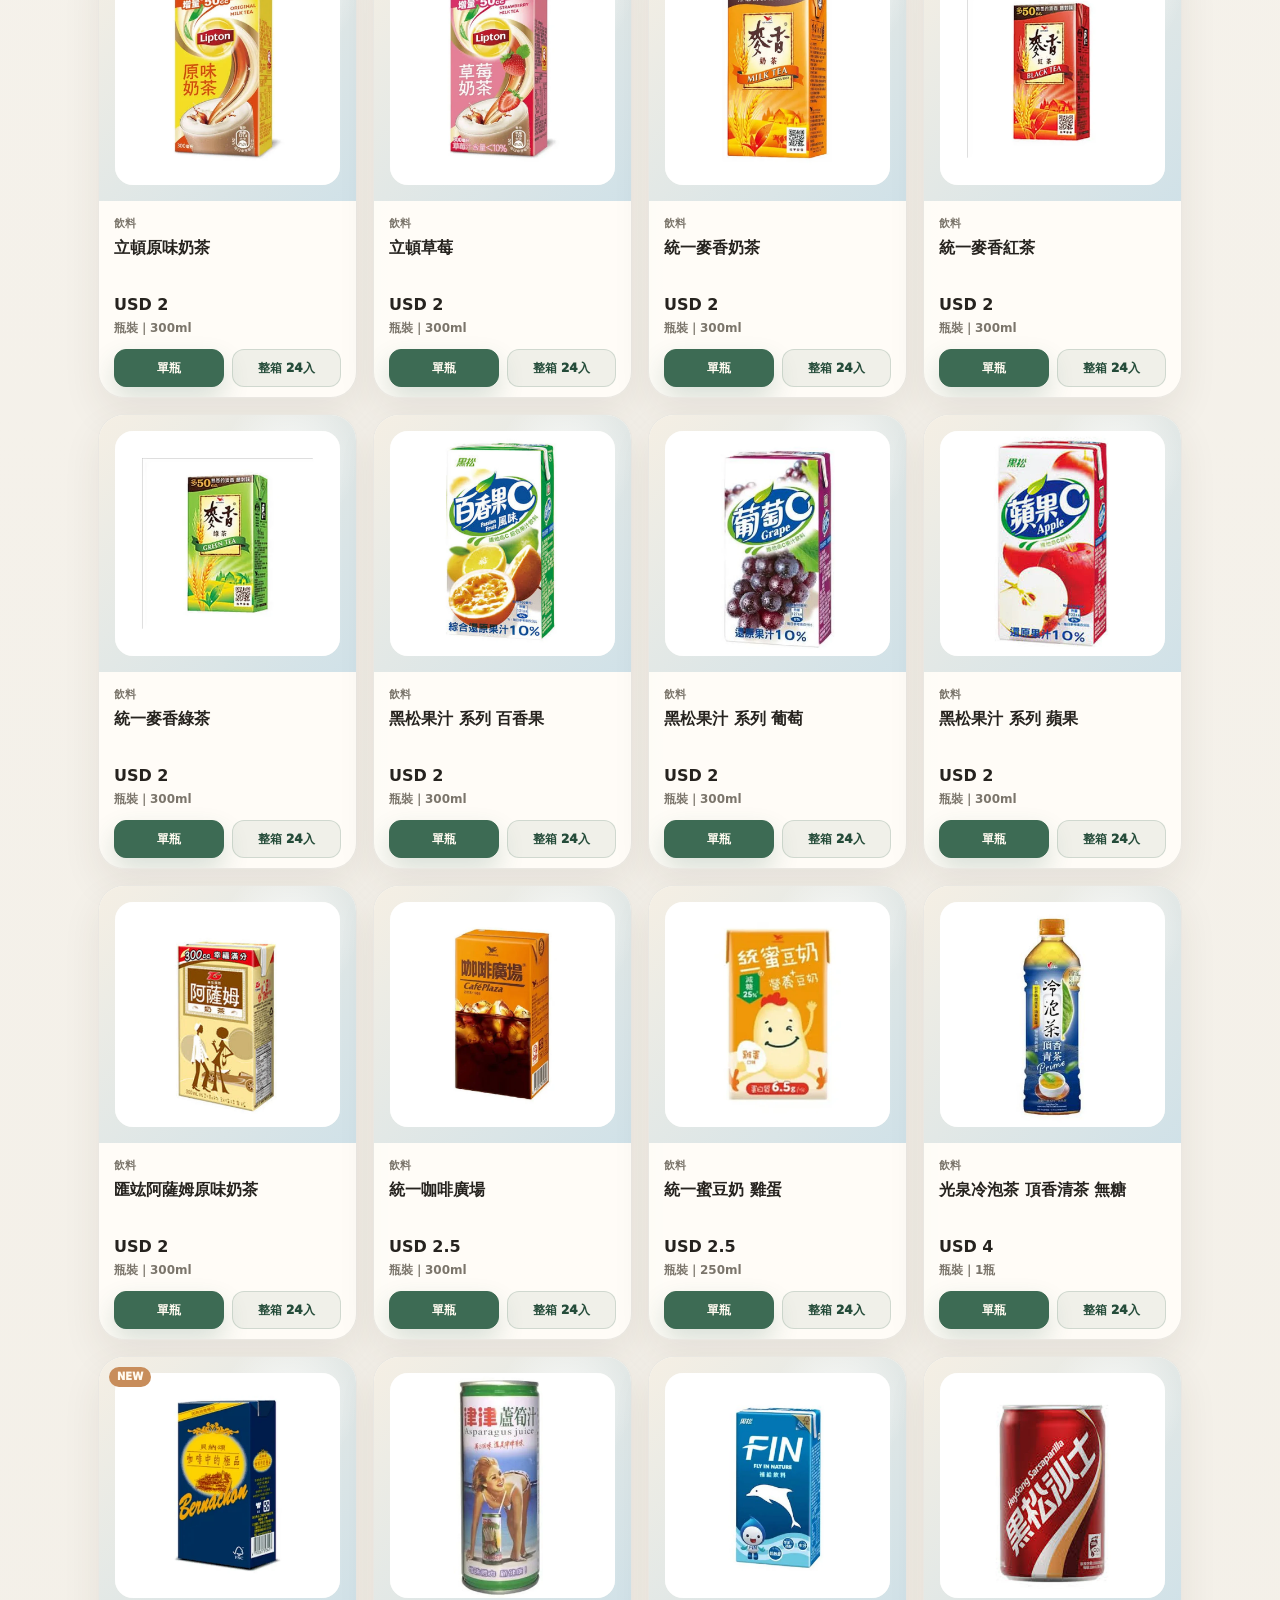
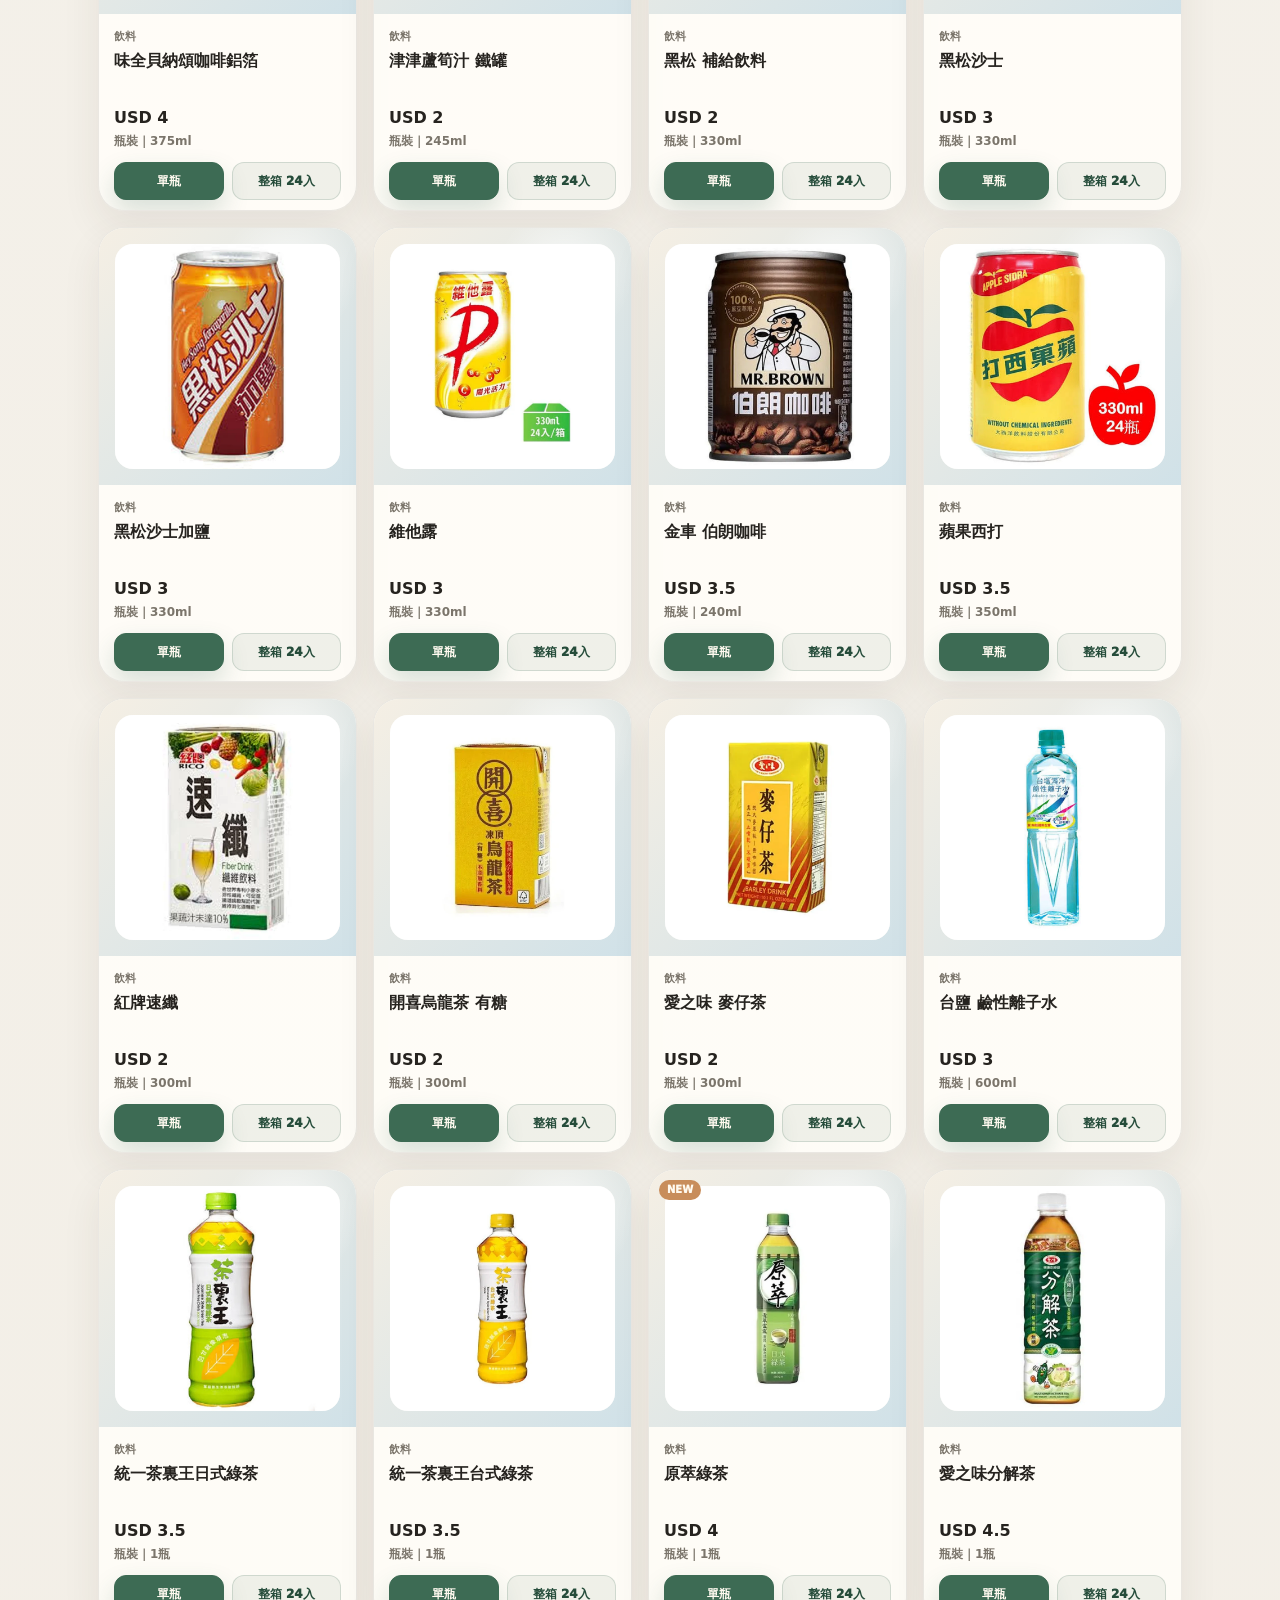
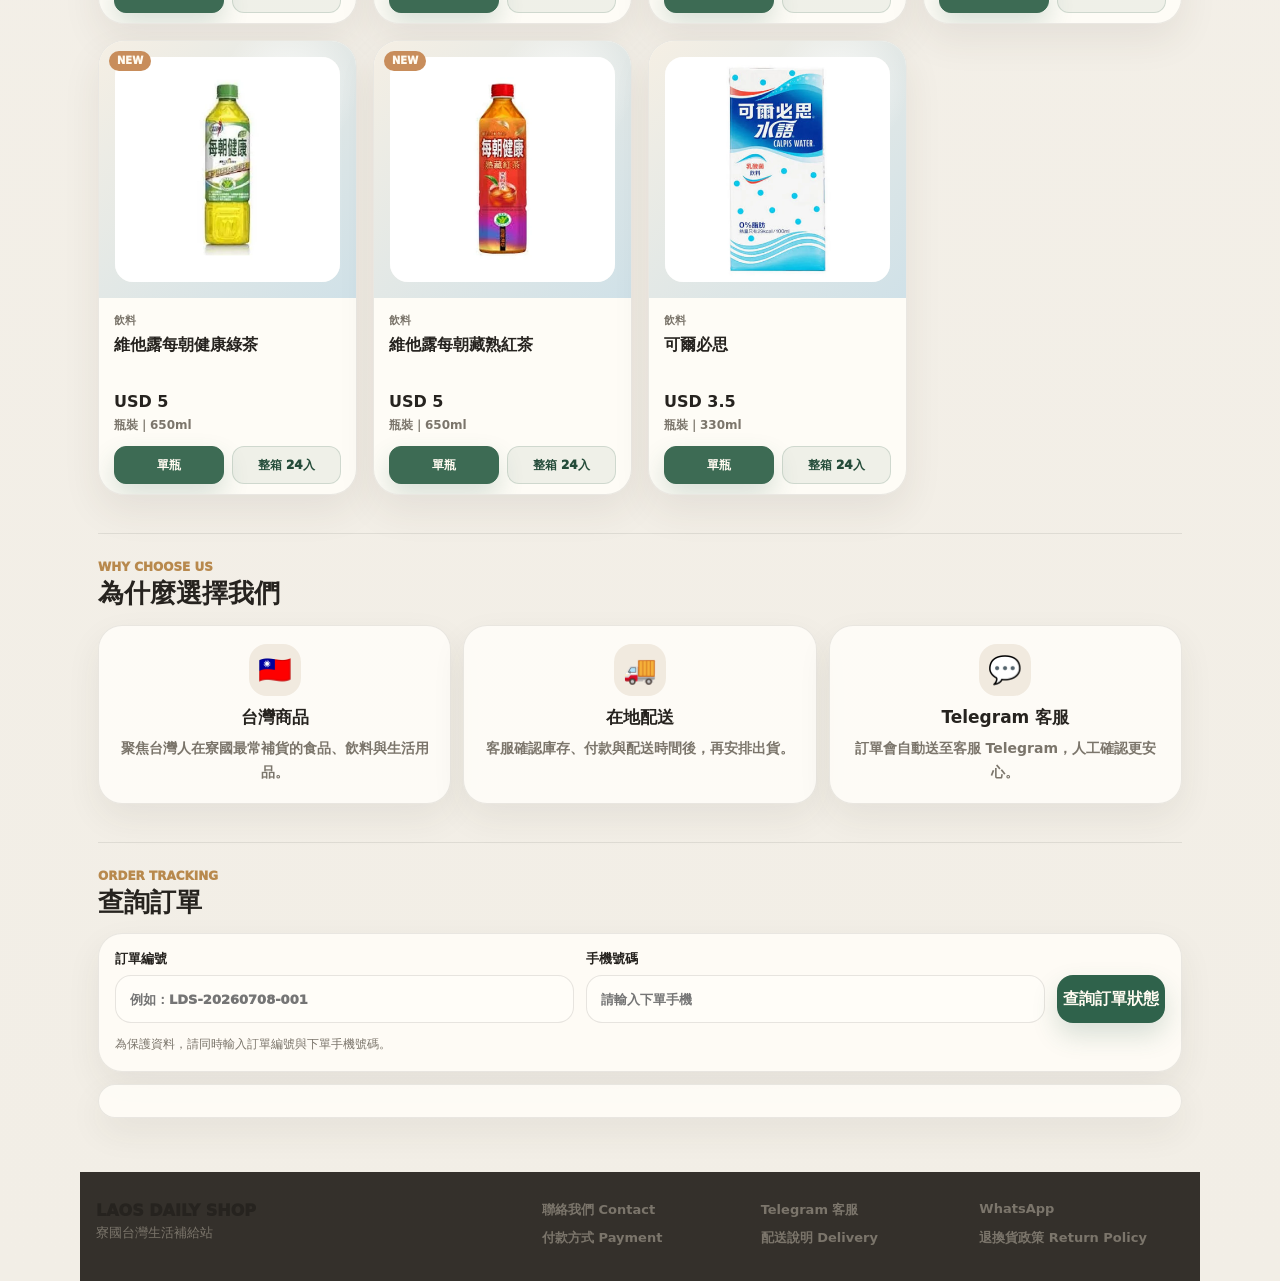
==== commit 9523ff20: "feat: add optimized social share preview" ====
--- a/index.html
+++ b/index.html
@@ -17,22 +17,22 @@
     <meta property="og:title" content="LAOS DAILY SHOP｜寮國台灣生活補給站" />
     <meta
       property="og:description"
-      content="在寮國也能輕鬆購買熟悉的台灣味。選購台灣泡麵、飲料、零食、罐頭、調味料與日常用品。"
+      content="在寮國也能輕鬆購買熟悉的台灣味。台灣泡麵、飲料、零食、罐頭、調味料一次選購。"
     />
     <meta property="og:url" content="https://wei0502888-cmd.github.io/laos-daily-shop/" />
-    <meta property="og:image" content="https://wei0502888-cmd.github.io/laos-daily-shop/social-preview-shop.jpg?v=20260817-2" />
-    <meta property="og:image:secure_url" content="https://wei0502888-cmd.github.io/laos-daily-shop/social-preview-shop.jpg?v=20260817-2" />
+    <meta property="og:image" content="https://wei0502888-cmd.github.io/laos-daily-shop/images/social-share-20260817.jpg" />
+    <meta property="og:image:secure_url" content="https://wei0502888-cmd.github.io/laos-daily-shop/images/social-share-20260817.jpg" />
     <meta property="og:image:type" content="image/jpeg" />
-    <meta property="og:image:width" content="588" />
-    <meta property="og:image:height" content="390" />
-    <meta property="og:image:alt" content="LAOS DAILY SHOP 台灣柑仔店" />
+    <meta property="og:image:width" content="1200" />
+    <meta property="og:image:height" content="630" />
+    <meta property="og:image:alt" content="LAOS DAILY SHOP 台灣生活補給站" />
     <meta name="twitter:card" content="summary_large_image" />
     <meta name="twitter:title" content="LAOS DAILY SHOP｜寮國台灣生活補給站" />
     <meta
       name="twitter:description"
-      content="在寮國也能輕鬆購買熟悉的台灣味。選購台灣泡麵、飲料、零食與日常用品。"
+      content="在寮國也能輕鬆購買熟悉的台灣味。"
     />
-    <meta name="twitter:image" content="https://wei0502888-cmd.github.io/laos-daily-shop/social-preview-shop.jpg?v=20260817-2" />
+    <meta name="twitter:image" content="https://wei0502888-cmd.github.io/laos-daily-shop/images/social-share-20260817.jpg" />
     <link rel="stylesheet" href="./styles.css?v=20260817-mobile-shop-v12" />
   </head>
   <body data-build-version="20260817-mobile-shop-v12">
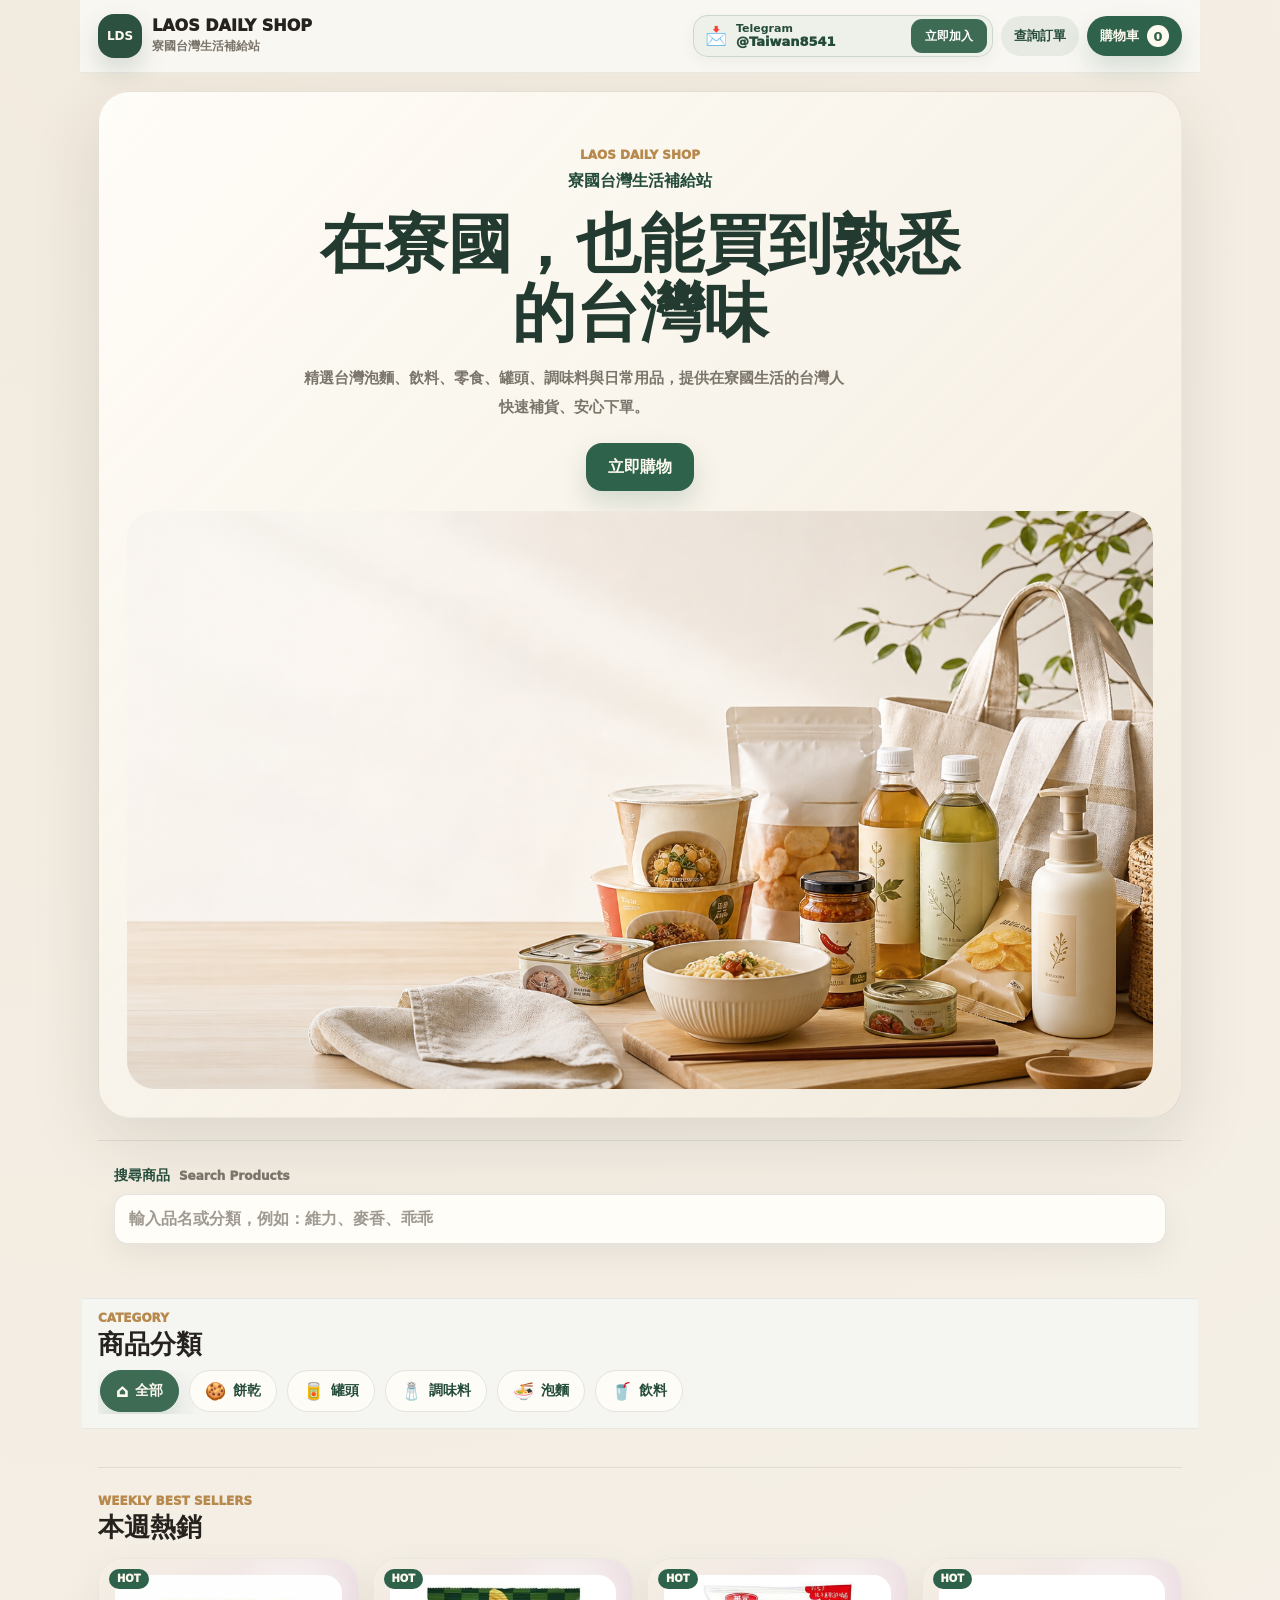
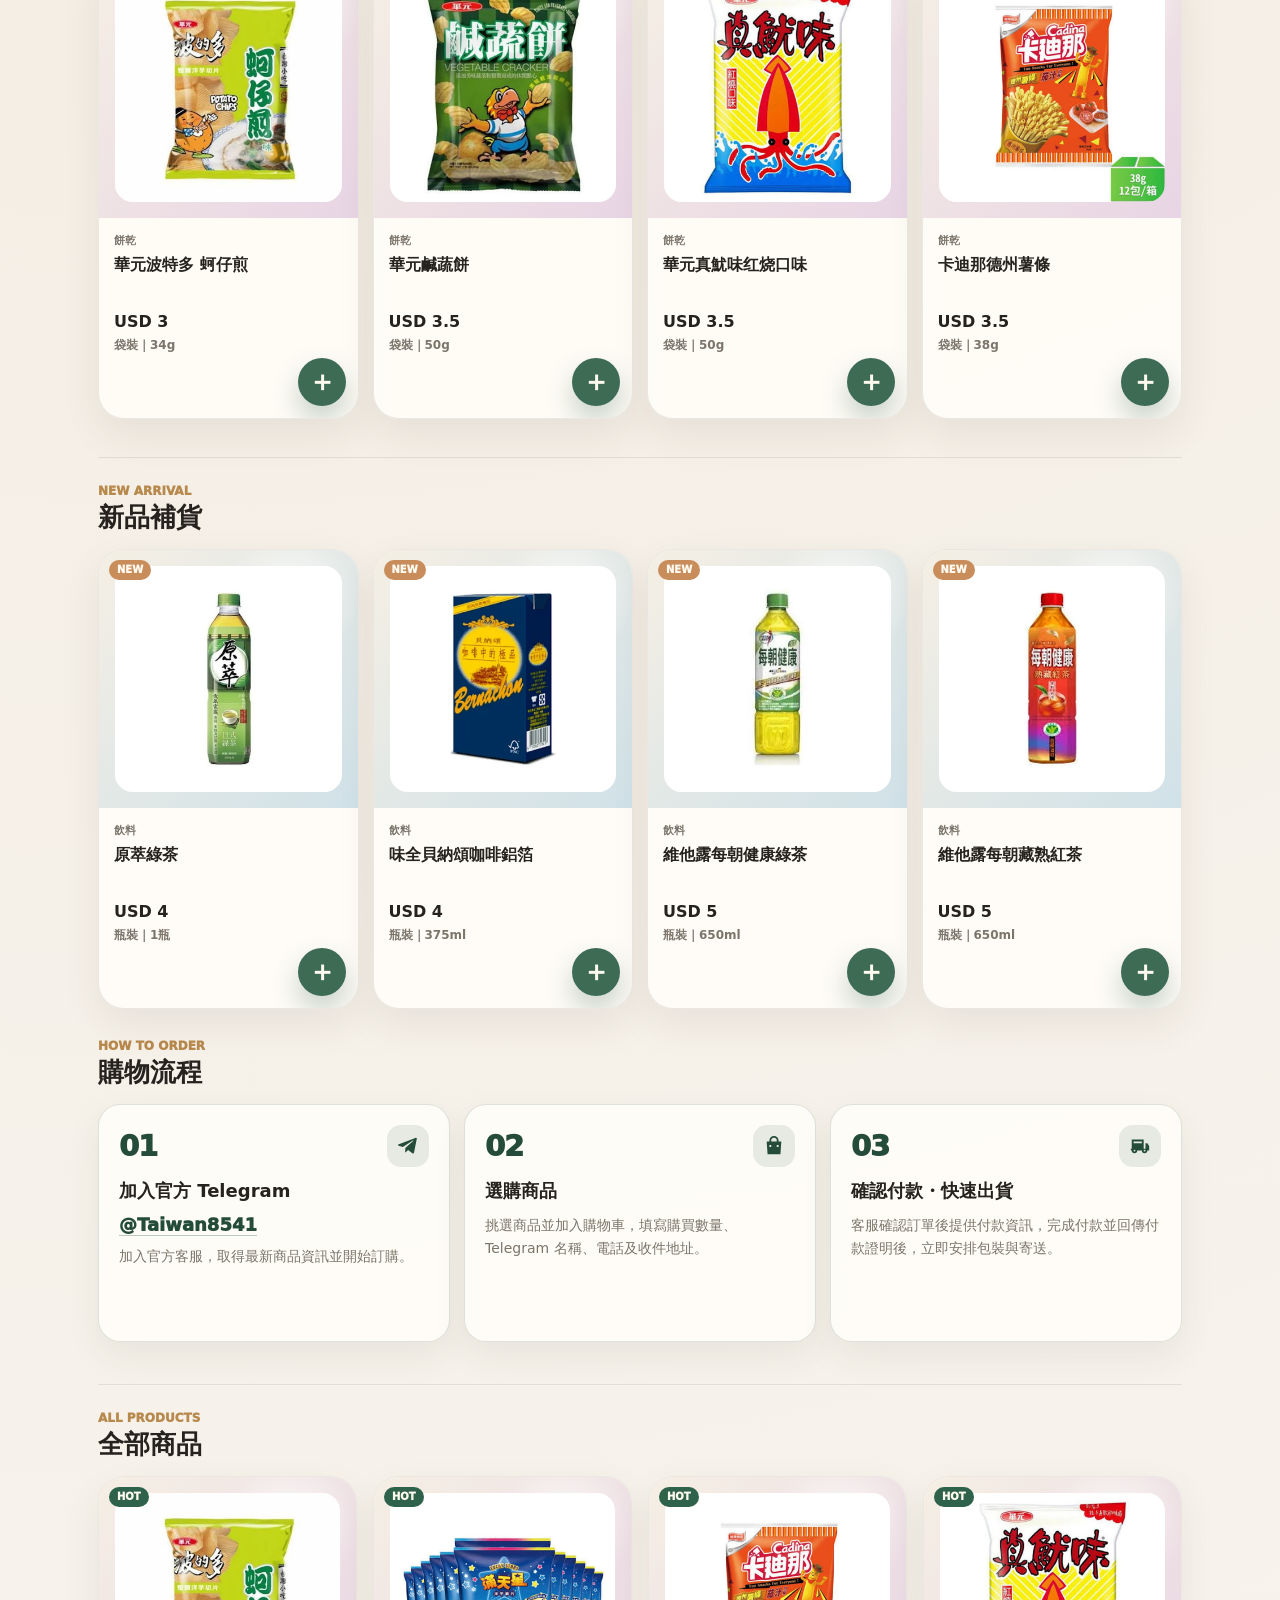
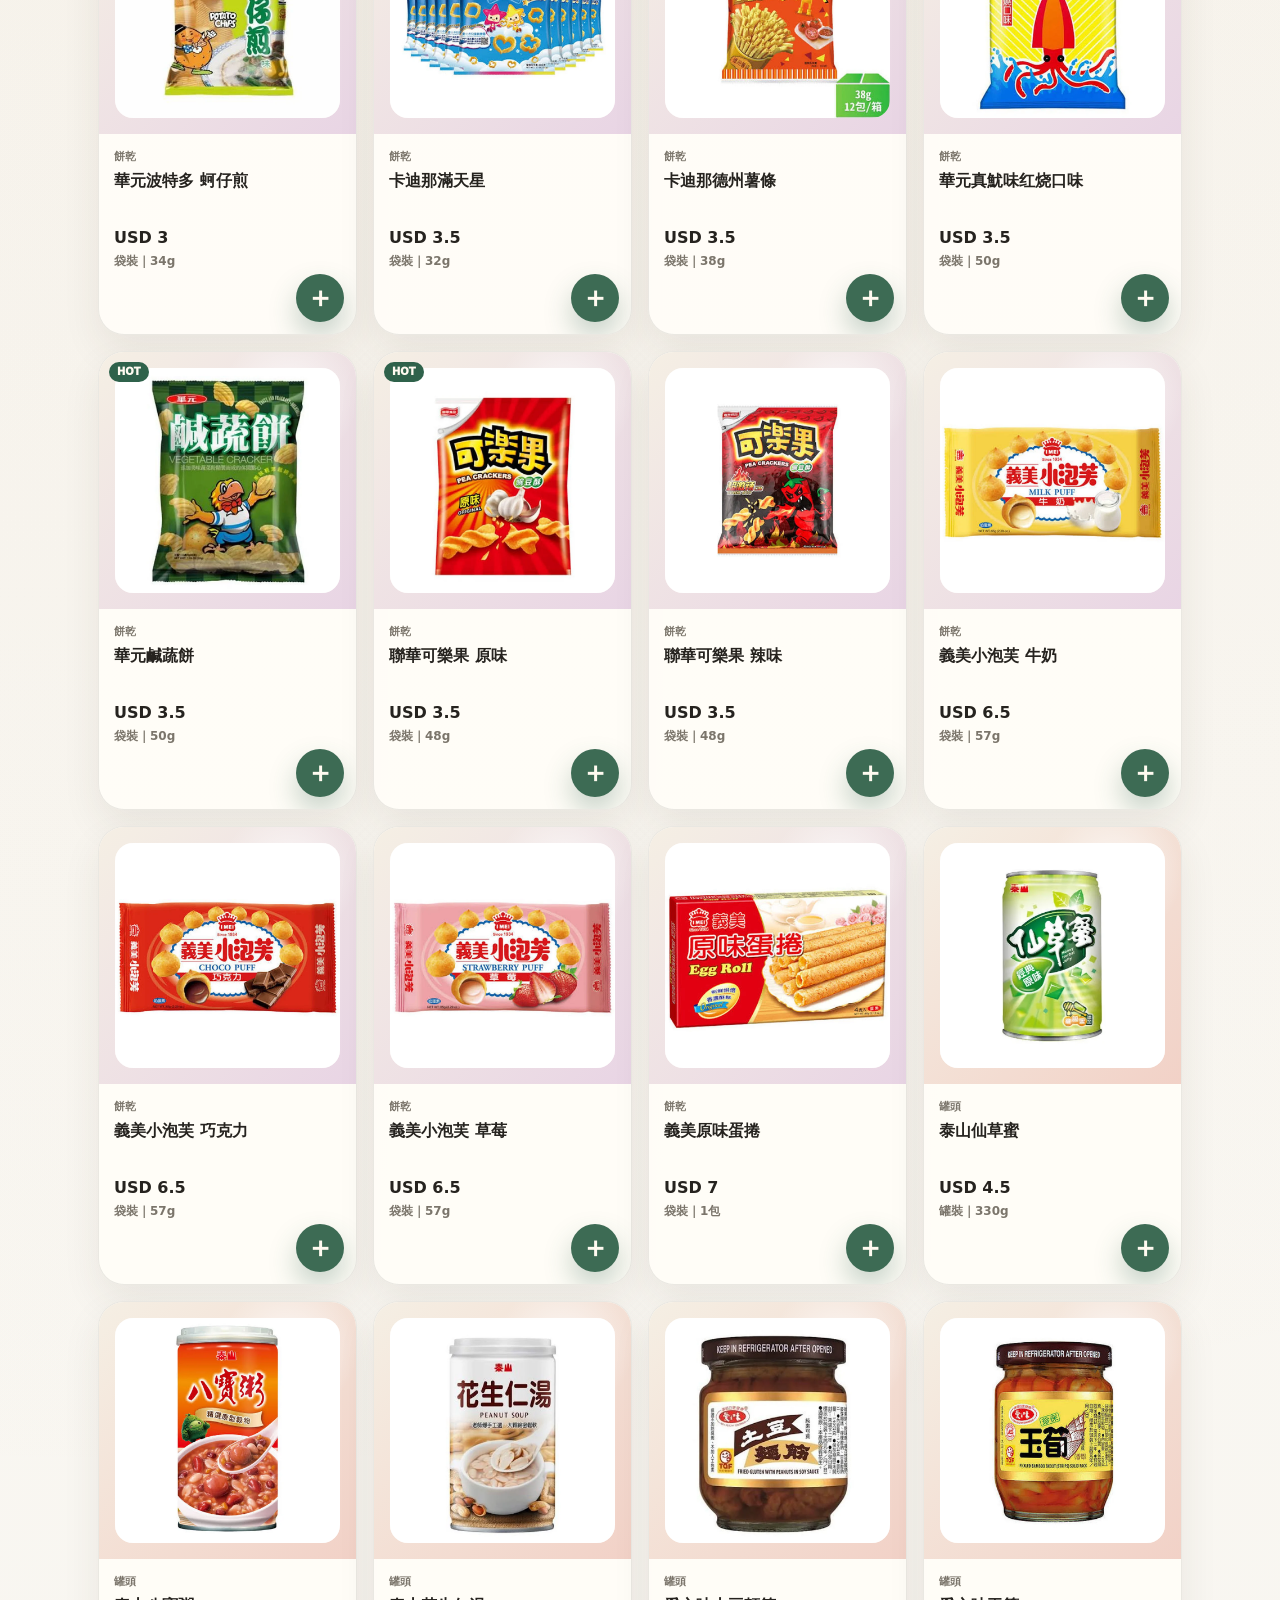
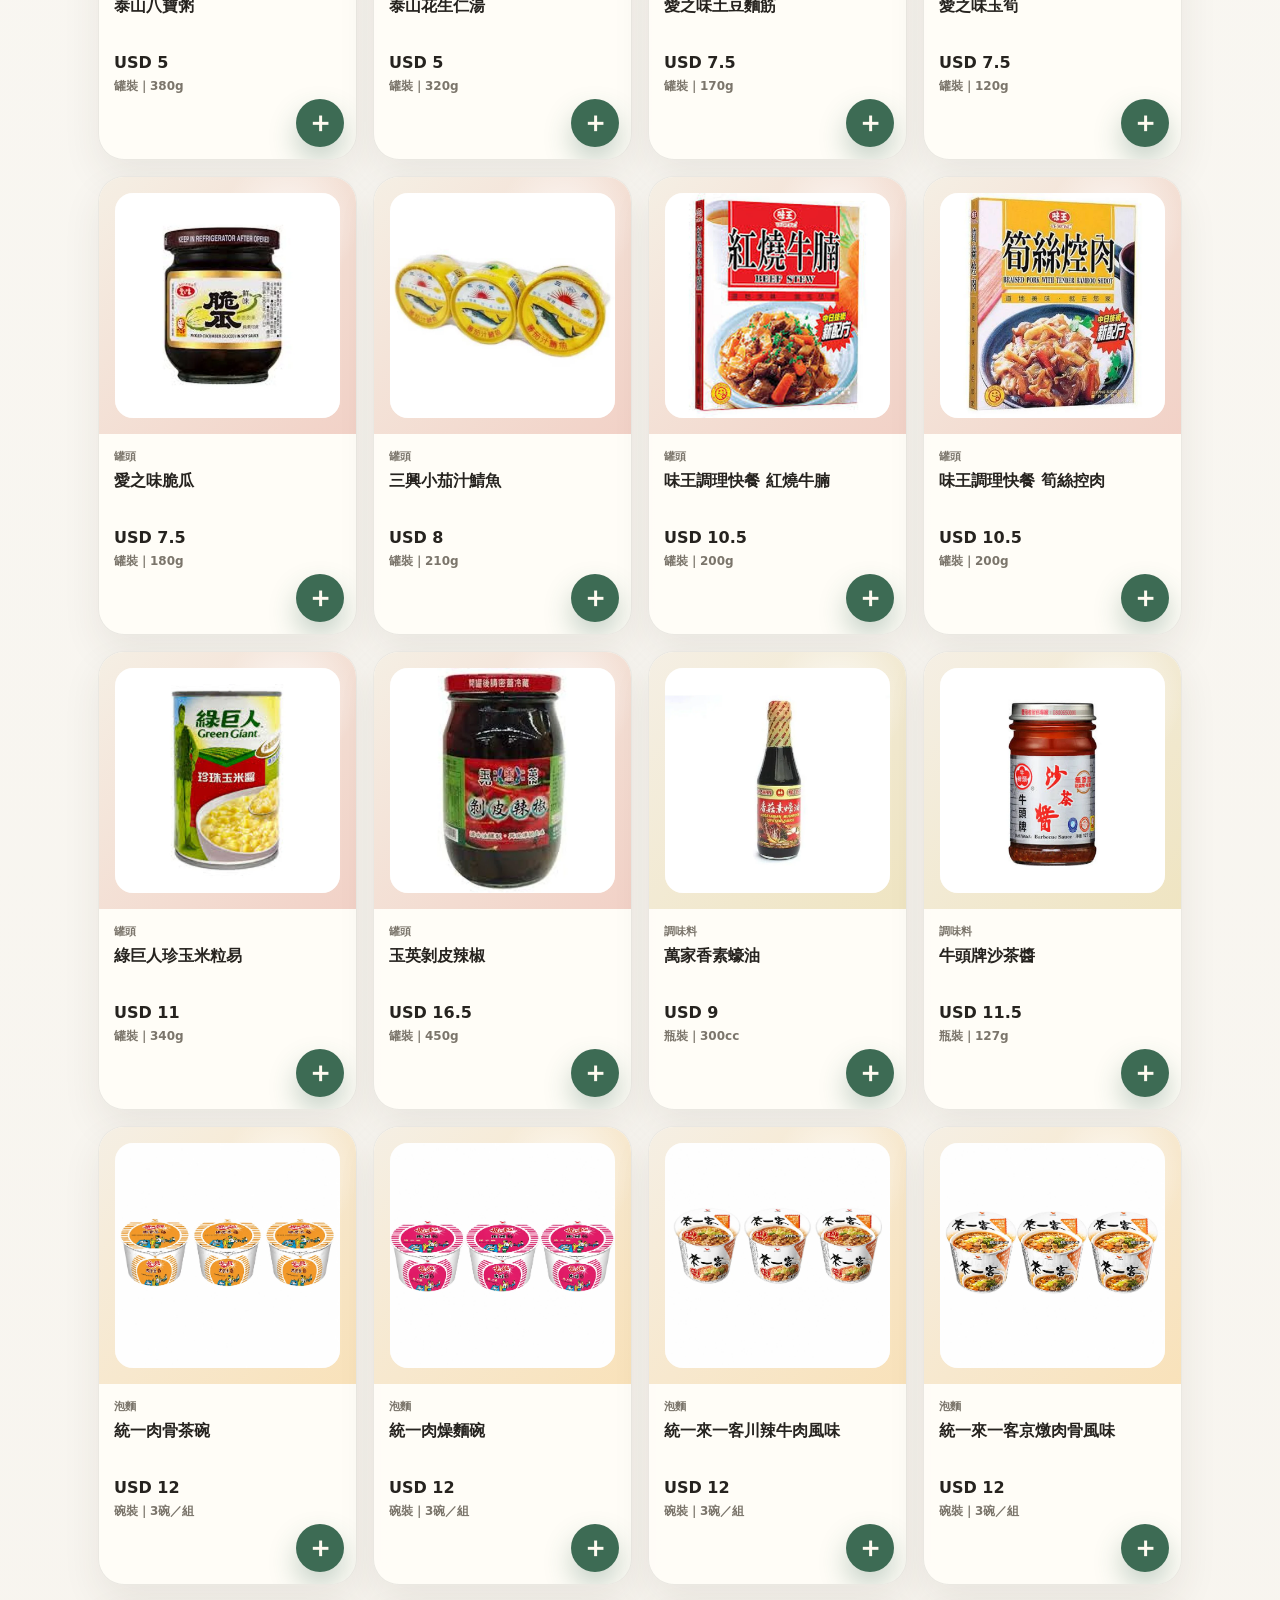
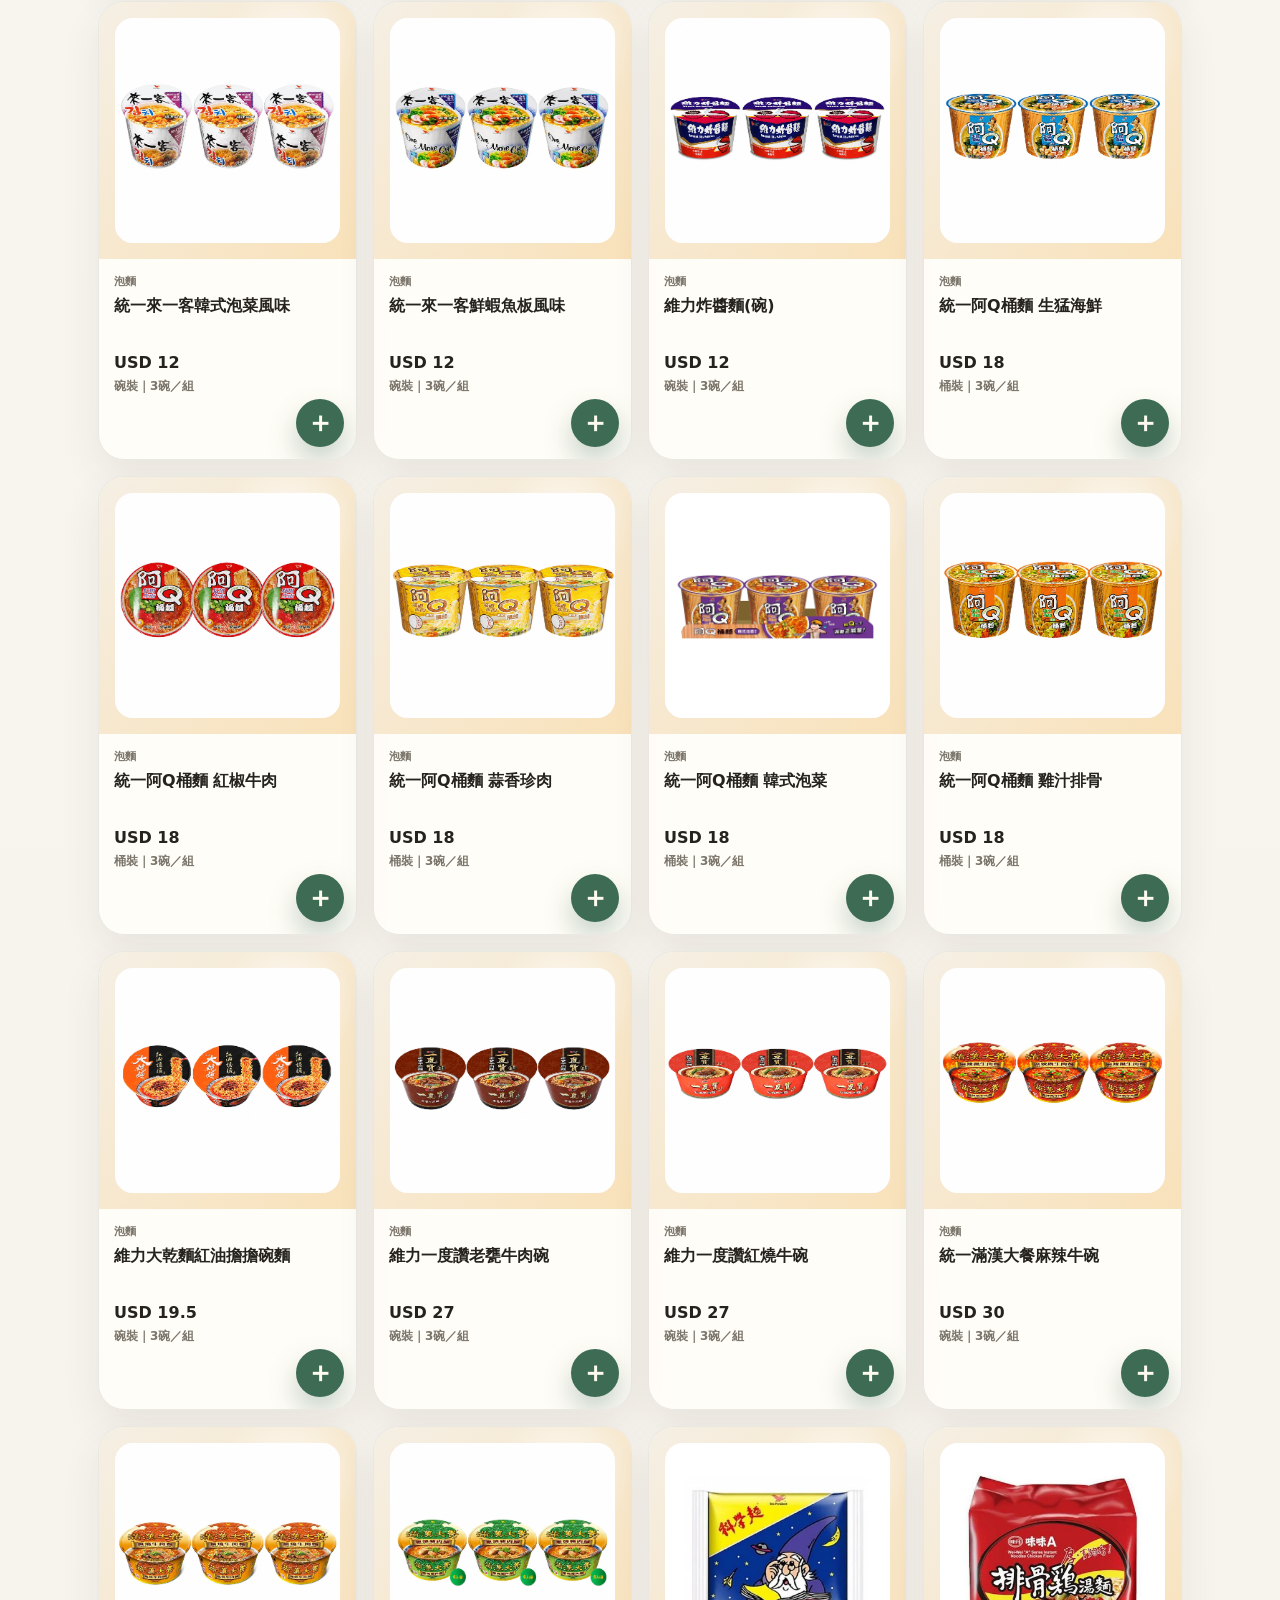
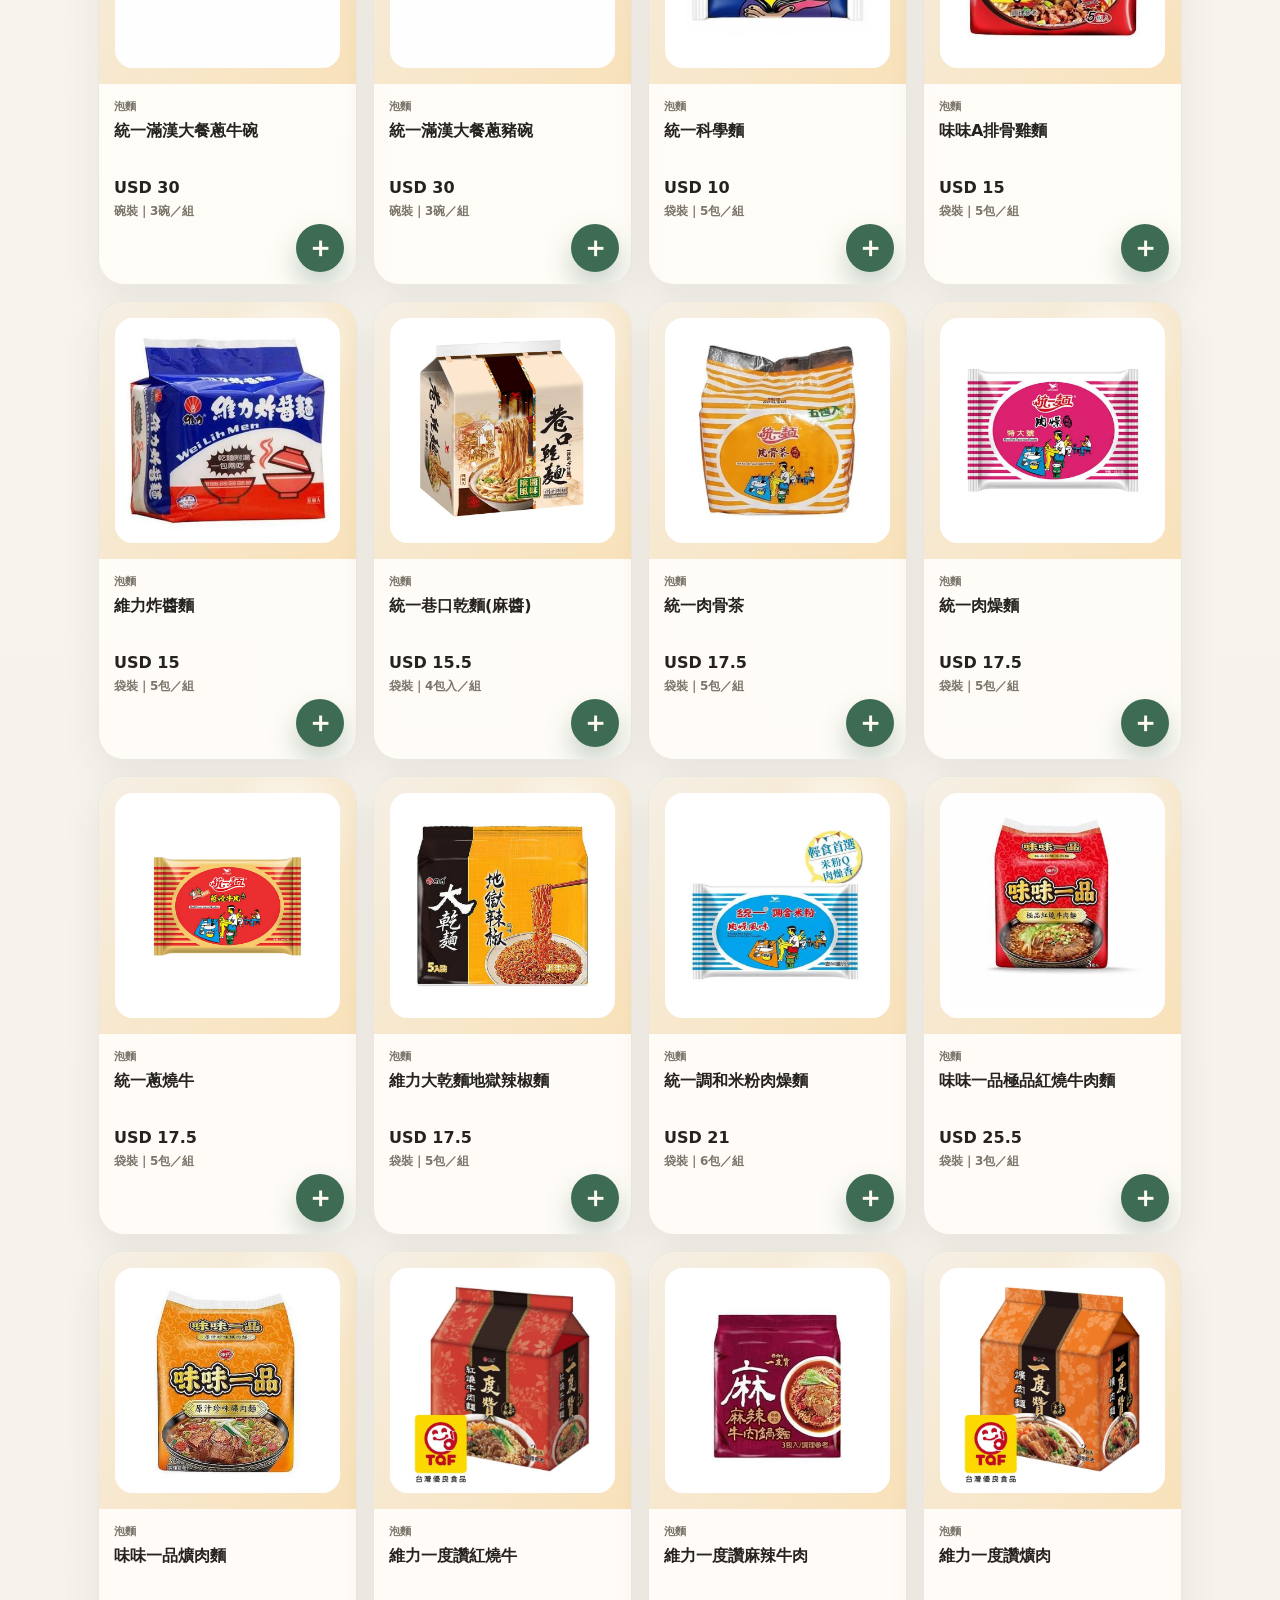
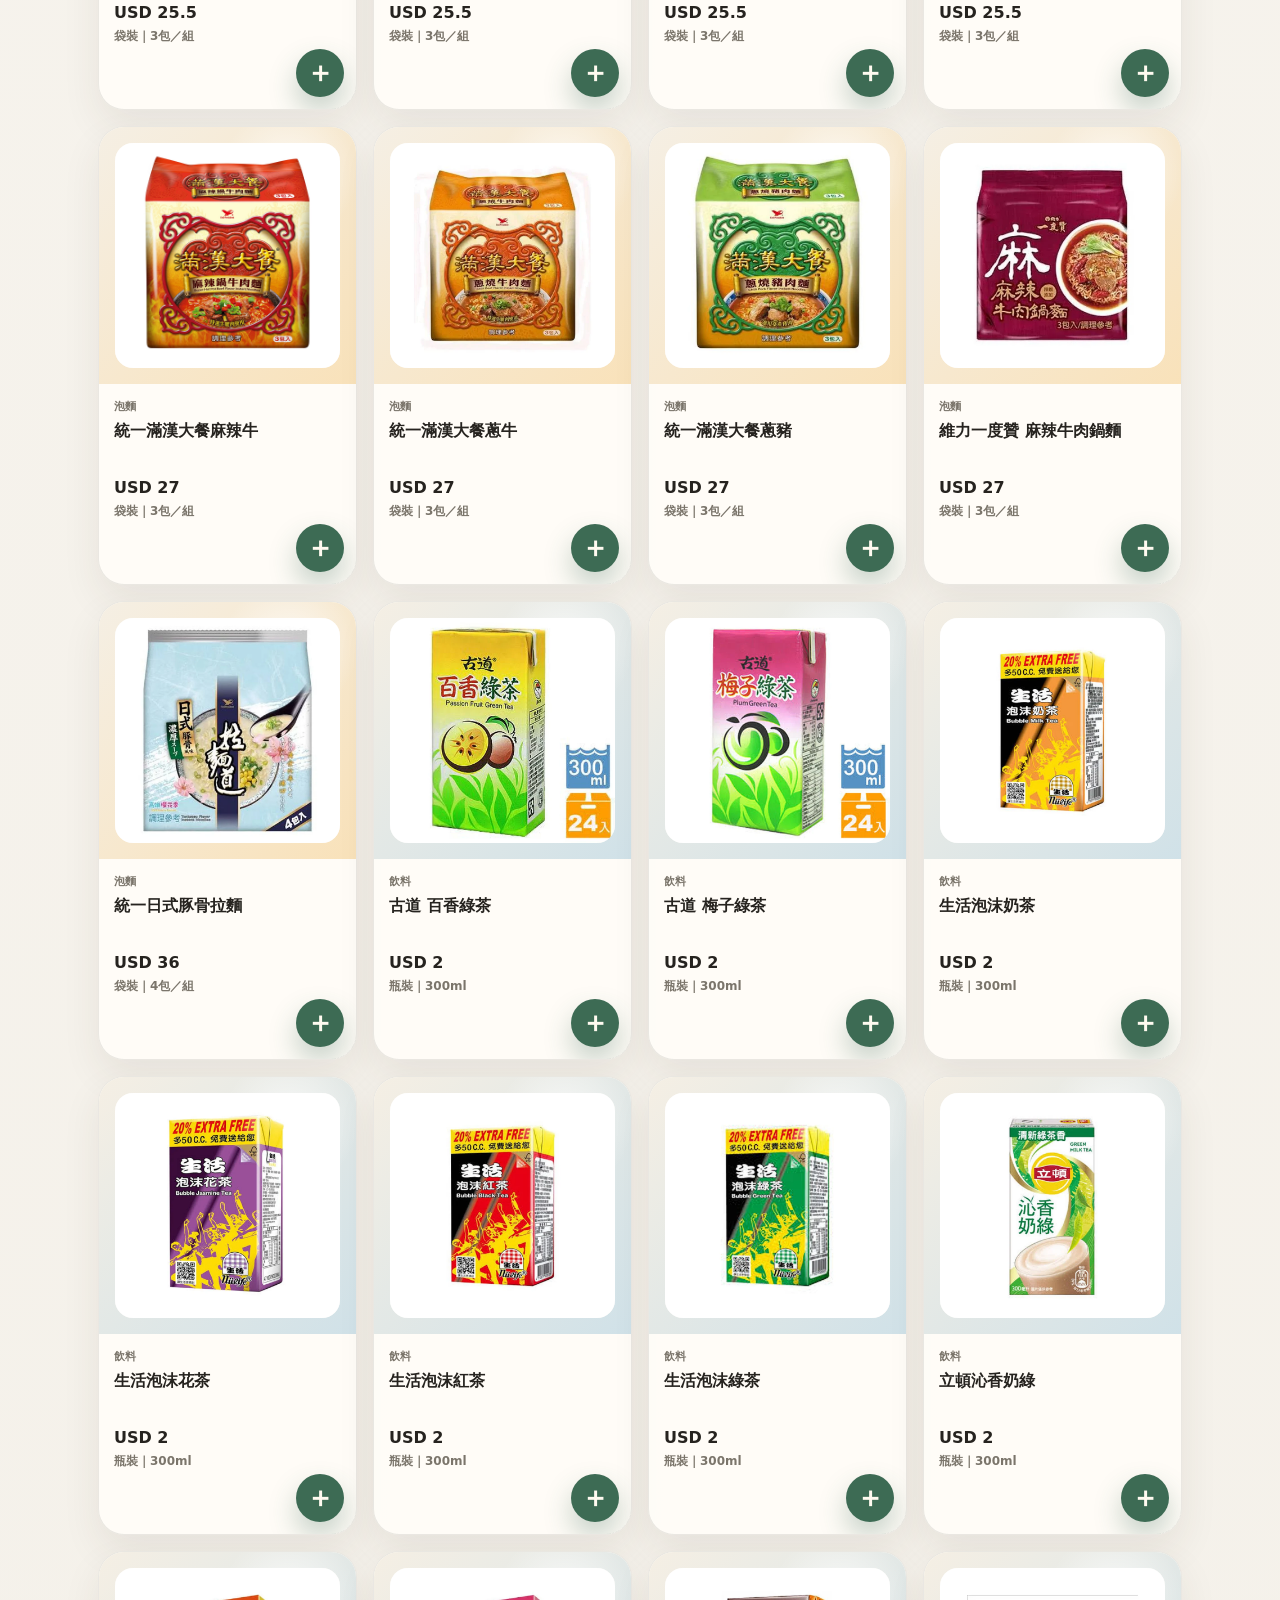
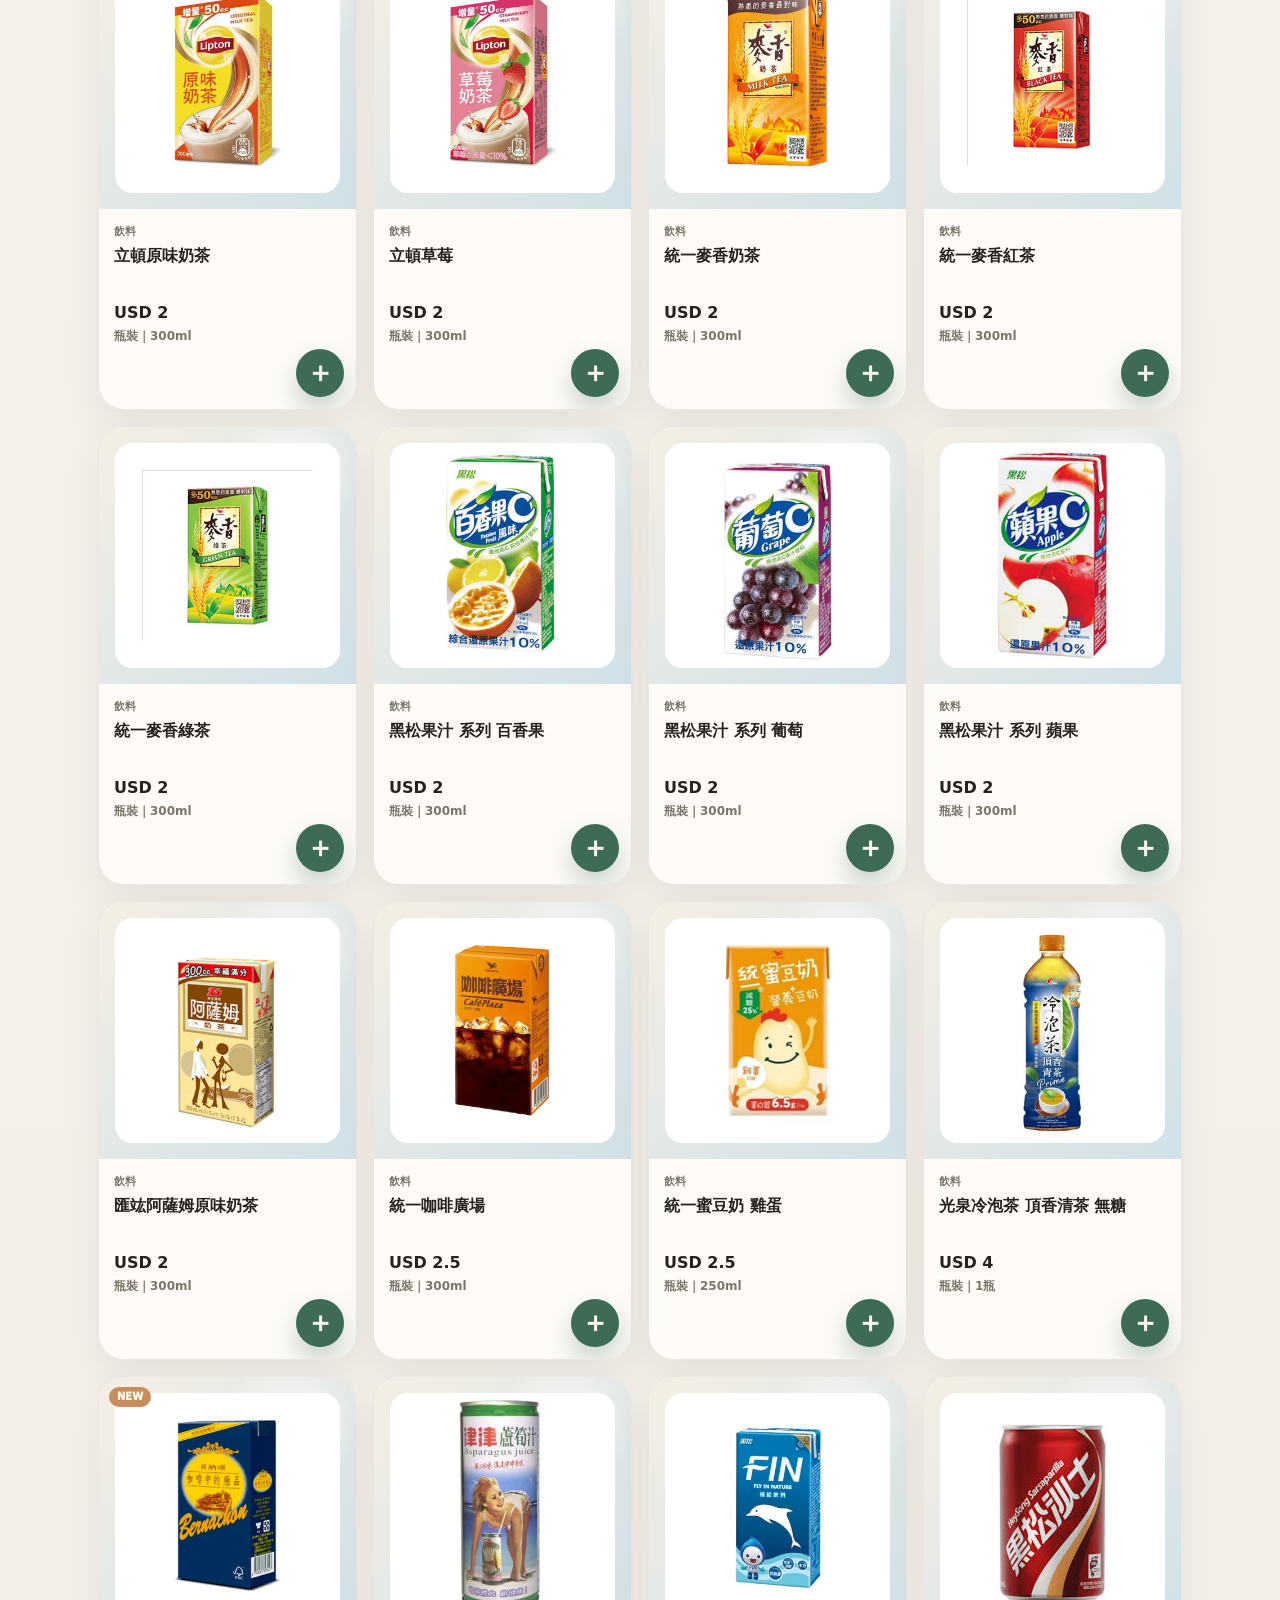
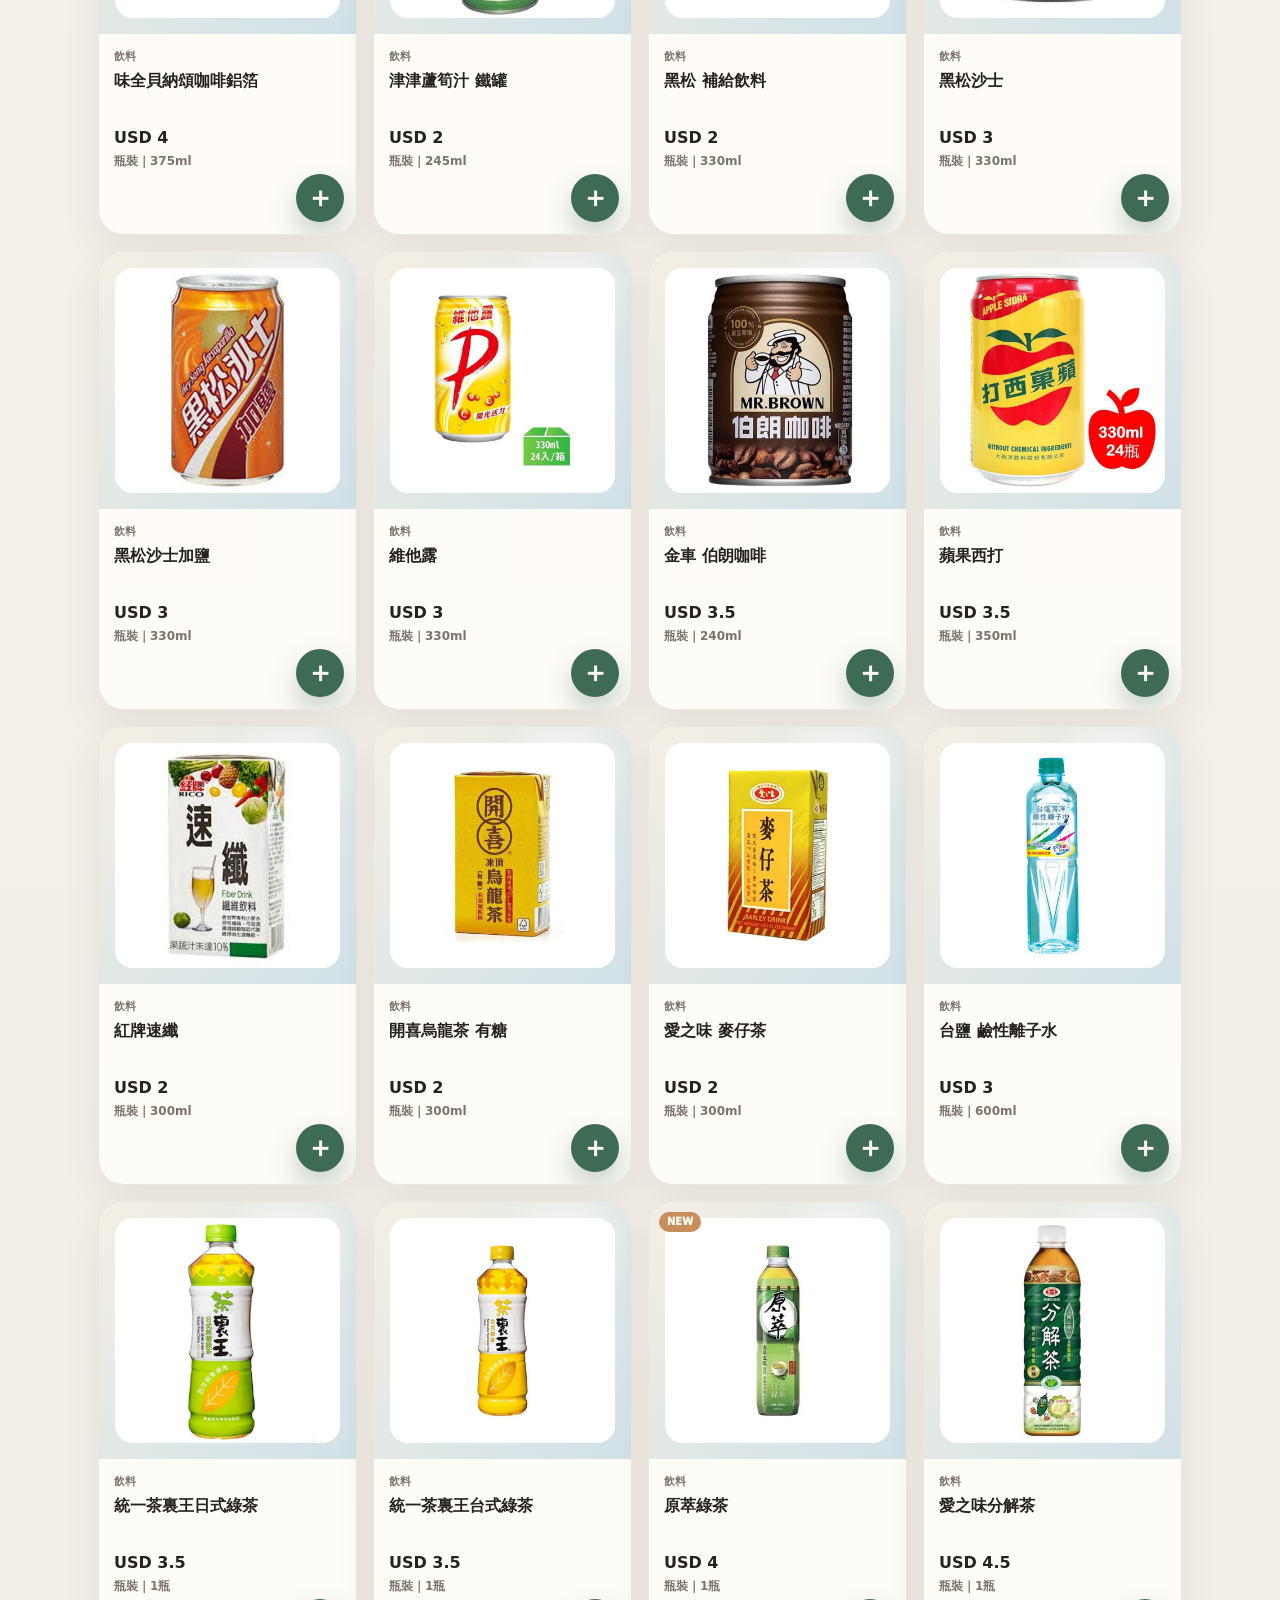
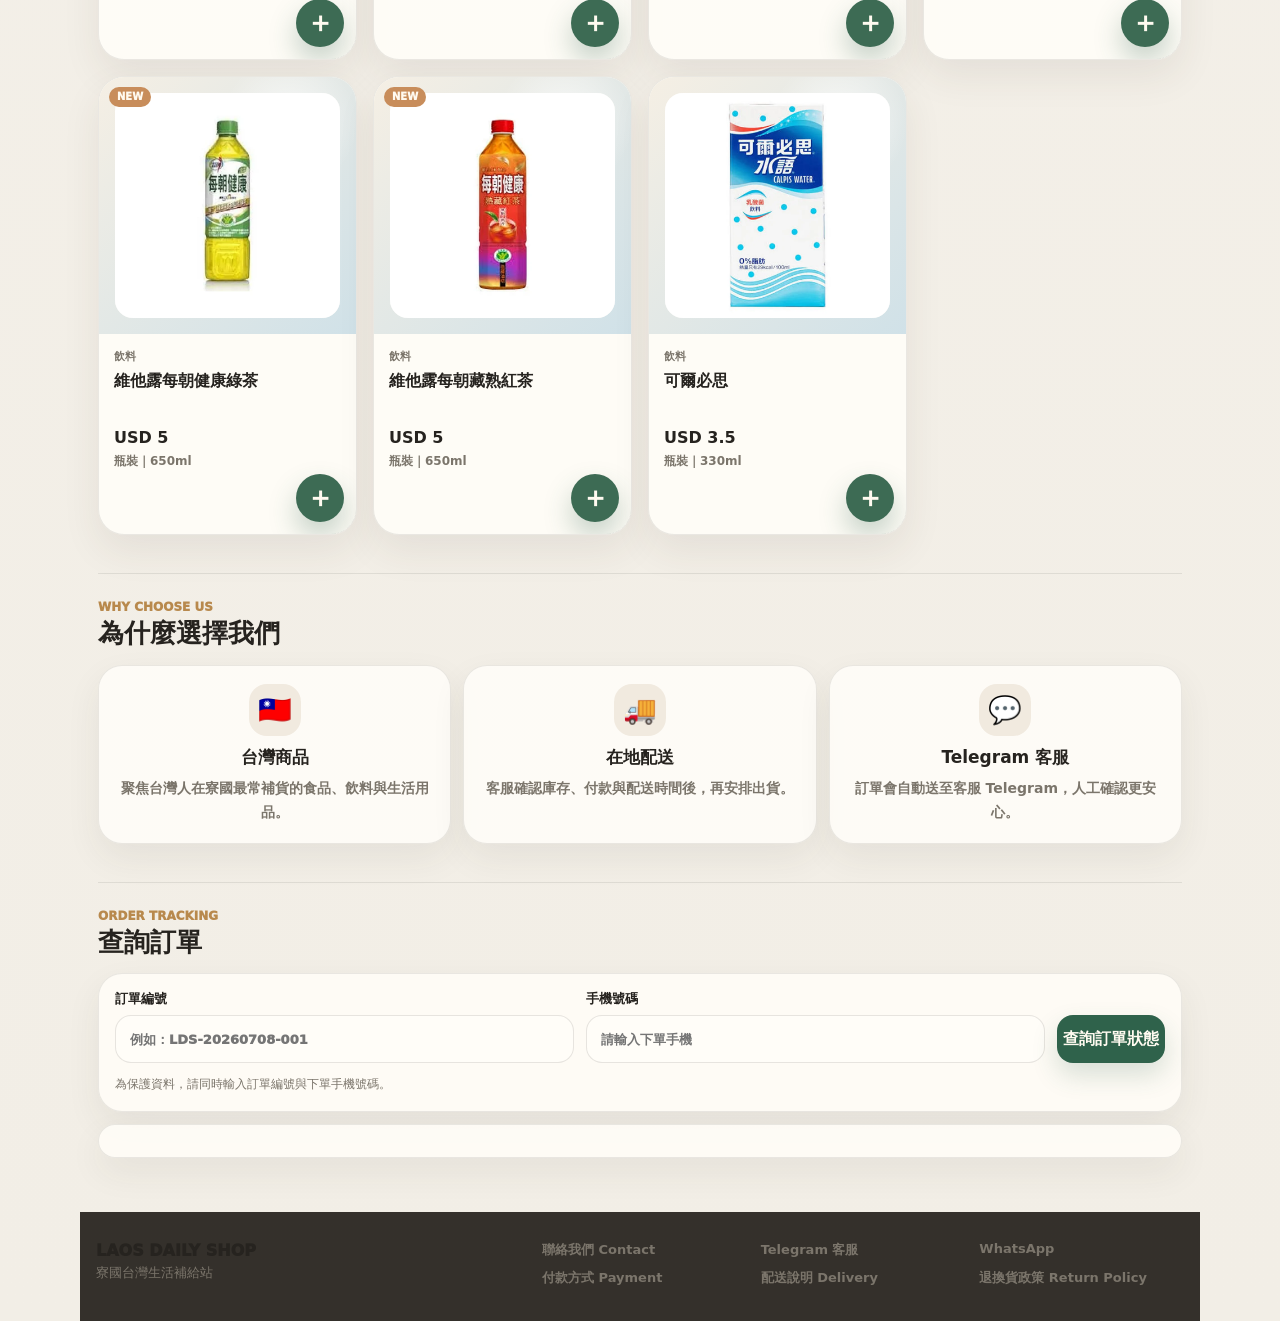
==== commit da2df325: "Add files via upload" ====
--- a/index.html
+++ b/index.html
@@ -3,39 +3,16 @@
   <head>
     <meta charset="utf-8" />
     <meta name="viewport" content="width=device-width, initial-scale=1, maximum-scale=1, user-scalable=no" />
-    <meta name="build-version" content="20260817-mobile-shop-v12" />
+    <meta name="build-version" content="20260722-1" />
     <meta http-equiv="Cache-Control" content="no-cache, no-store, must-revalidate" />
     <title>LAOS DAILY SHOP｜寮國台灣生活補給站</title>
     <meta
       name="description"
       content="LAOS DAILY SHOP 是服務在寮國生活、工作、旅遊的台灣人之生活補給商城，提供台灣泡麵、飲料、零食、罐頭、調味料與日常用品。"
     />
-    <link rel="canonical" href="https://wei0502888-cmd.github.io/laos-daily-shop/" />
-    <meta property="og:type" content="website" />
-    <meta property="og:locale" content="zh_TW" />
-    <meta property="og:site_name" content="LAOS DAILY SHOP" />
-    <meta property="og:title" content="LAOS DAILY SHOP｜寮國台灣生活補給站" />
-    <meta
-      property="og:description"
-      content="在寮國也能輕鬆購買熟悉的台灣味。台灣泡麵、飲料、零食、罐頭、調味料一次選購。"
-    />
-    <meta property="og:url" content="https://wei0502888-cmd.github.io/laos-daily-shop/" />
-    <meta property="og:image" content="https://wei0502888-cmd.github.io/laos-daily-shop/images/social-share-20260817.jpg" />
-    <meta property="og:image:secure_url" content="https://wei0502888-cmd.github.io/laos-daily-shop/images/social-share-20260817.jpg" />
-    <meta property="og:image:type" content="image/jpeg" />
-    <meta property="og:image:width" content="1200" />
-    <meta property="og:image:height" content="630" />
-    <meta property="og:image:alt" content="LAOS DAILY SHOP 台灣生活補給站" />
-    <meta name="twitter:card" content="summary_large_image" />
-    <meta name="twitter:title" content="LAOS DAILY SHOP｜寮國台灣生活補給站" />
-    <meta
-      name="twitter:description"
-      content="在寮國也能輕鬆購買熟悉的台灣味。"
-    />
-    <meta name="twitter:image" content="https://wei0502888-cmd.github.io/laos-daily-shop/images/social-share-20260817.jpg" />
-    <link rel="stylesheet" href="./styles.css?v=20260817-mobile-shop-v12" />
+    <link rel="stylesheet" href="./styles.css?v=20260803-telegram-name-v5" />
   </head>
-  <body data-build-version="20260817-mobile-shop-v12">
+  <body data-build-version="20260803-telegram-name-v5">
     <header class="topbar">
       <a class="brand" href="#top" aria-label="LAOS DAILY SHOP 首頁">
         <span class="brand-mark">LDS</span>
@@ -167,11 +144,6 @@
         </div>
       </section>
 
-      <aside class="mobile-order-guide" aria-label="手機版訂購方式">
-        <strong>如何訂購？</strong>
-        <span>點「＋」加入商品 → 點下方「查看購物車」→ 填寫資料並送出訂單。</span>
-      </aside>
-
       <section class="section-block all-products-section" aria-labelledby="products-title">
         <div class="section-heading">
           <div>
@@ -255,7 +227,6 @@
           <h2 id="cart-title">購物車</h2>
           <button type="button" data-close-cart aria-label="關閉購物車">關閉</button>
         </div>
-        <p class="cart-order-guide">確認商品後，請往下填寫 Telegram 名稱、電話與地址，再按「送出訂單」。</p>
         <div class="cart-items" data-cart-items></div>
         <form class="checkout-form" data-order-form>
           <h3>下單資料</h3>
@@ -346,15 +317,7 @@
       </div>
     </aside>
 
-    <div class="mobile-cart-dock" data-mobile-cart-dock hidden>
-      <div class="mobile-cart-dock-summary">
-        <small data-mobile-cart-count>購物車 0 項</small>
-        <strong data-mobile-cart-amount>USD 0</strong>
-      </div>
-      <button type="button" data-mobile-open-cart>查看購物車 →</button>
-    </div>
-
-    <script src="./config.js?v=20260817-mobile-shop-v12"></script>
-    <script src="./script.js?v=20260817-mobile-shop-v12"></script>
+    <script src="./config.js?v=20260819-basic-ga4-v1"></script>
+    <script src="./script.js?v=20260819-basic-ga4-v1"></script>
   </body>
 </html>
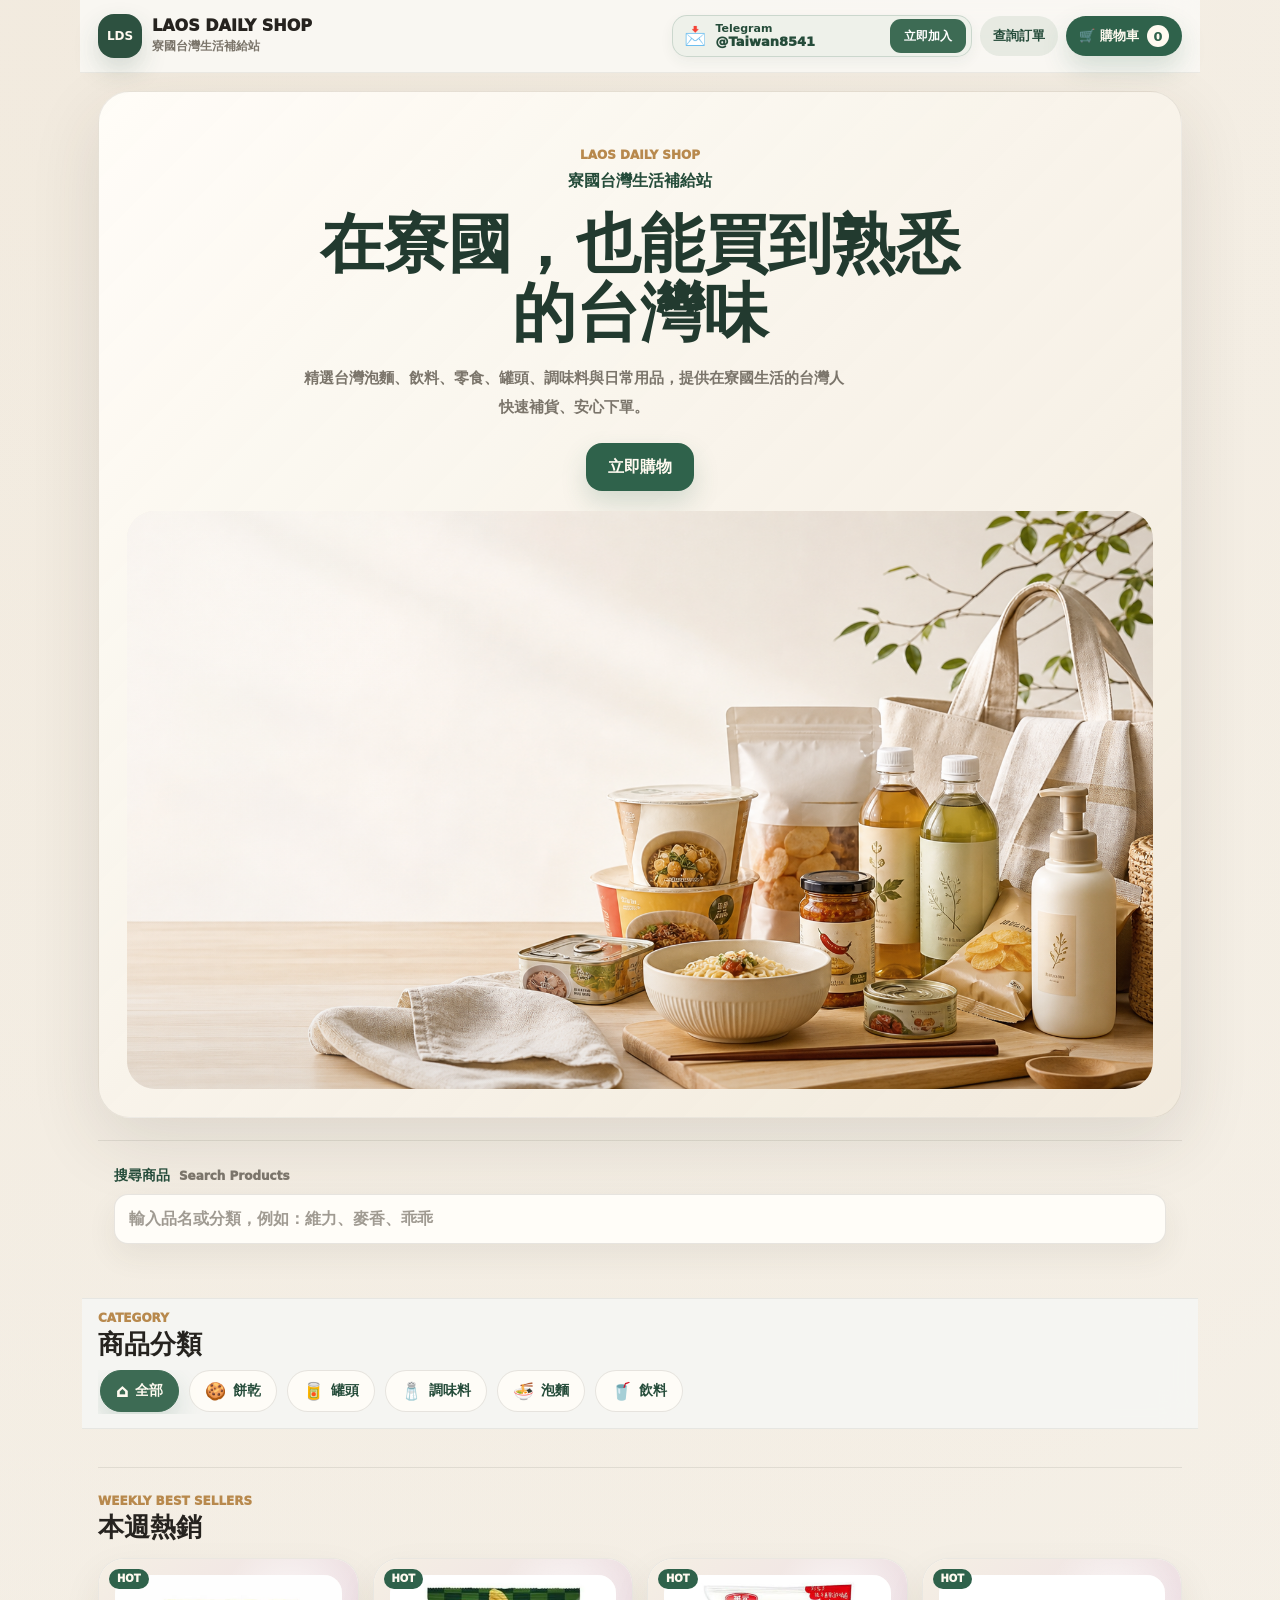
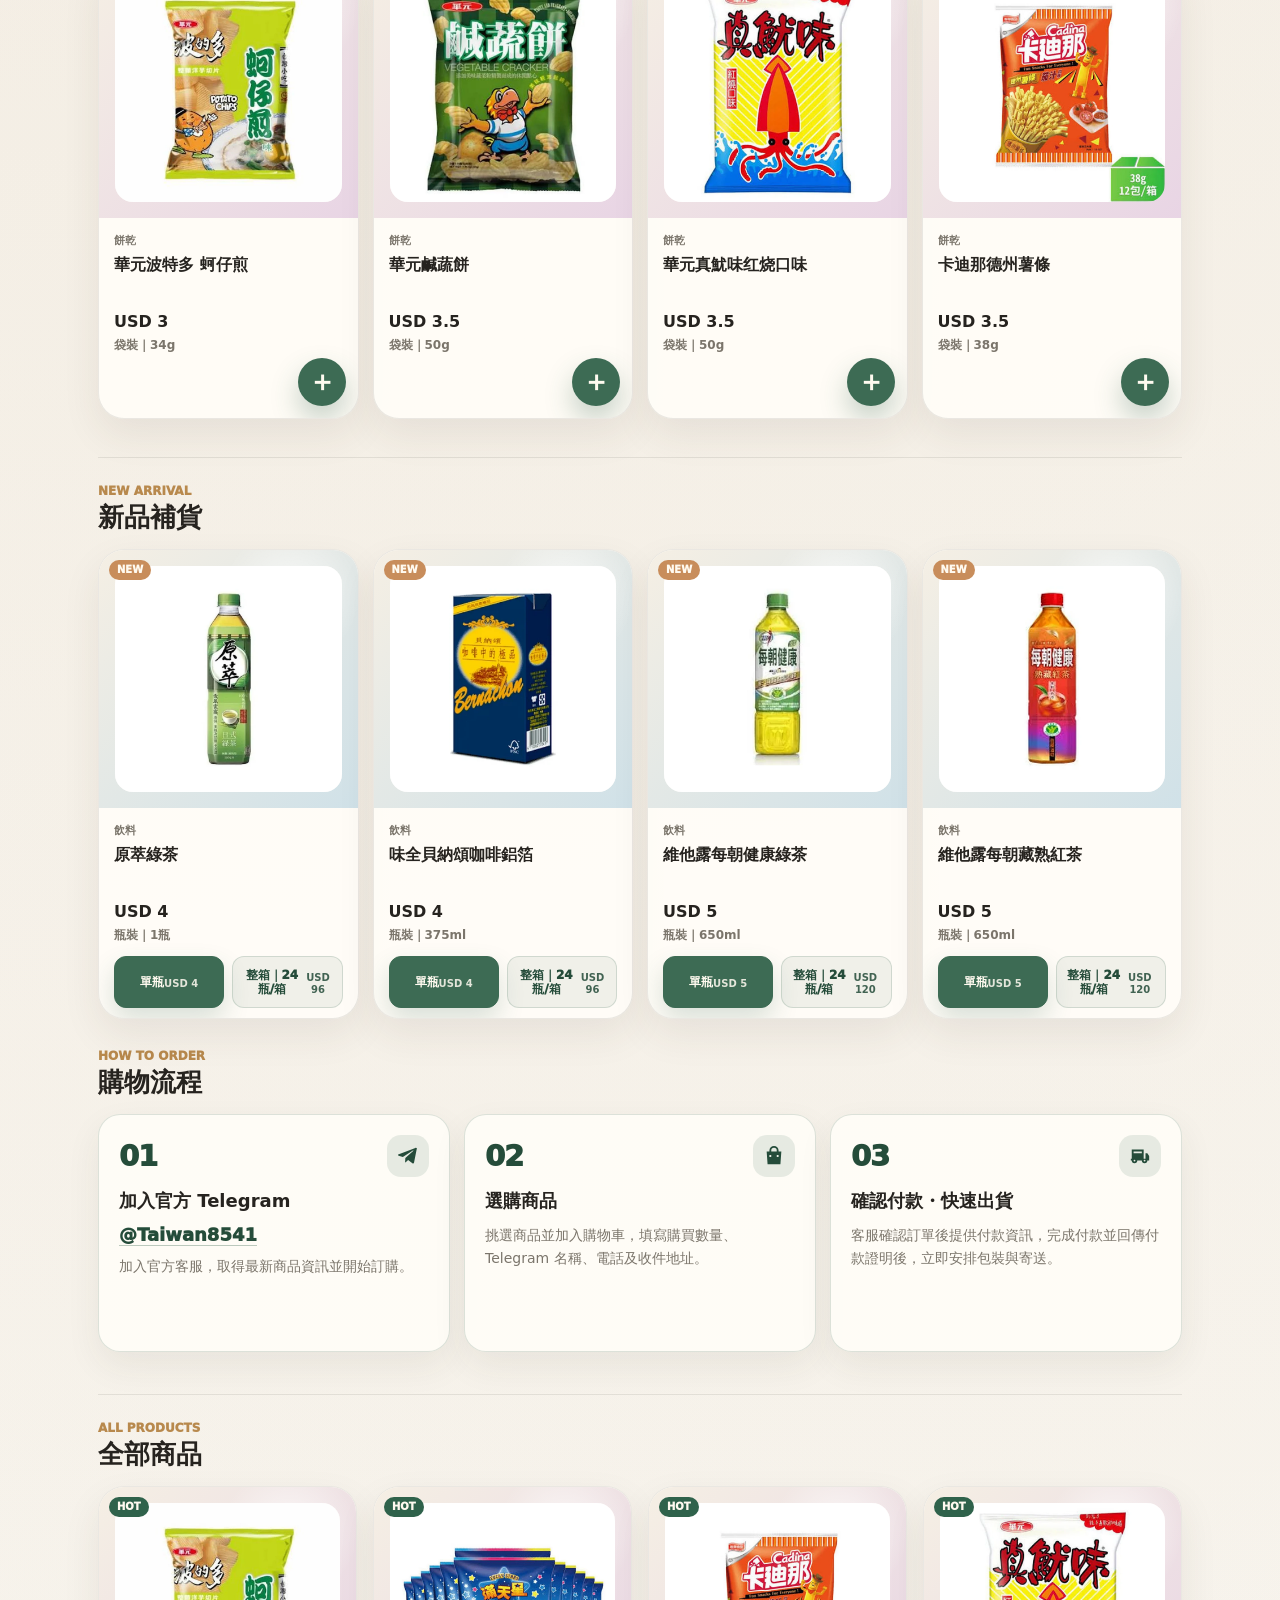
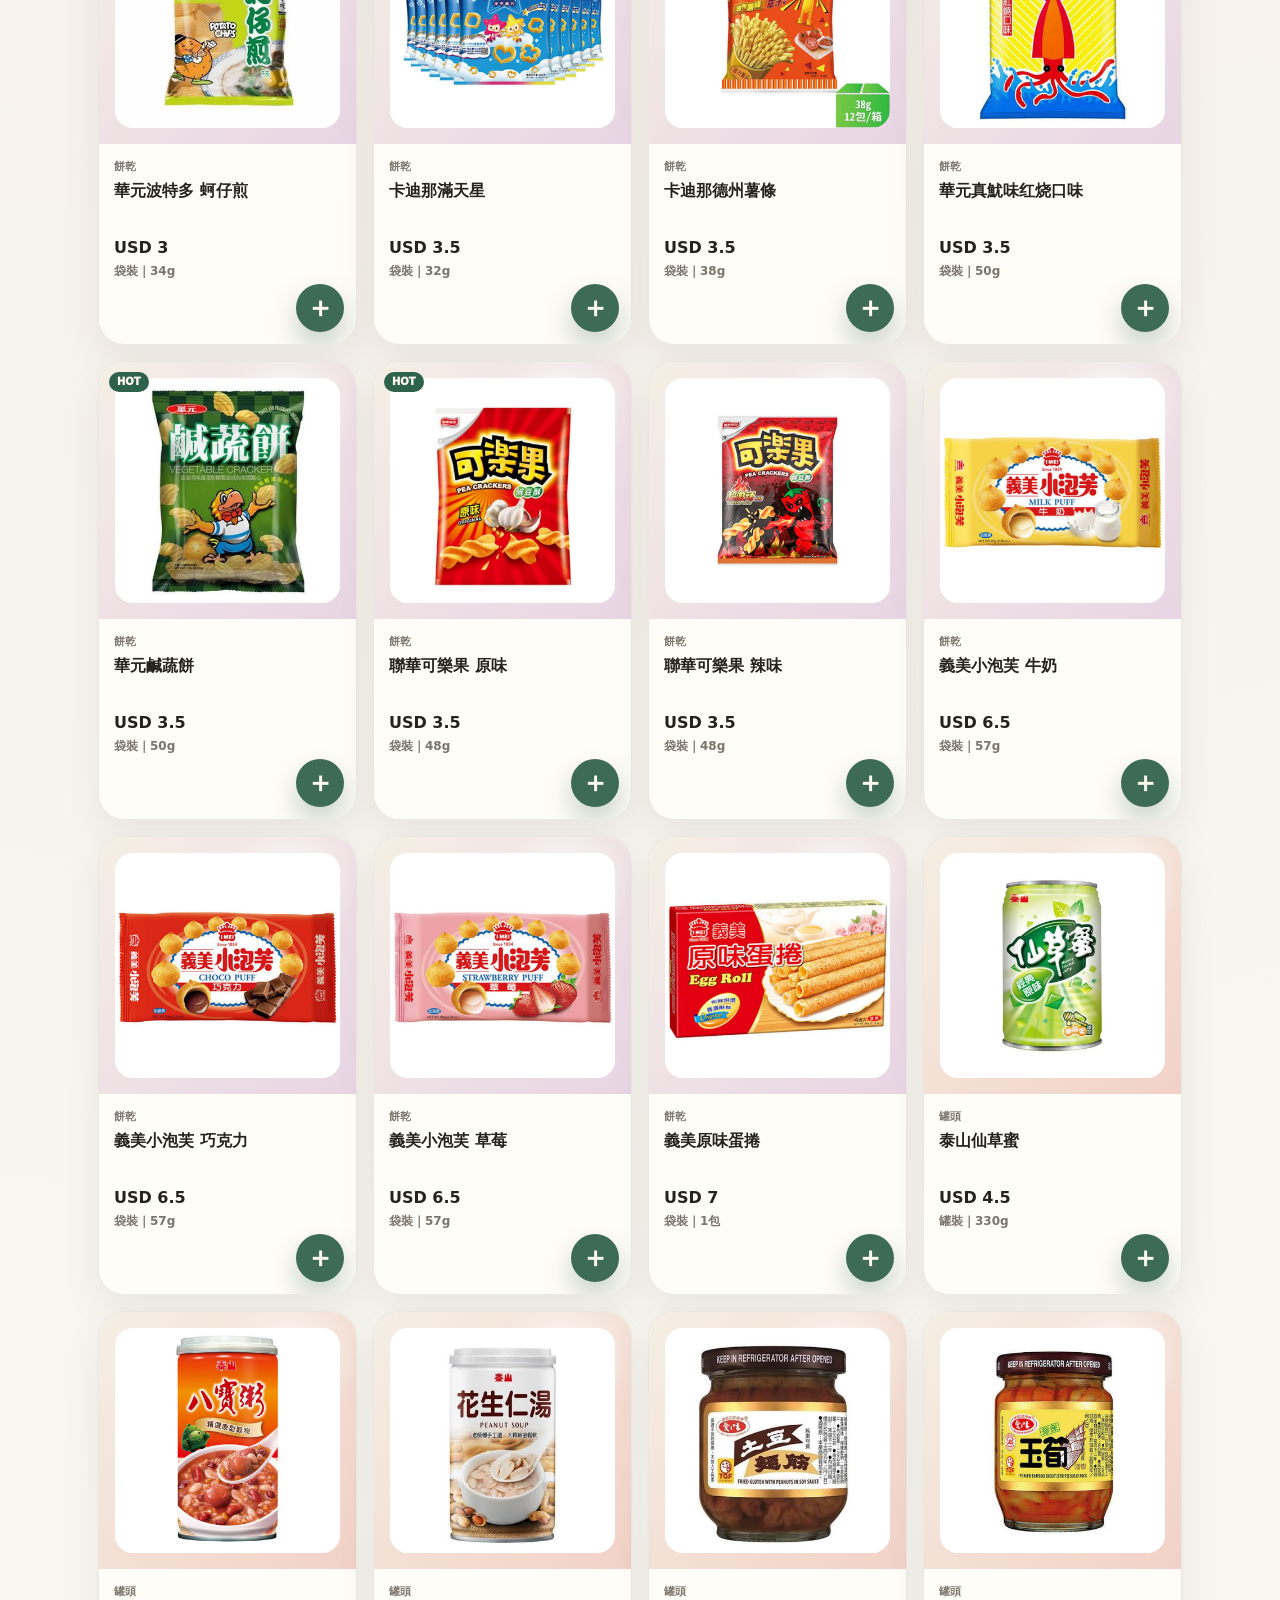
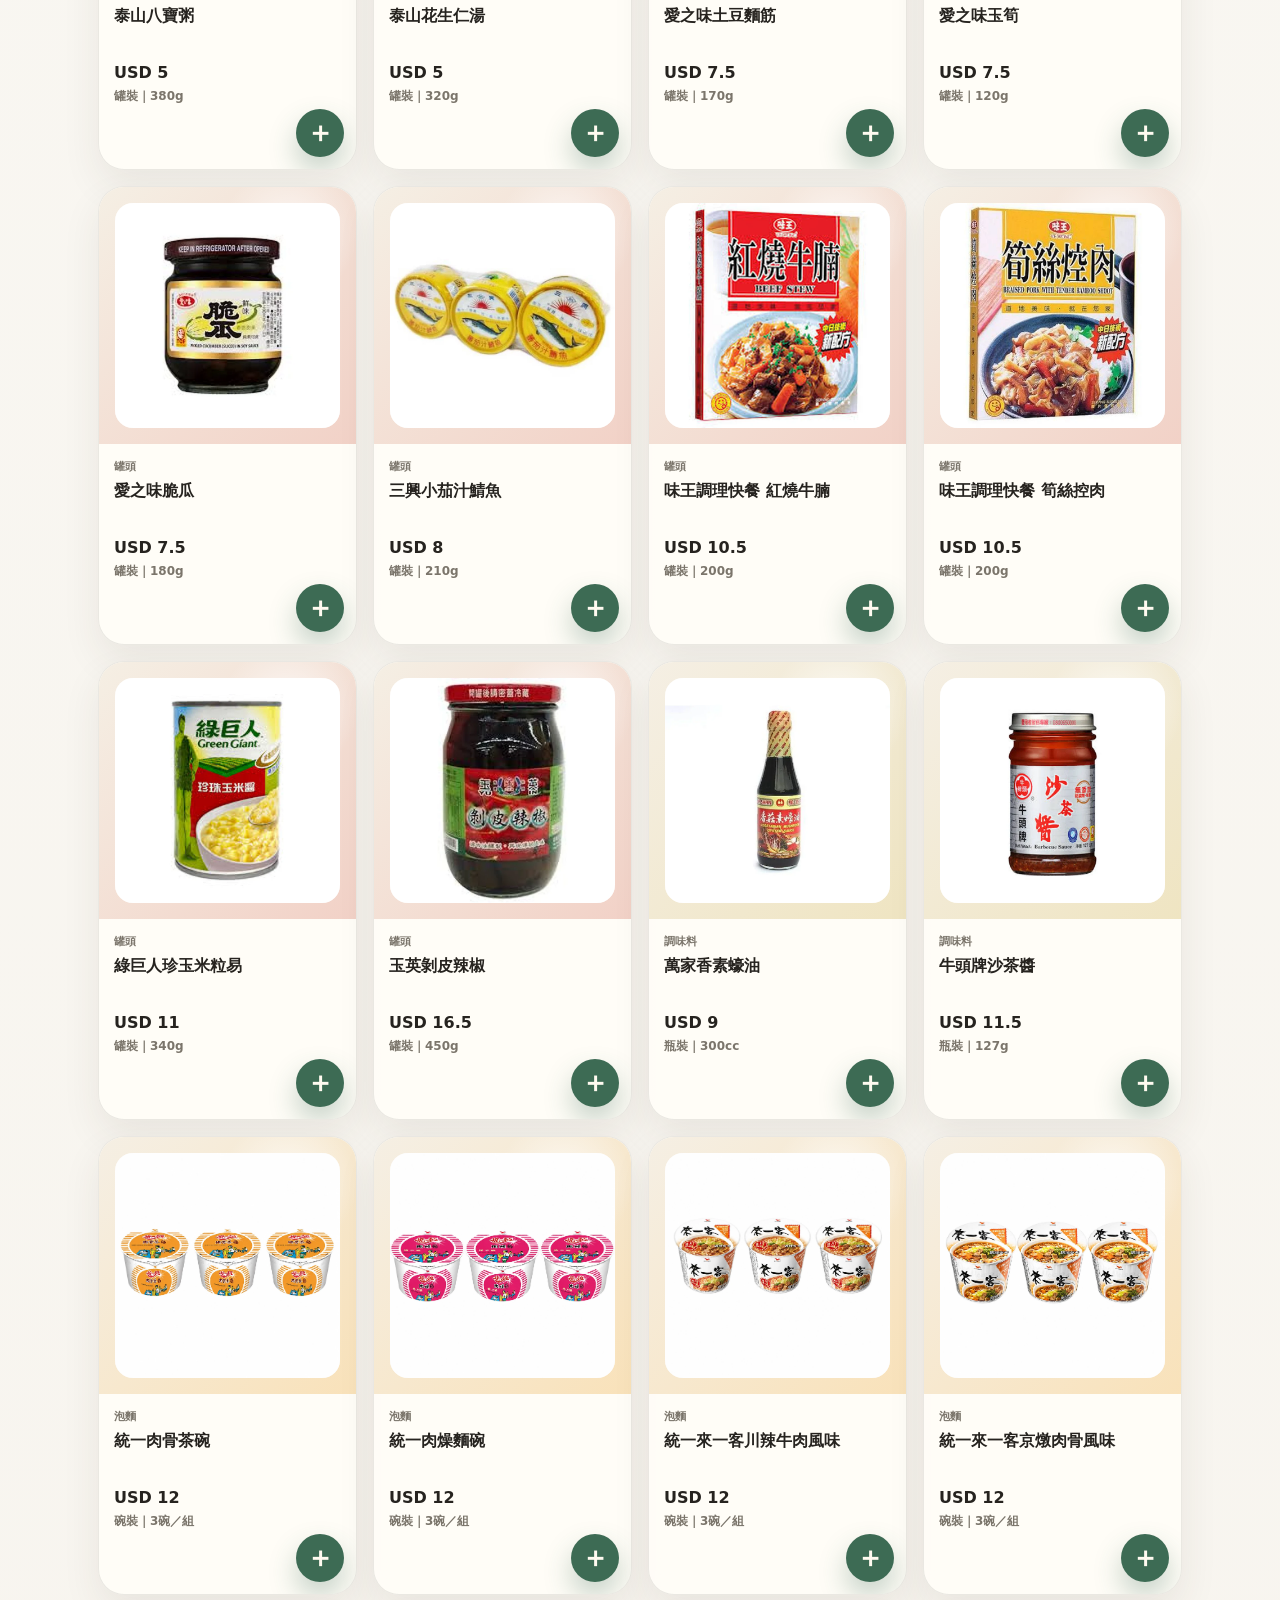
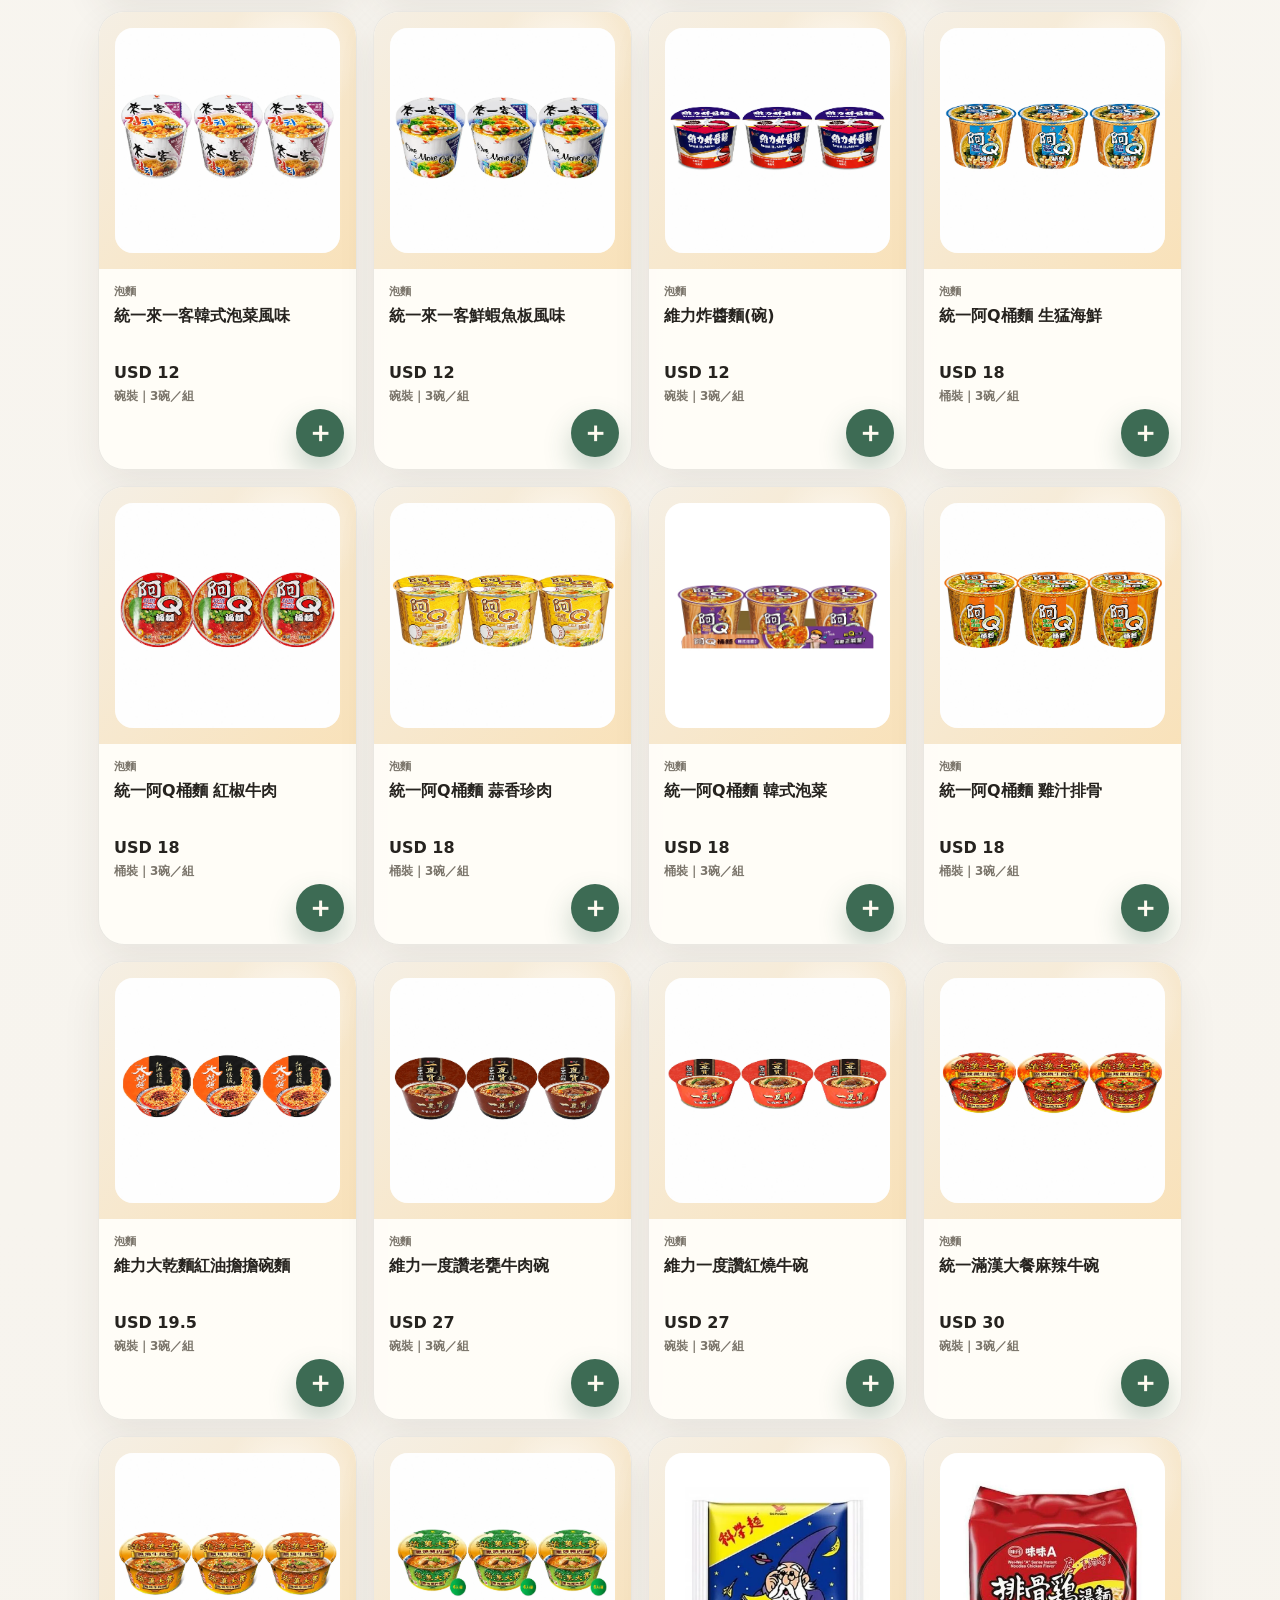
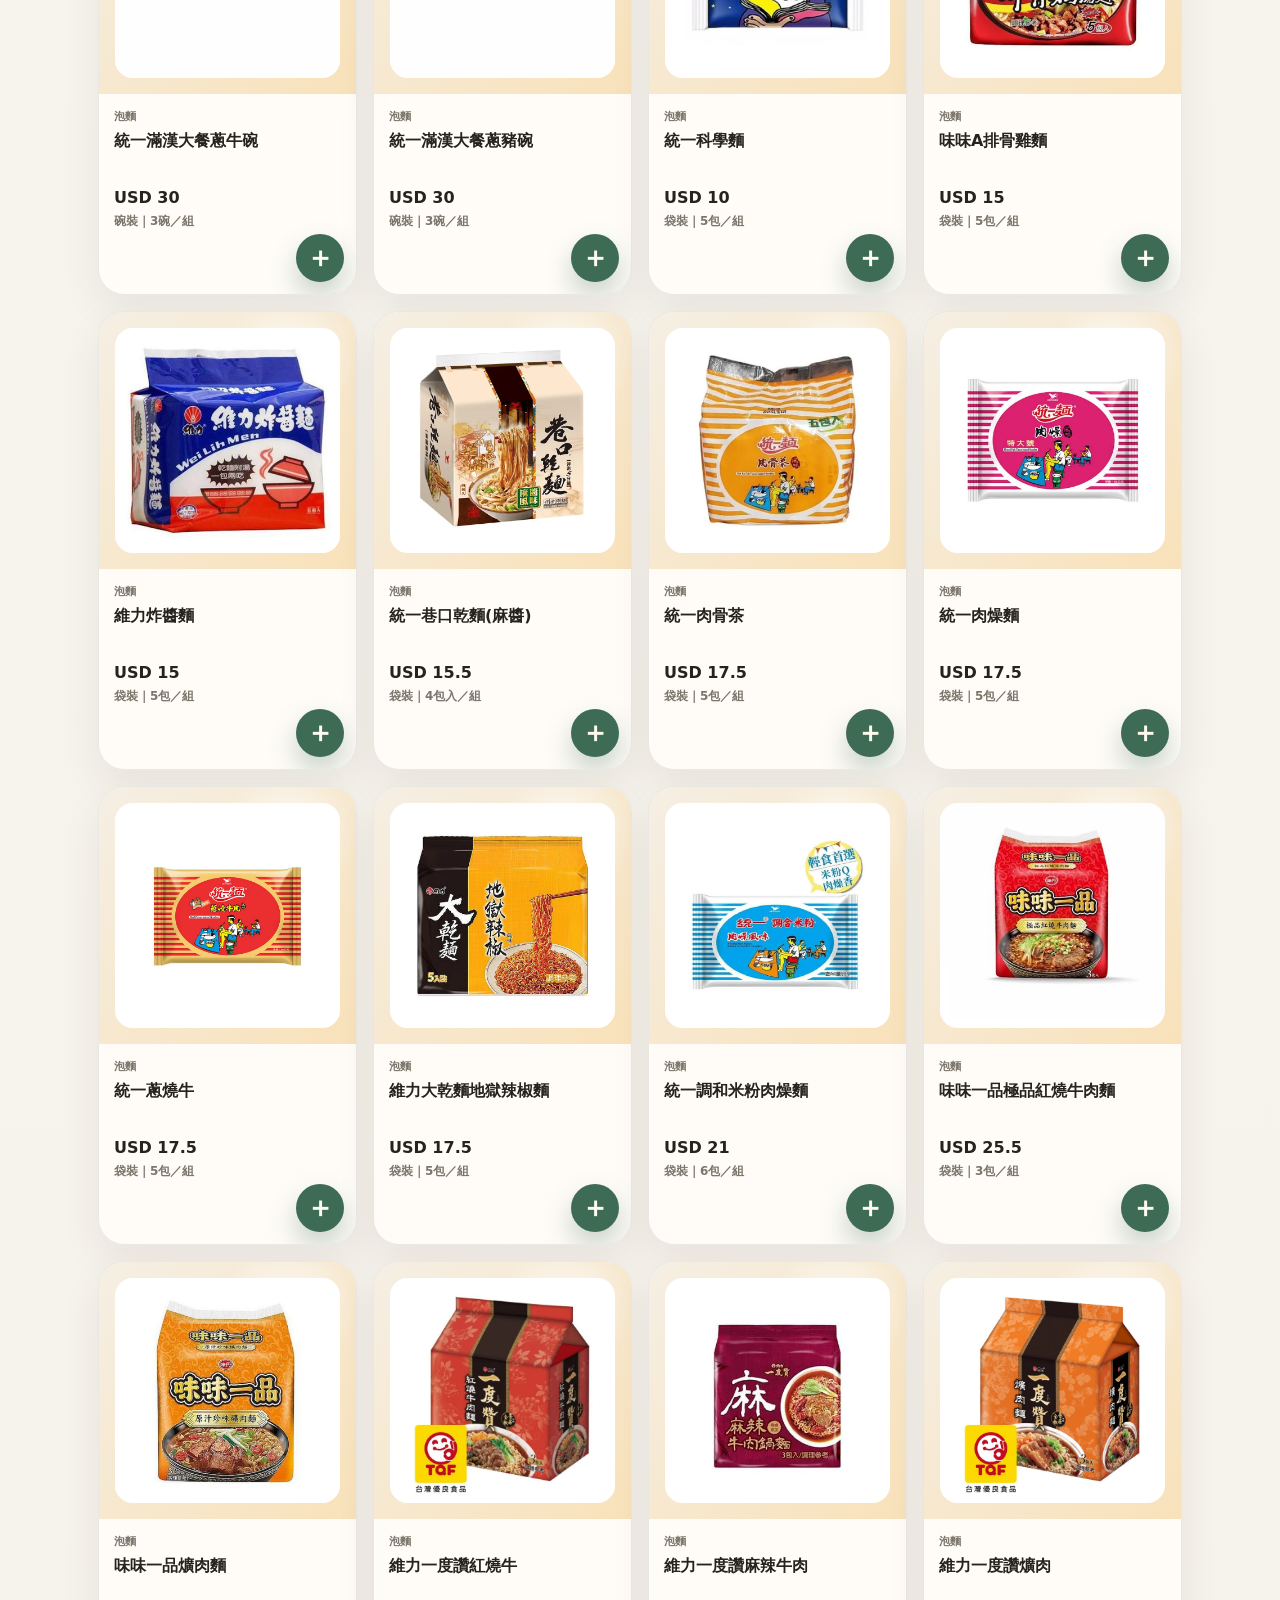
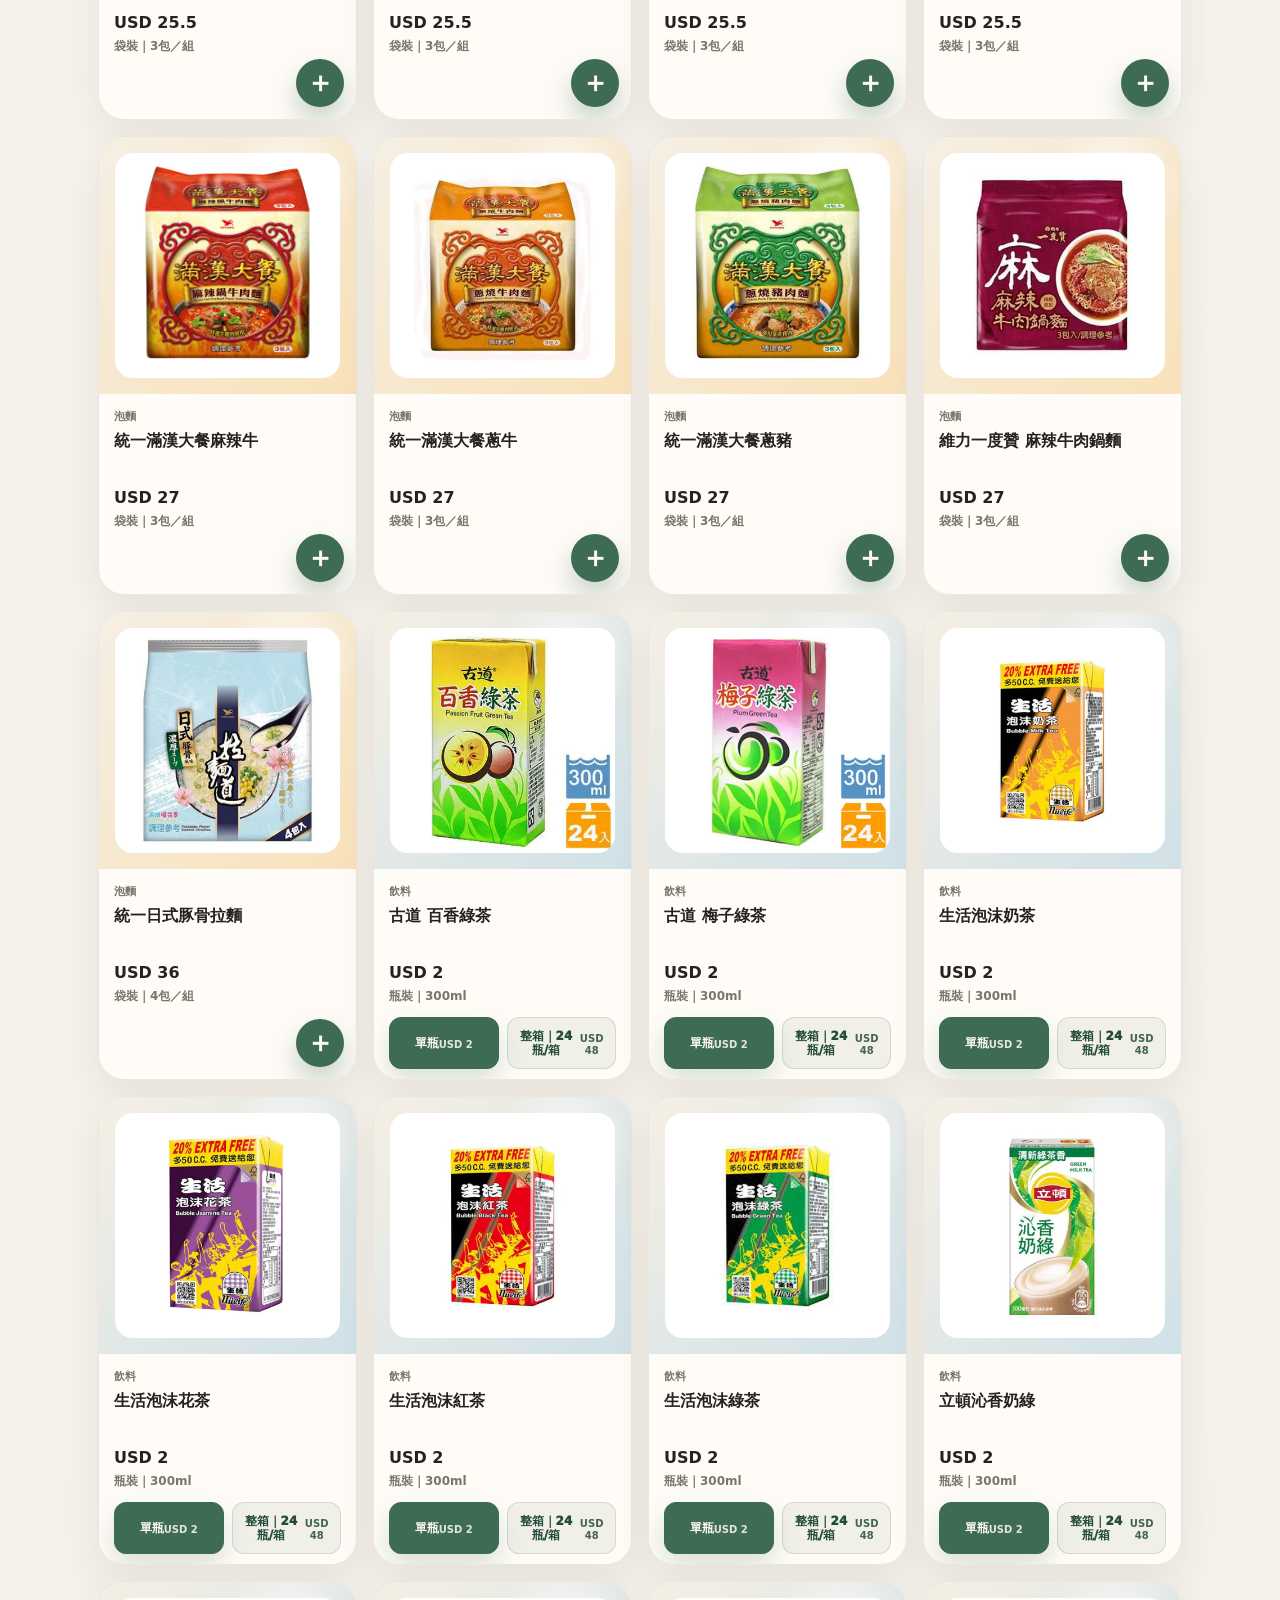
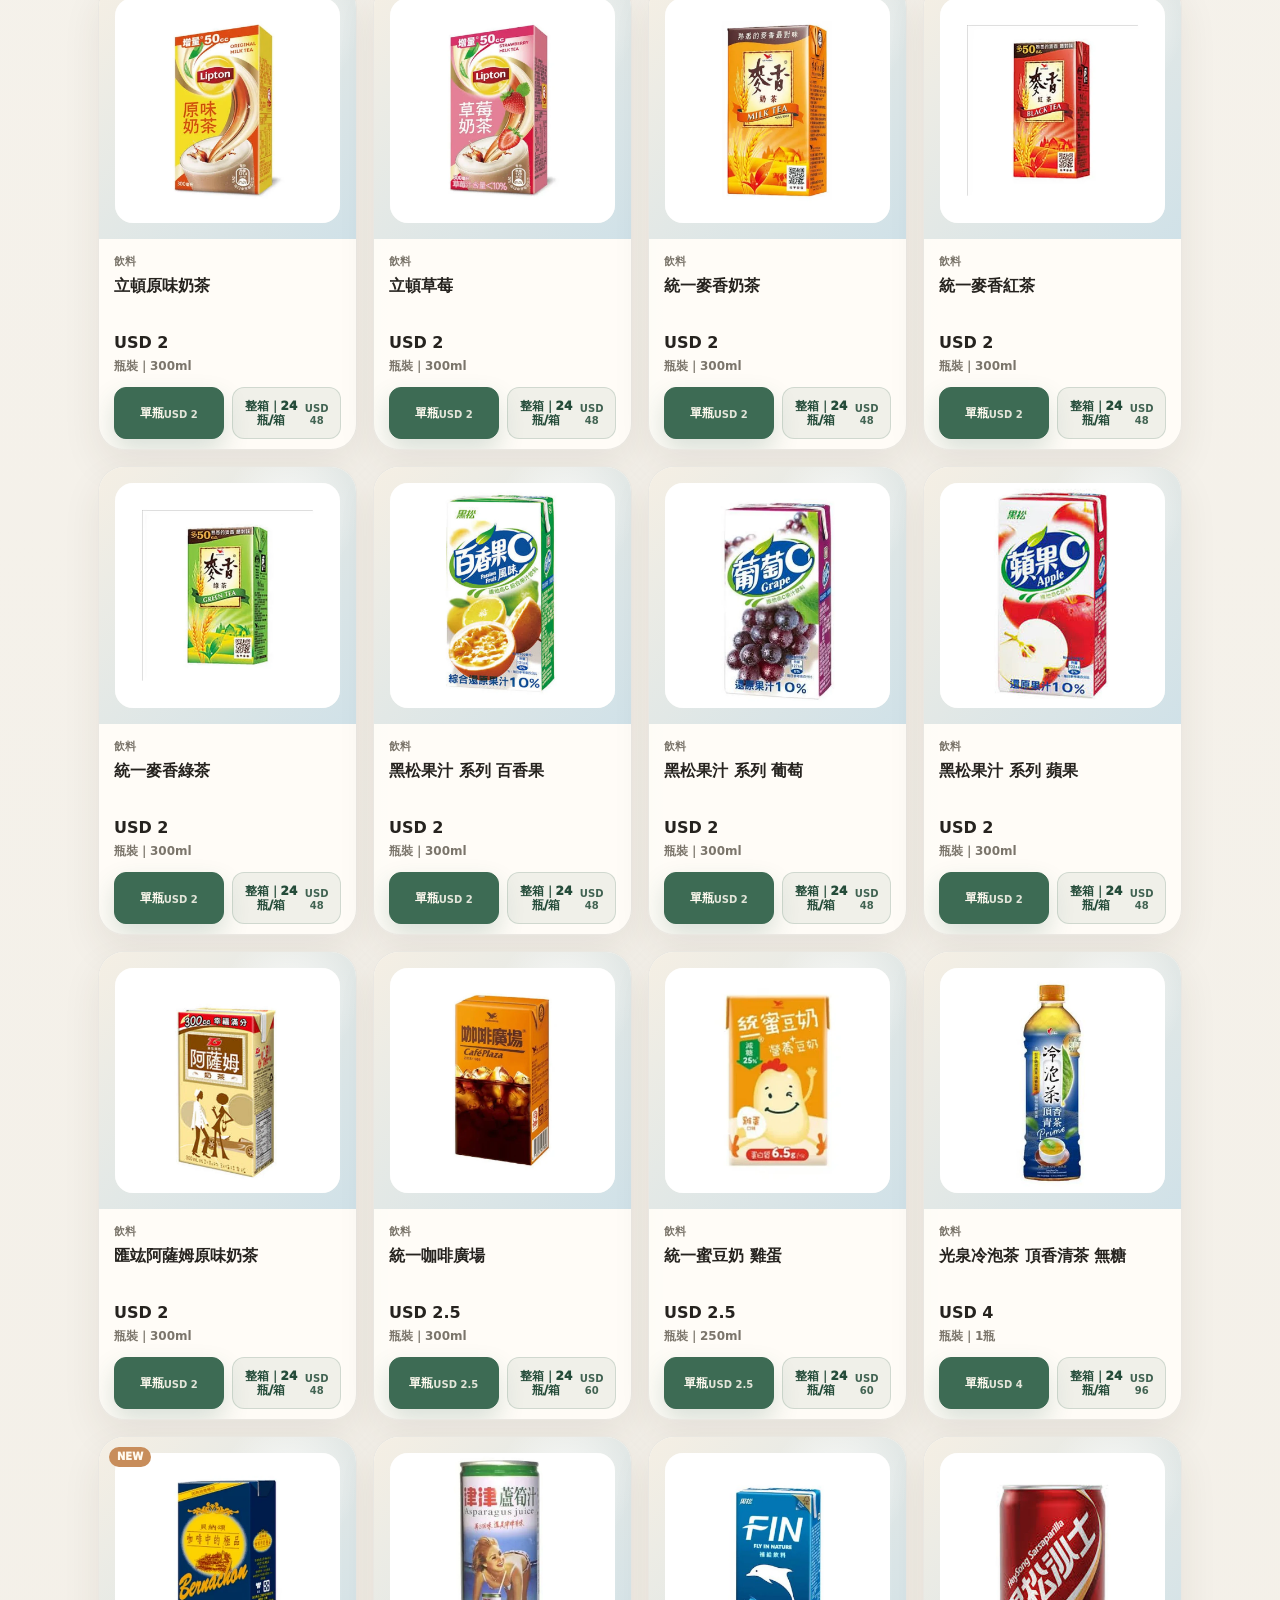
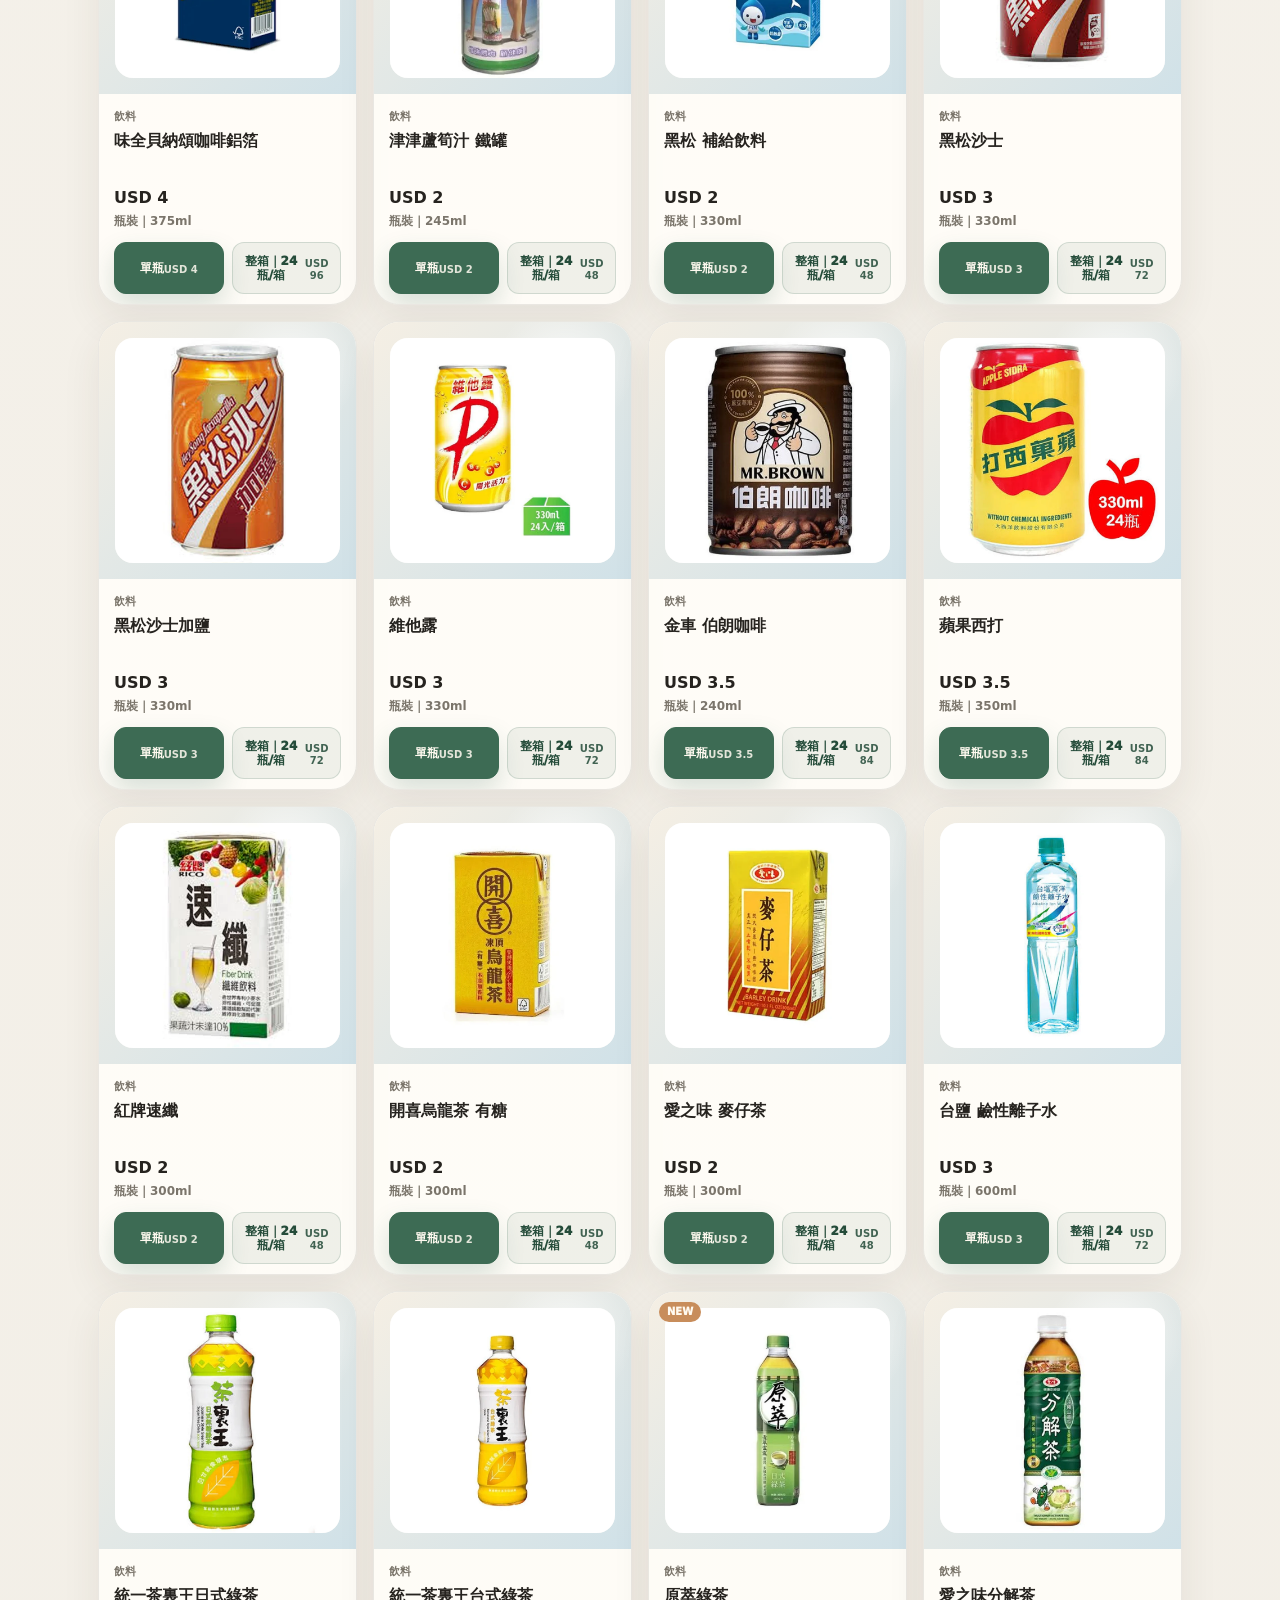
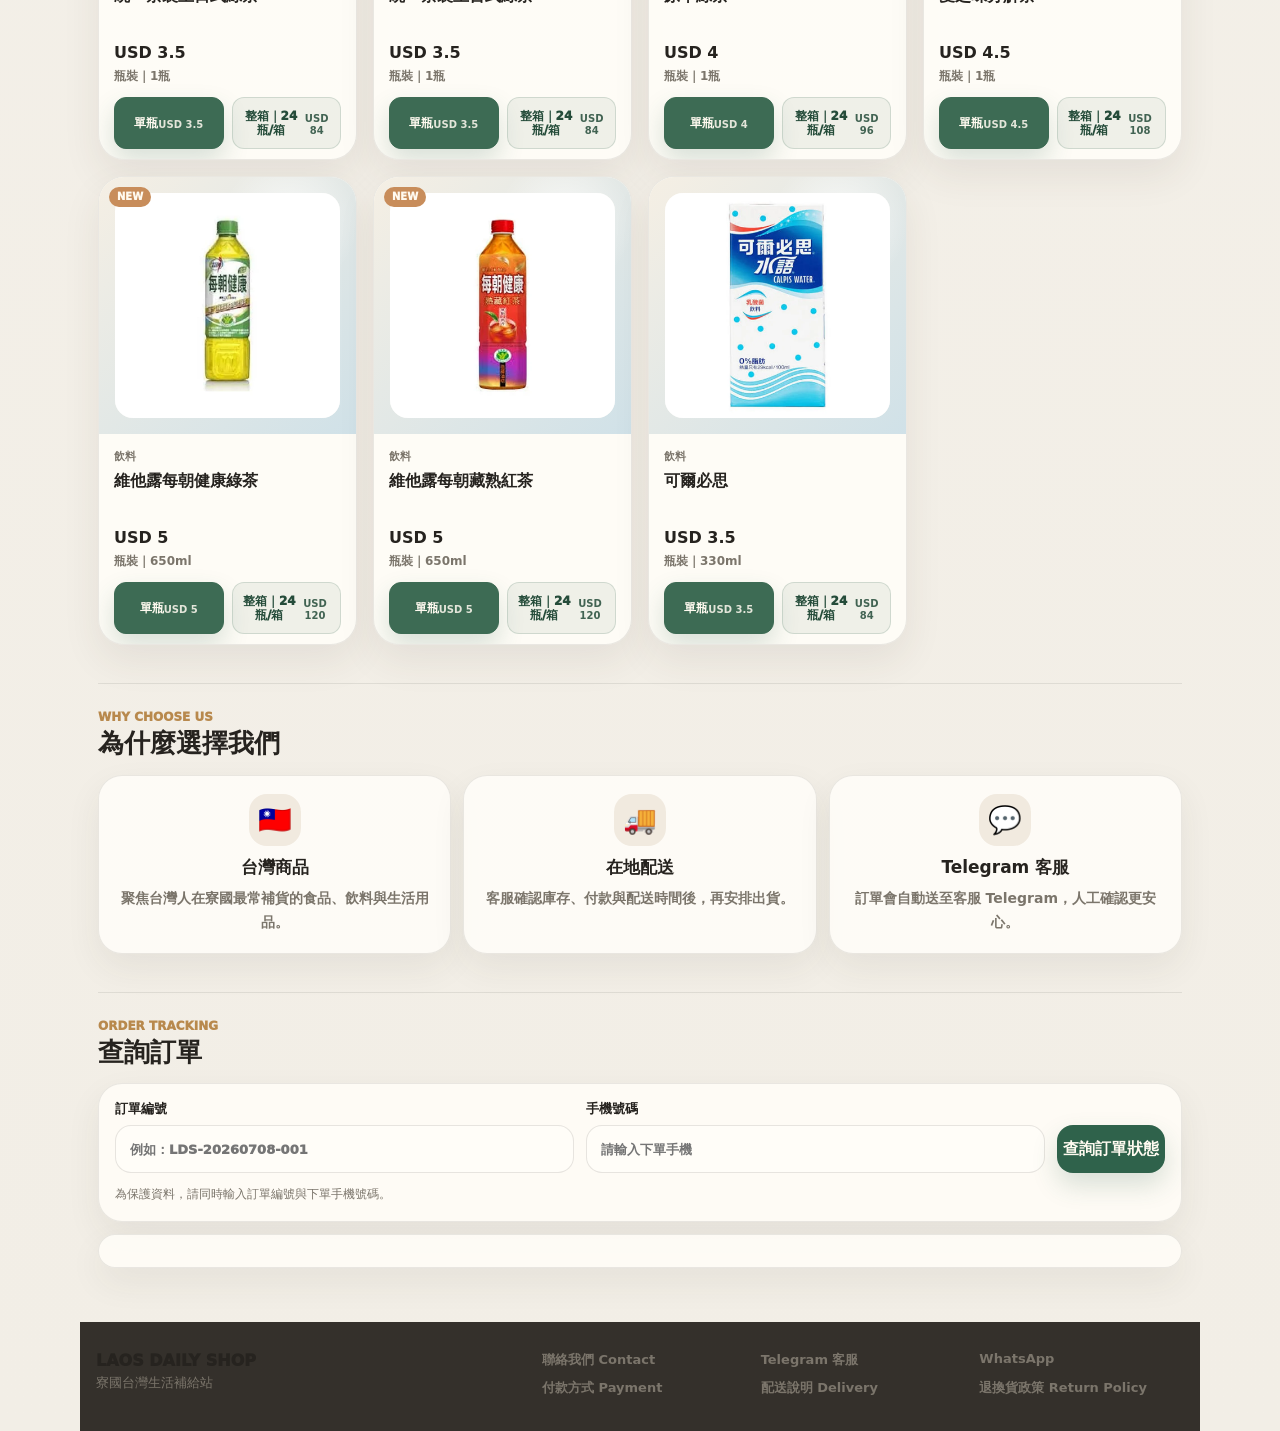
==== commit 8f591602: "Add files via upload" ====
--- a/index.html
+++ b/index.html
@@ -31,8 +31,8 @@
           <a class="telegram-header-button" href="https://t.me/Taiwan8541" target="_blank" rel="noopener noreferrer">立即加入</a>
         </div>
         <a class="order-lookup-pill" href="#order-lookup">查詢訂單</a>
-        <button class="cart-pill" type="button" data-open-cart aria-label="開啟購物車">
-          <span>購物車</span>
+        <button class="cart-pill" type="button" data-open-cart aria-label="開啟購物車，目前 0 項商品">
+          <span><span aria-hidden="true">🛒</span> 購物車</span>
           <strong data-cart-count>0</strong>
         </button>
       </div>
@@ -221,12 +221,21 @@
 
     <div class="shop-toast" data-toast hidden>已加入購物車</div>
 
+    <div class="mobile-cart-dock" data-mobile-cart-dock>
+      <div class="mobile-cart-dock-summary" aria-live="polite">
+        <small data-mobile-cart-label>購物車尚無商品</small>
+        <strong data-mobile-cart-amount>可以先查看購物車</strong>
+      </div>
+      <button type="button" data-open-cart>查看購物車</button>
+    </div>
+
     <aside class="cart-drawer" data-cart-drawer aria-hidden="true">
       <div class="cart-panel" role="dialog" aria-modal="true" aria-labelledby="cart-title">
         <div class="cart-header">
           <h2 id="cart-title">購物車</h2>
           <button type="button" data-close-cart aria-label="關閉購物車">關閉</button>
         </div>
+        <p class="cart-order-guide">確認商品後，請往下填寫 Telegram 名稱、電話與地址，再按「送出訂單」。</p>
         <div class="cart-items" data-cart-items></div>
         <form class="checkout-form" data-order-form>
           <h3>下單資料</h3>
--- a/styles.css
+++ b/styles.css
@@ -2227,11 +2227,24 @@
 
 .product-purchase-actions .add-button {
   min-width: 0;
-  min-height: 38px;
+  min-height: 52px;
   padding: 0 8px;
   border-radius: 12px;
   font-size: 12px;
-  white-space: nowrap;
+  line-height: 1.2;
+  white-space: normal;
+}
+
+.product-purchase-actions .add-button span,
+.product-purchase-actions .add-button small {
+  display: block;
+}
+
+.product-purchase-actions .add-button small {
+  margin-top: 3px;
+  font-size: 10px;
+  font-weight: 850;
+  opacity: 0.86;
 }
 
 .product-purchase-actions .unit-button {
@@ -3016,19 +3029,35 @@
   }
 
   .cart-pill {
-    min-width: 40px;
-    min-height: 40px;
+    min-width: 104px;
+    min-height: 44px;
     justify-content: center;
-    padding: 0 7px;
+    gap: 5px;
+    padding: 0 9px;
+    border-radius: 999px;
+    background: var(--green);
+    color: #fff;
   }
 
   .cart-pill > span {
-    display: none;
+    display: inline-flex;
+    align-items: center;
+    gap: 3px;
+    color: #fff;
+    font-size: 12px;
+    font-weight: 900;
+    white-space: nowrap;
+  }
+
+  .cart-pill > span > span {
+    display: inline;
   }
 
   .cart-pill strong {
-    min-width: 25px;
-    height: 25px;
+    min-width: 23px;
+    height: 23px;
+    background: #fff;
+    color: var(--green-dark);
   }
 
   .telegram-sticky-wrap {
@@ -3243,9 +3272,13 @@
   }
 
   .product-purchase-actions .add-button {
-    min-height: 40px;
+    min-height: 50px;
     padding: 0 4px;
     font-size: 10px;
+  }
+
+  .product-purchase-actions .add-button small {
+    font-size: 9px;
   }
 
   .mobile-cart-dock {
@@ -3445,17 +3478,49 @@
 }
 
 @media (max-width: 370px) {
+  .topbar {
+    gap: 5px;
+    padding-right: 7px;
+    padding-left: 7px;
+  }
+
+  .brand {
+    gap: 5px;
+  }
+
+  .brand-mark {
+    width: 34px;
+    height: 34px;
+    border-radius: 11px;
+    font-size: 12px;
+  }
+
   .brand small {
     display: none;
   }
 
   .brand strong {
-    font-size: 13px;
+    font-size: 11px;
   }
 
   .order-lookup-pill {
-    padding: 0 8px;
-    font-size: 10px;
+    min-height: 36px;
+    padding: 0 6px;
+    font-size: 9px;
+  }
+
+  .topbar-actions {
+    gap: 4px;
+  }
+
+  .cart-pill {
+    min-width: 96px;
+    min-height: 42px;
+    padding: 0 7px;
+  }
+
+  .cart-pill > span {
+    font-size: 11px;
   }
 
   .product-body {
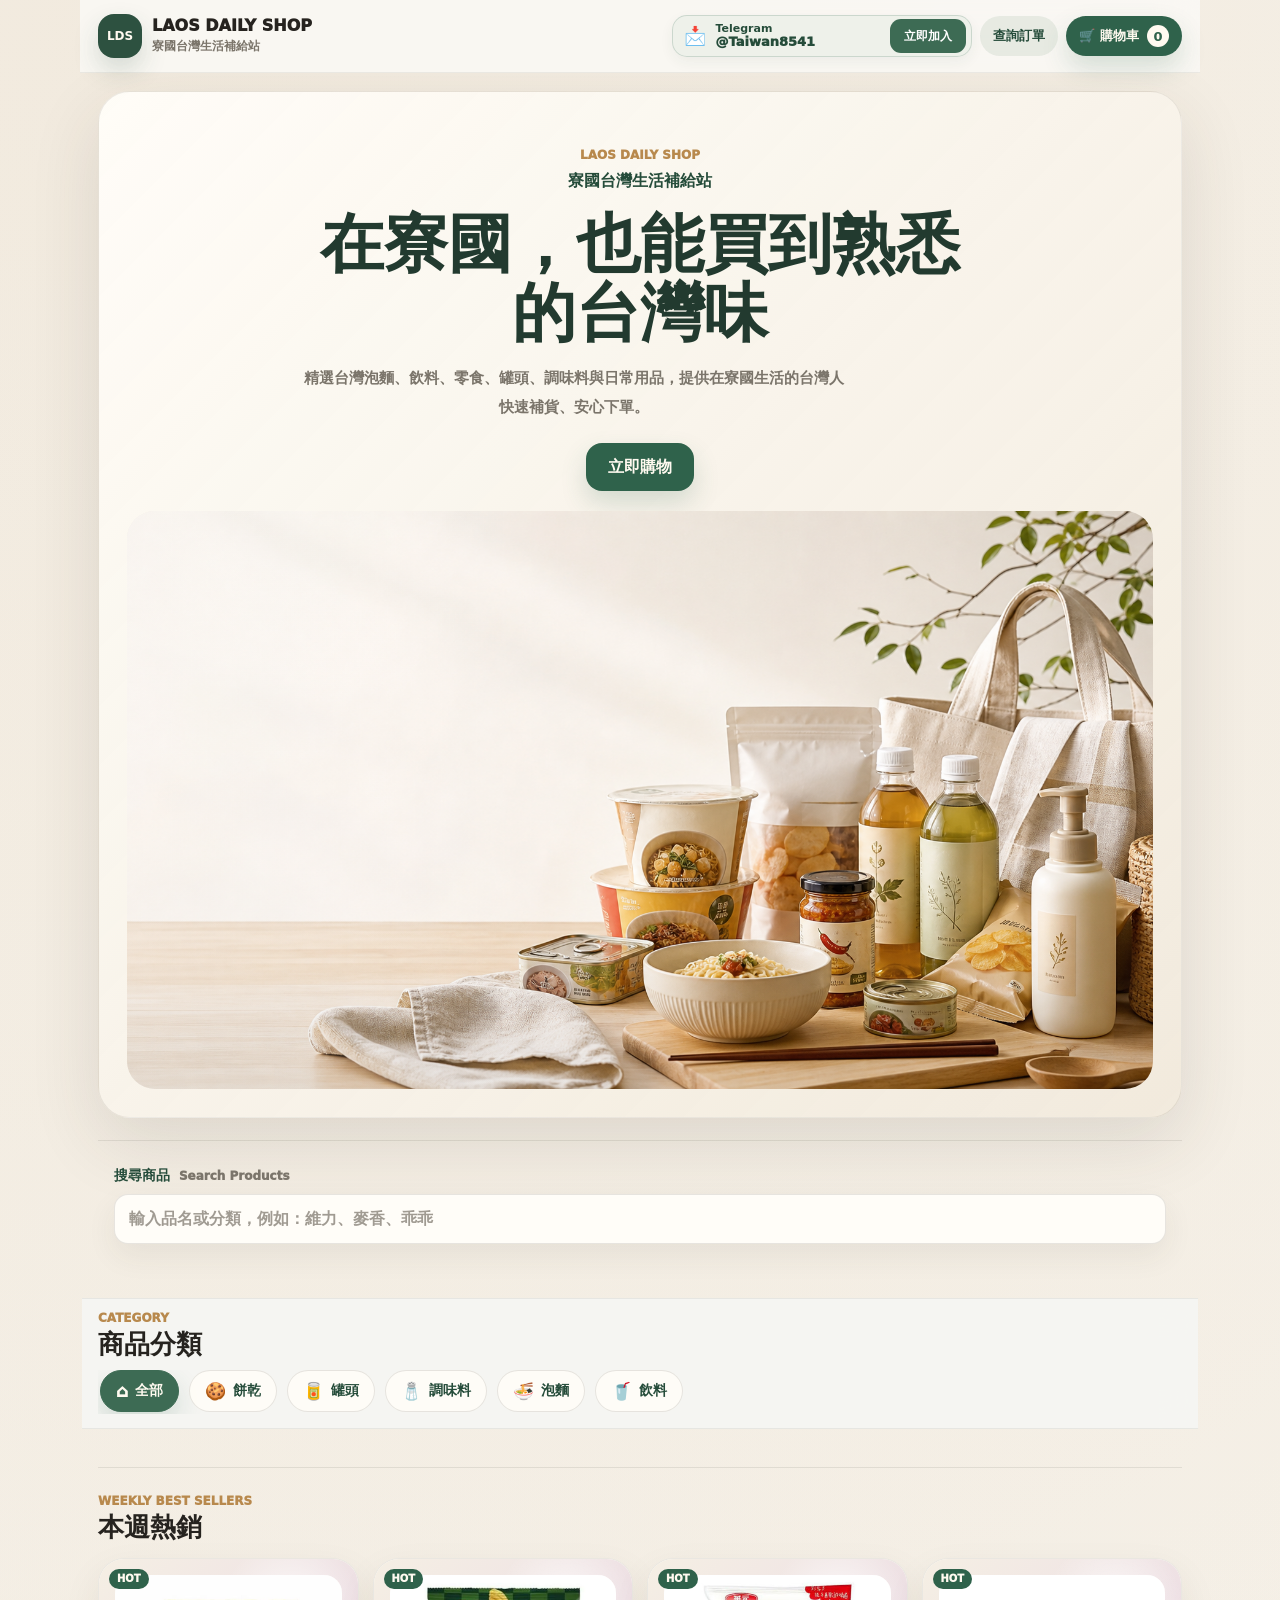
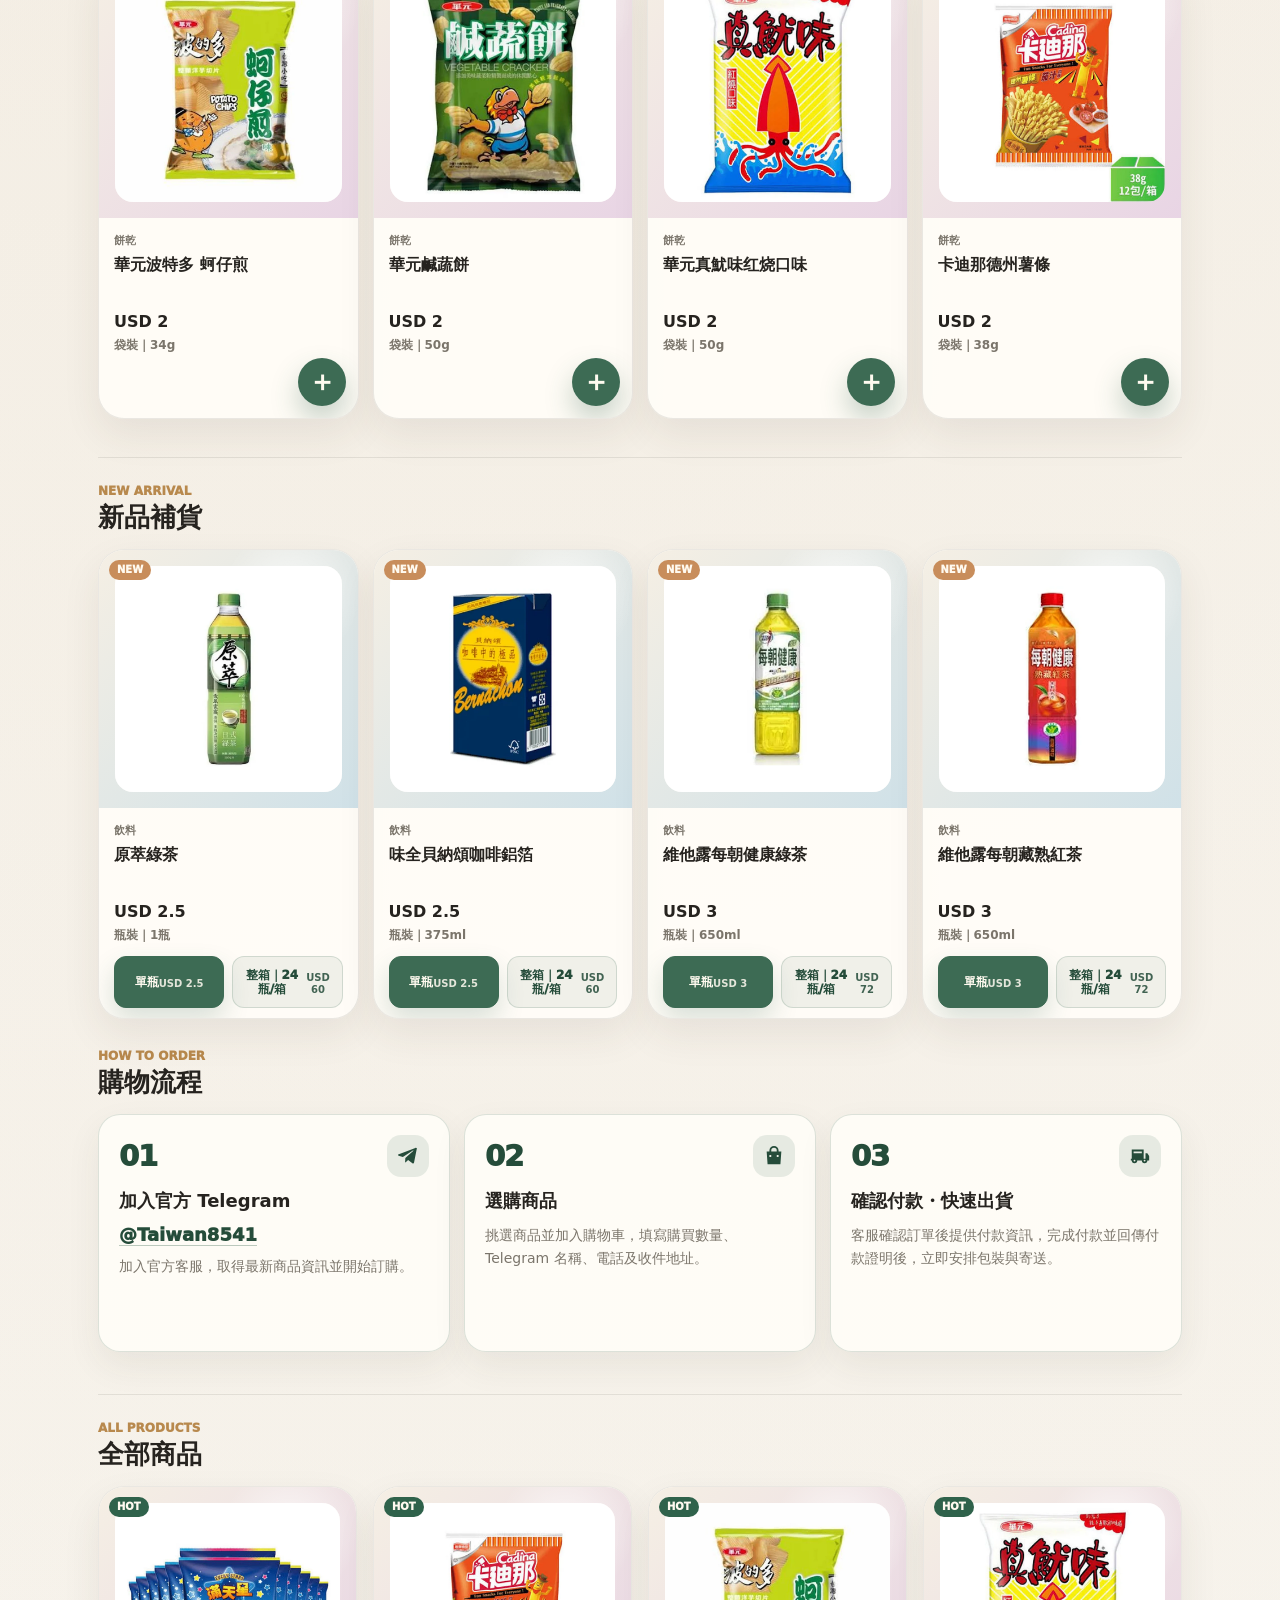
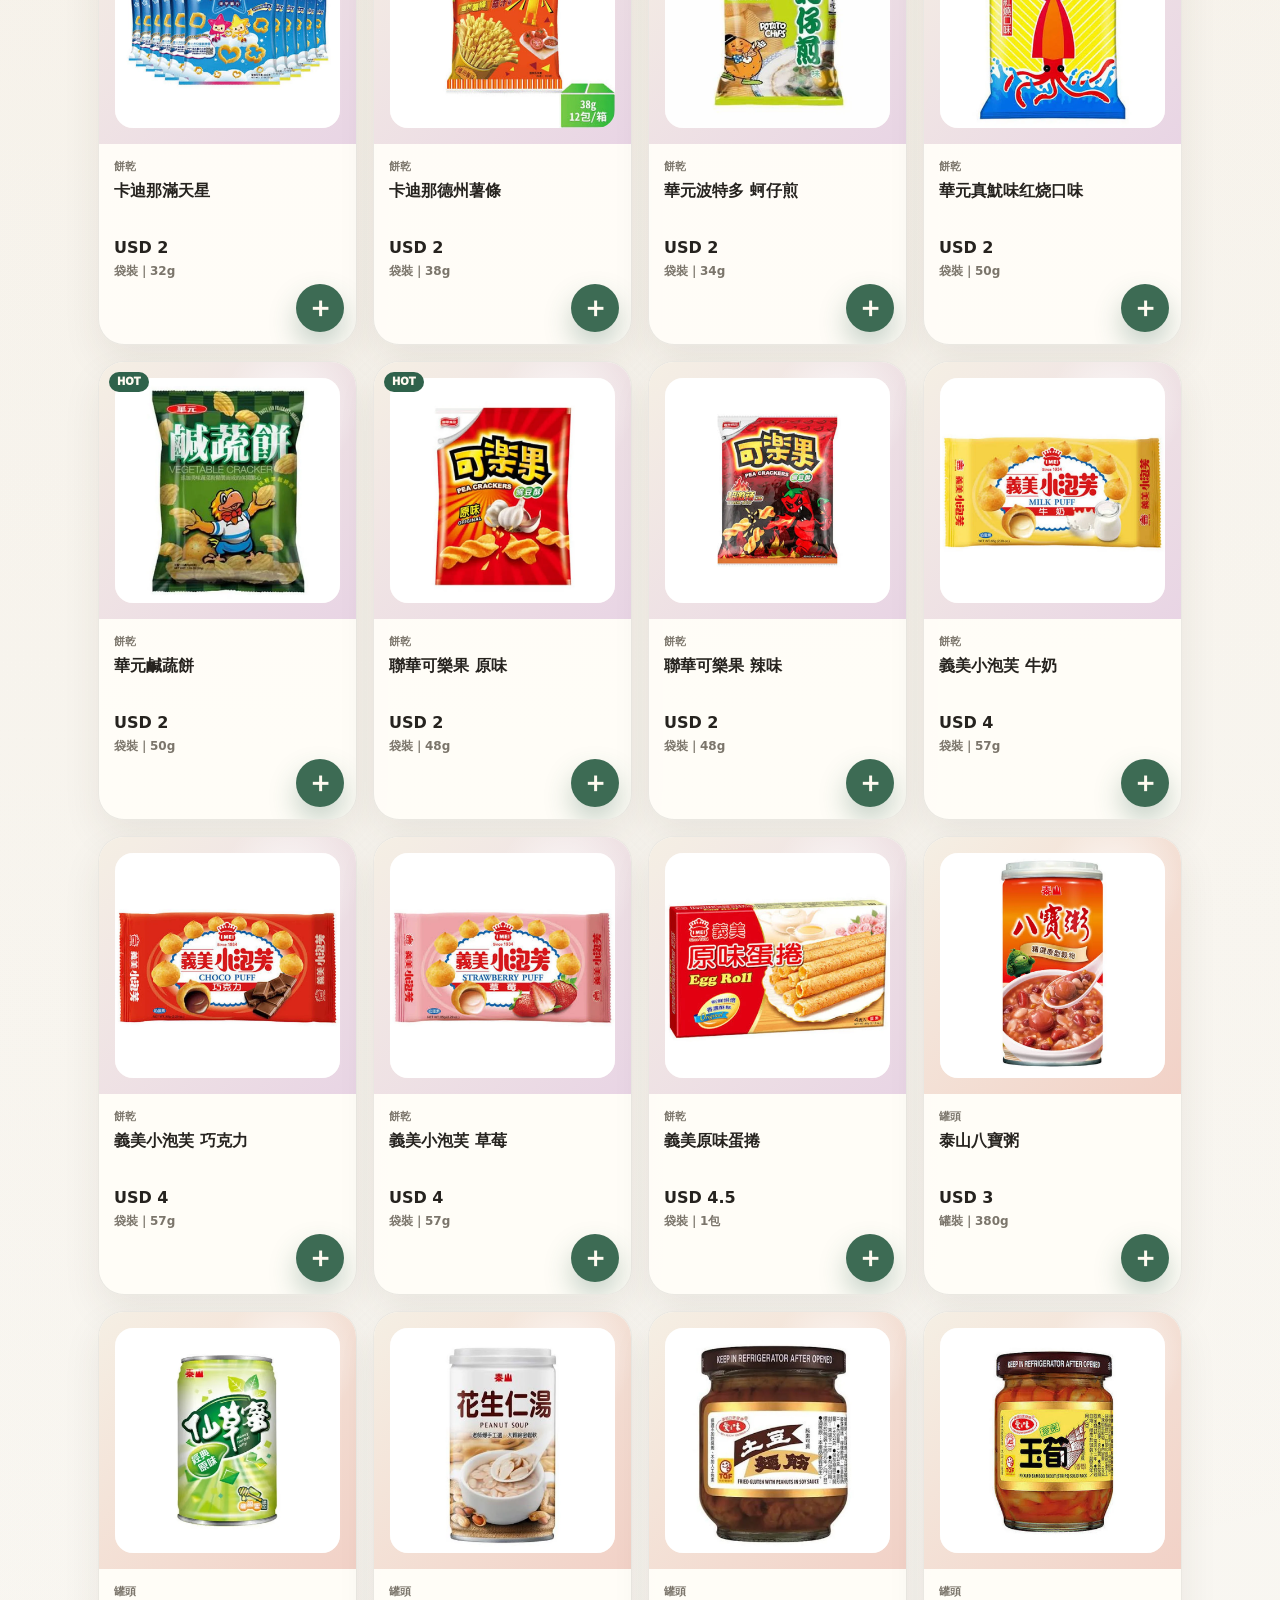
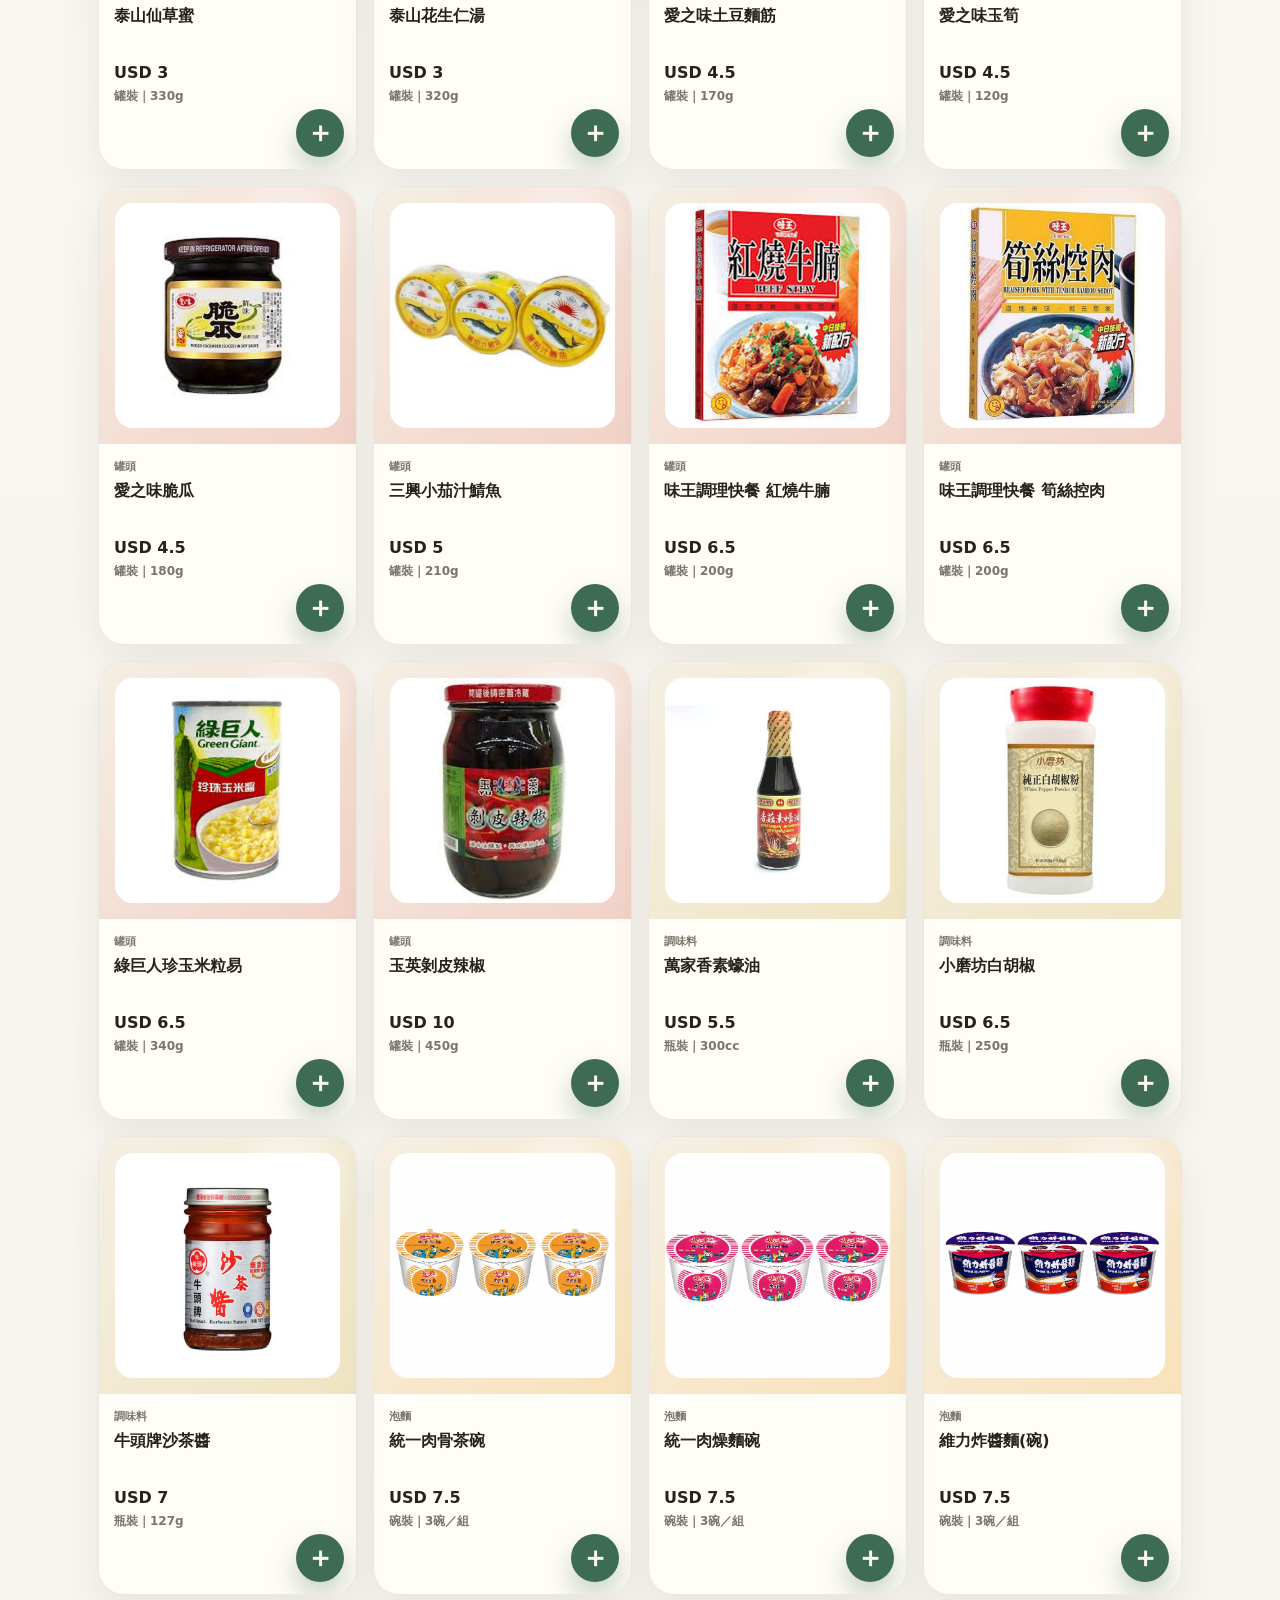
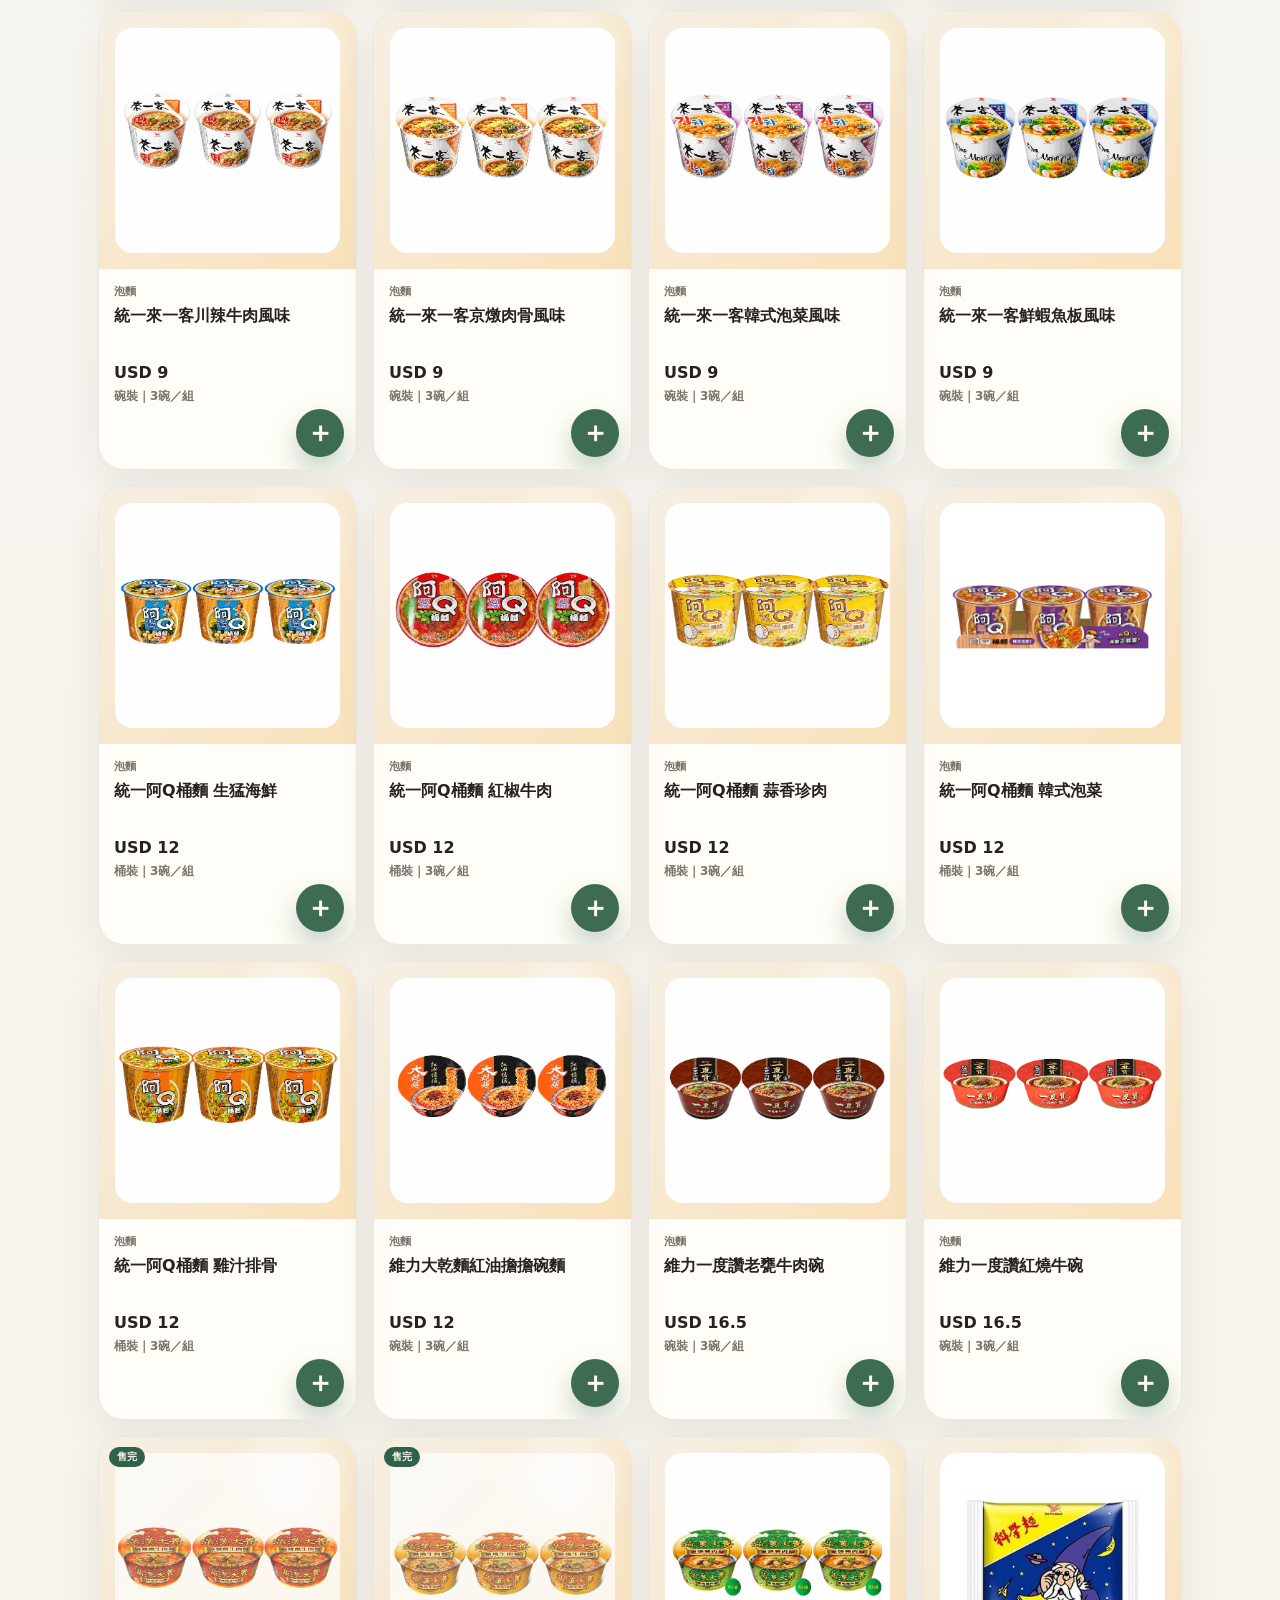
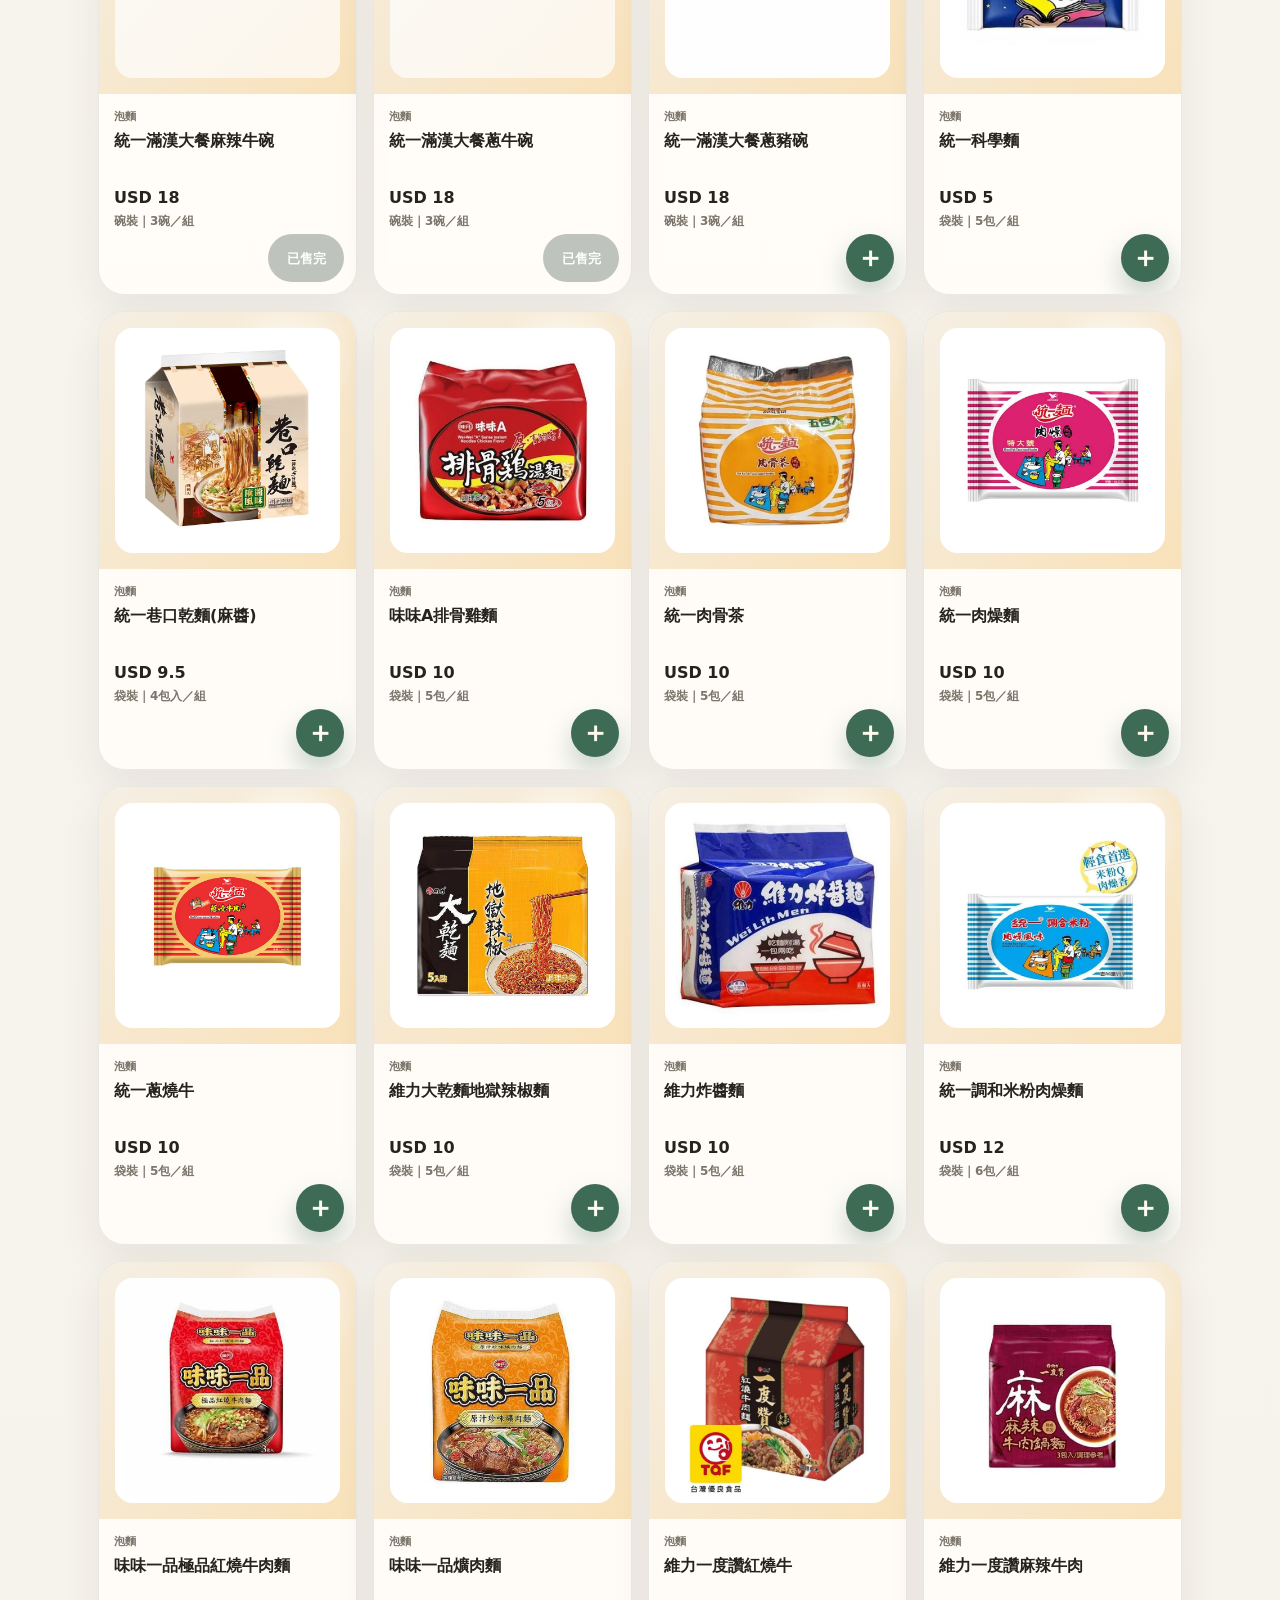
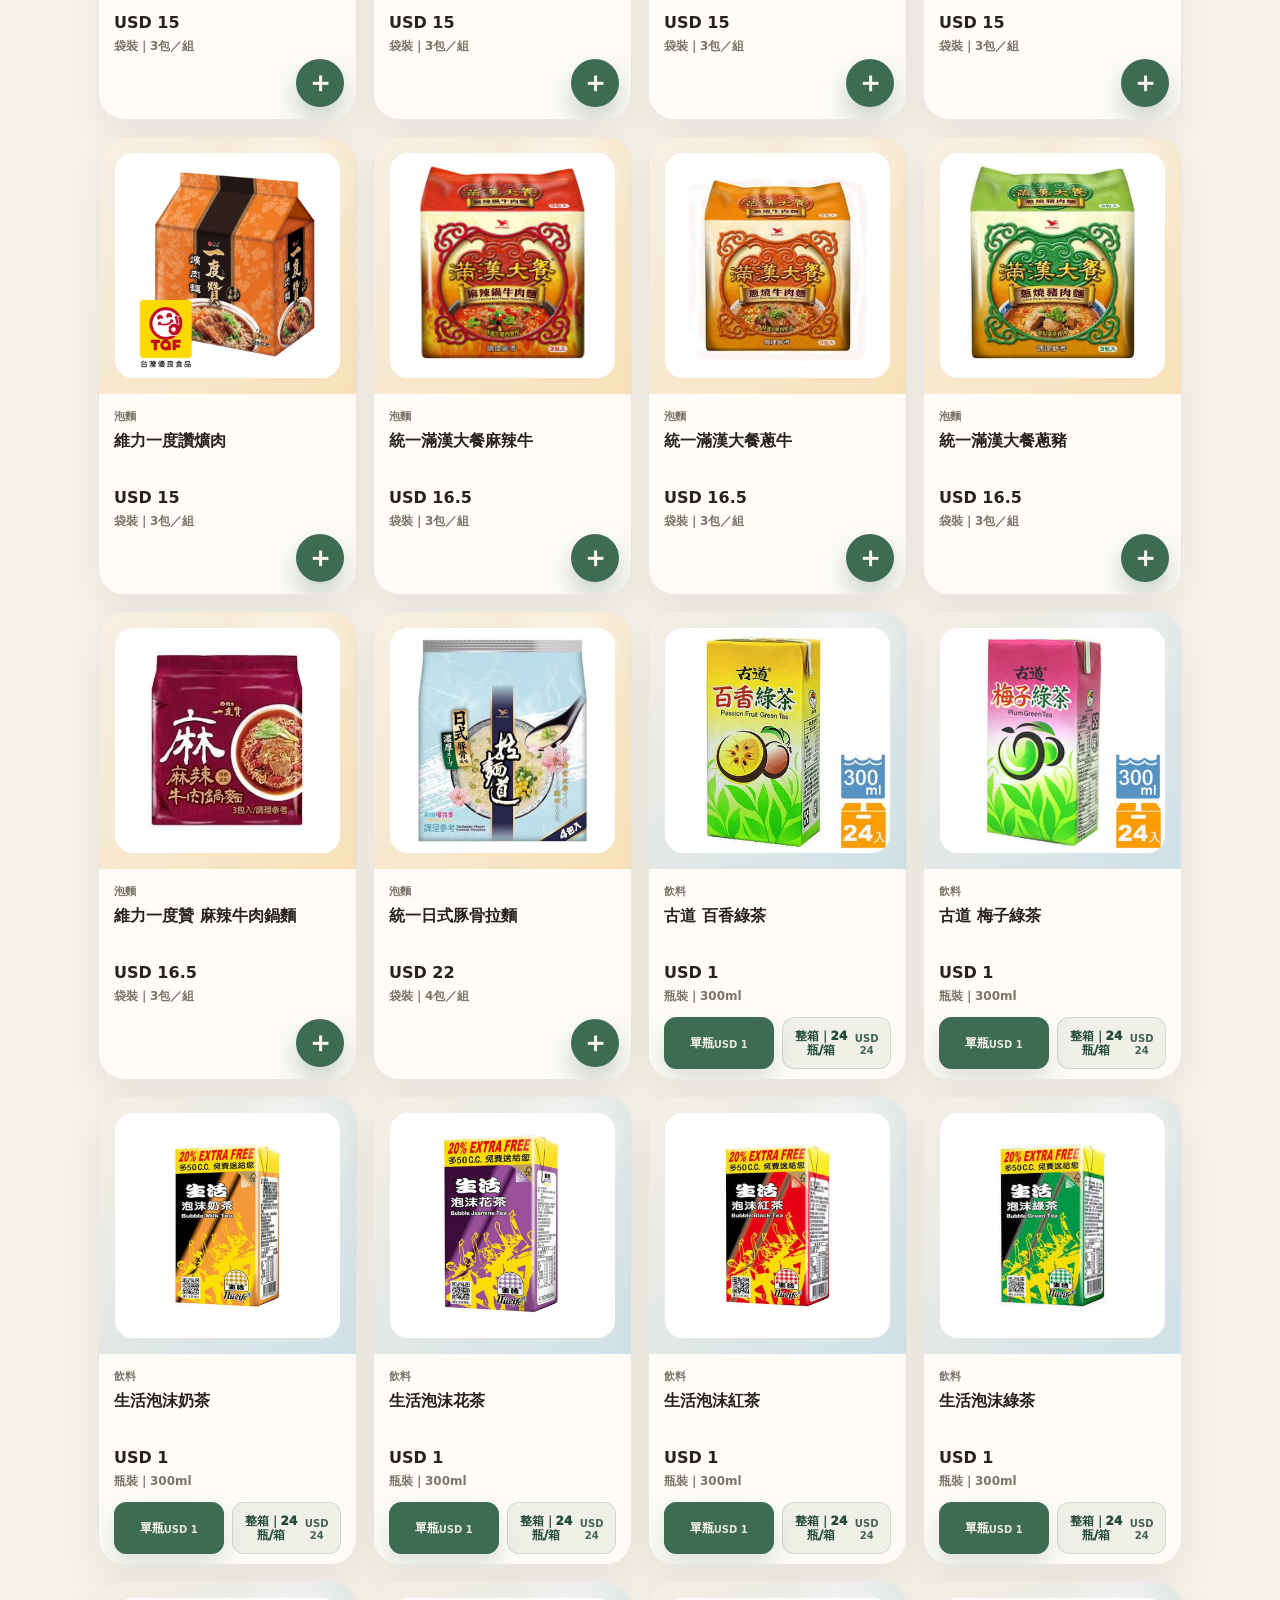
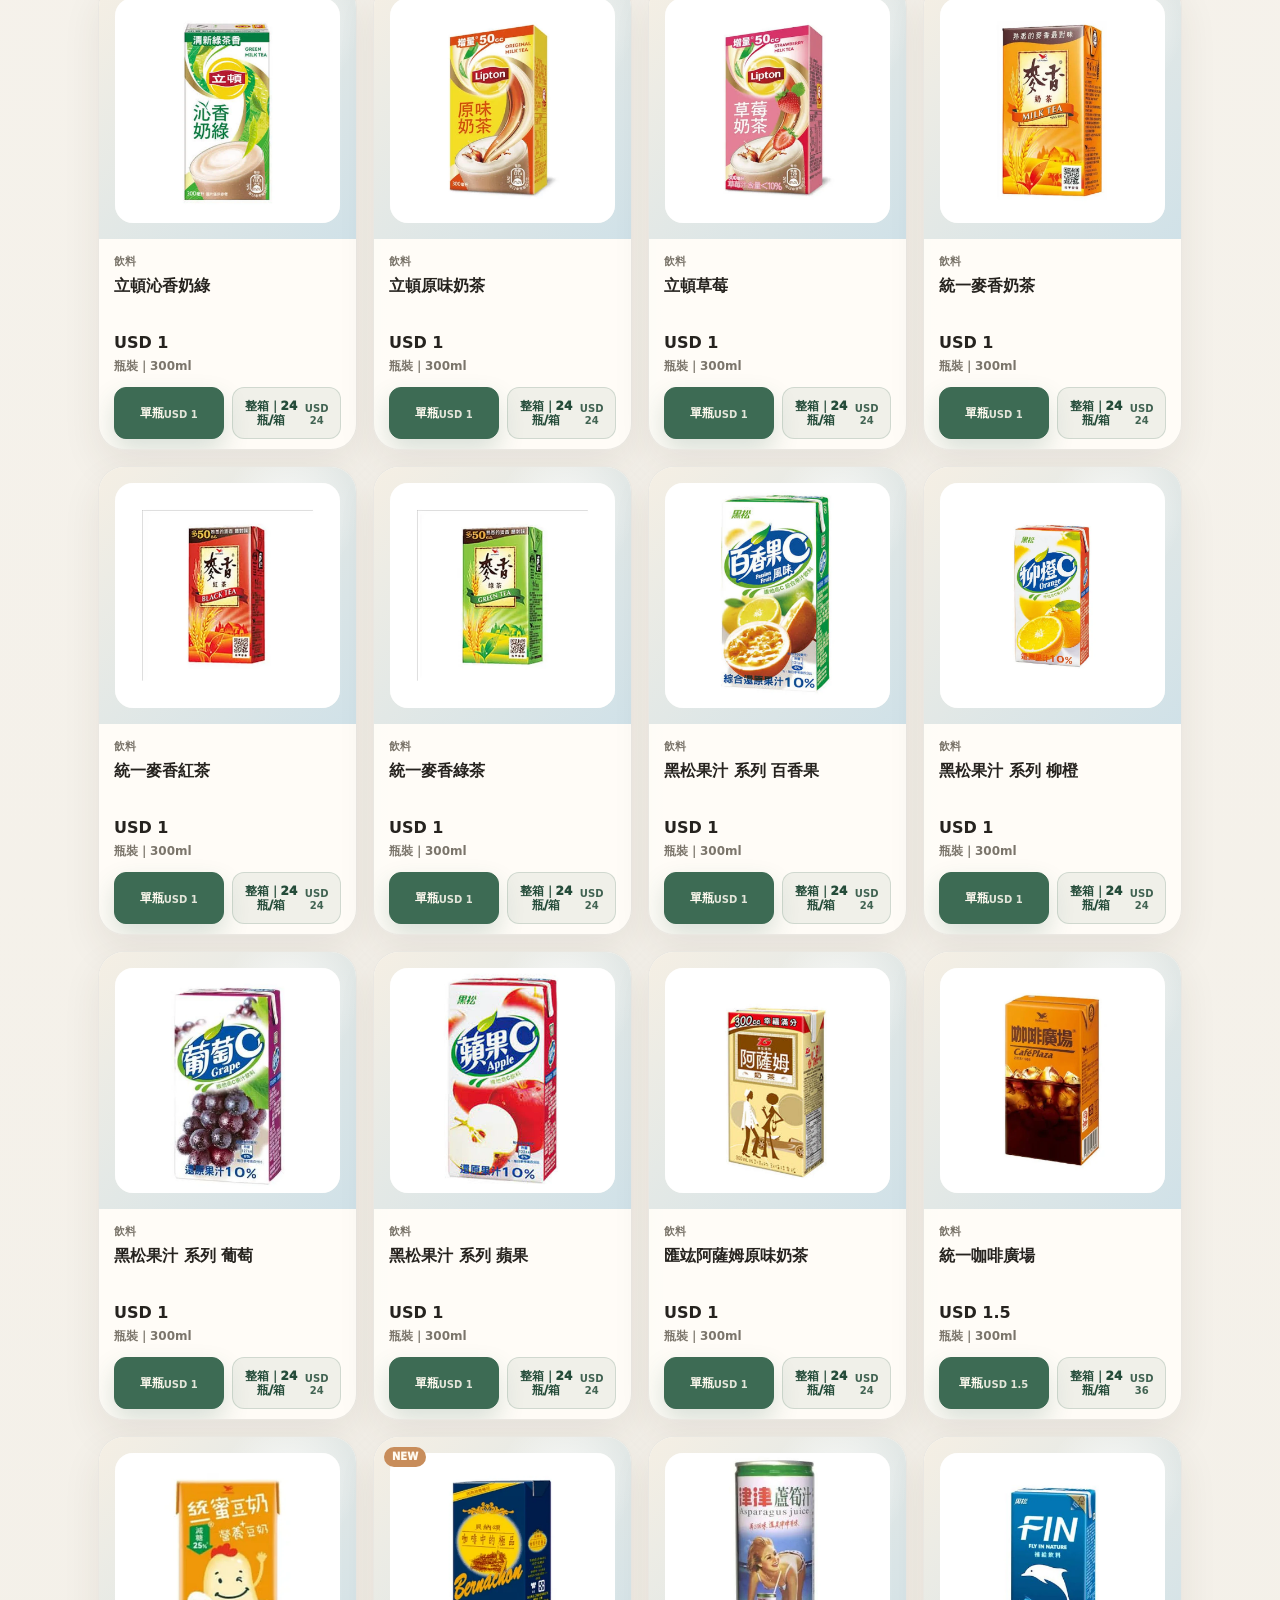
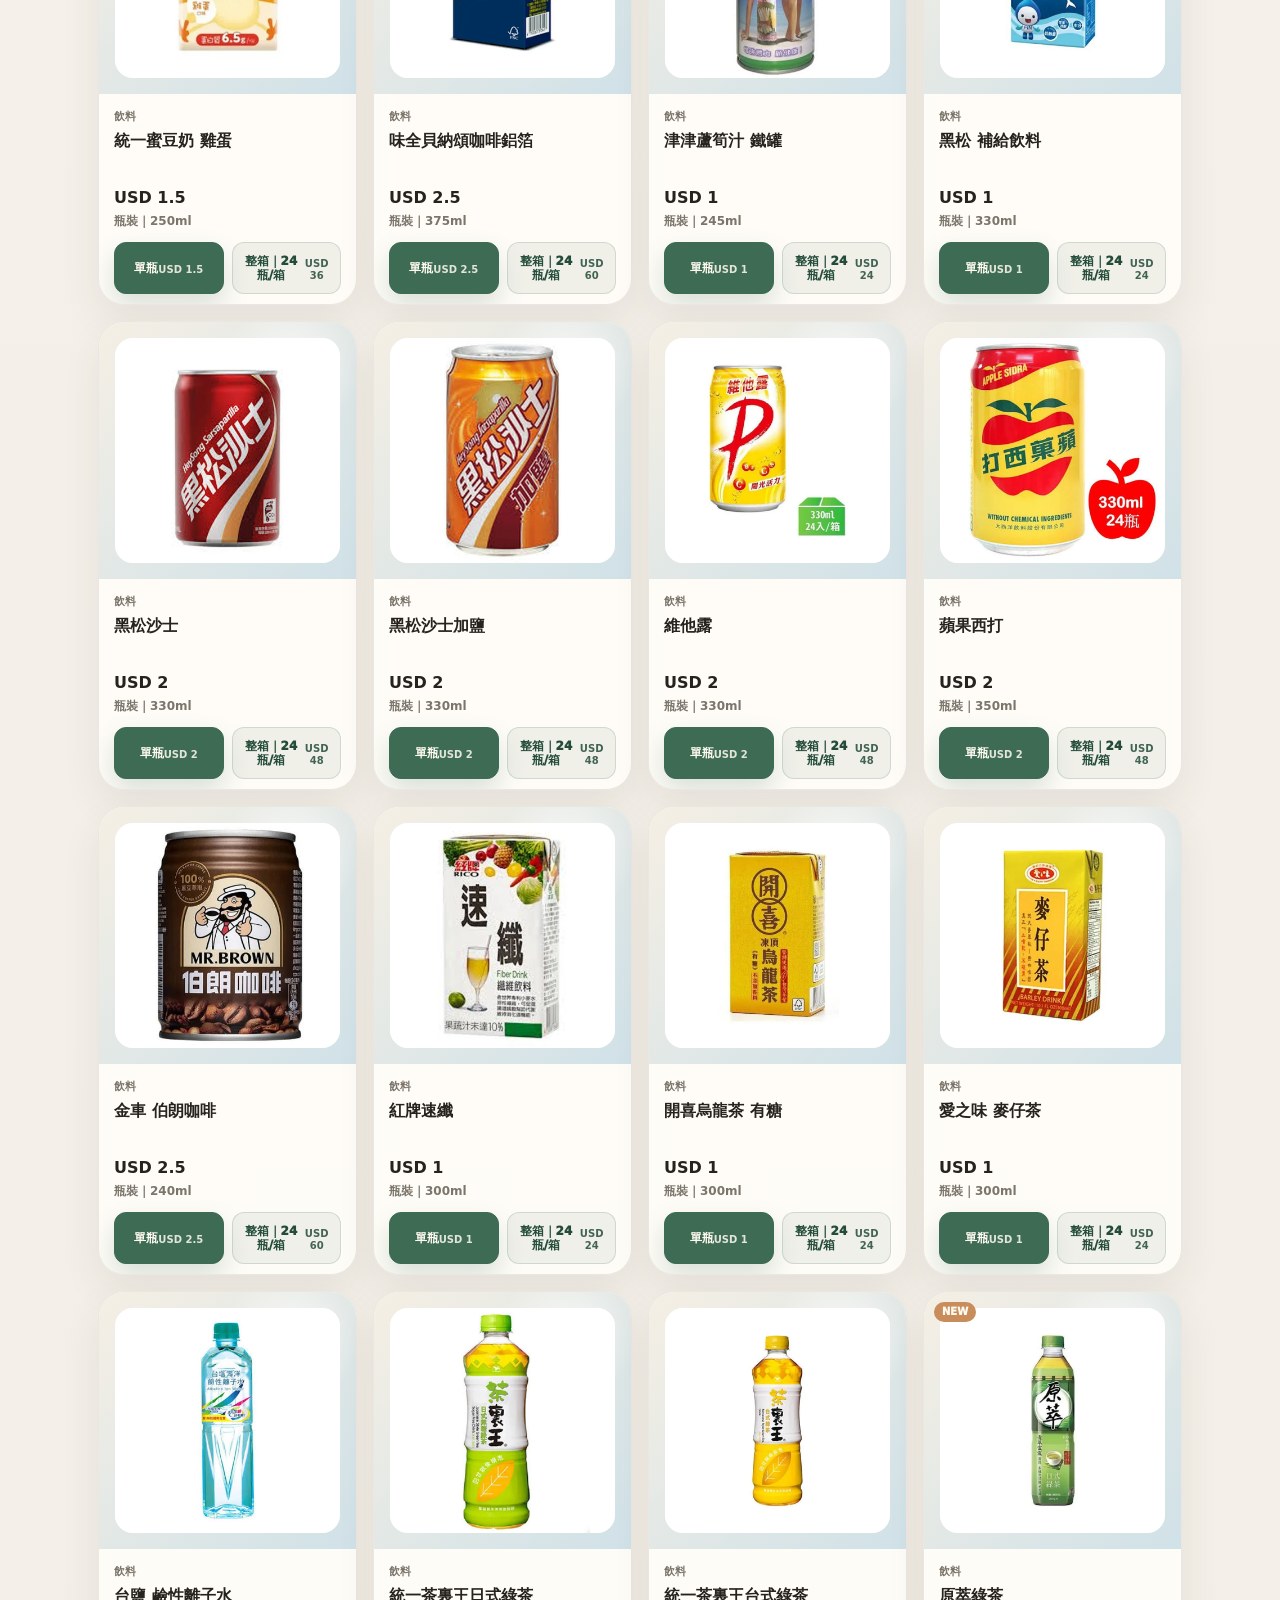
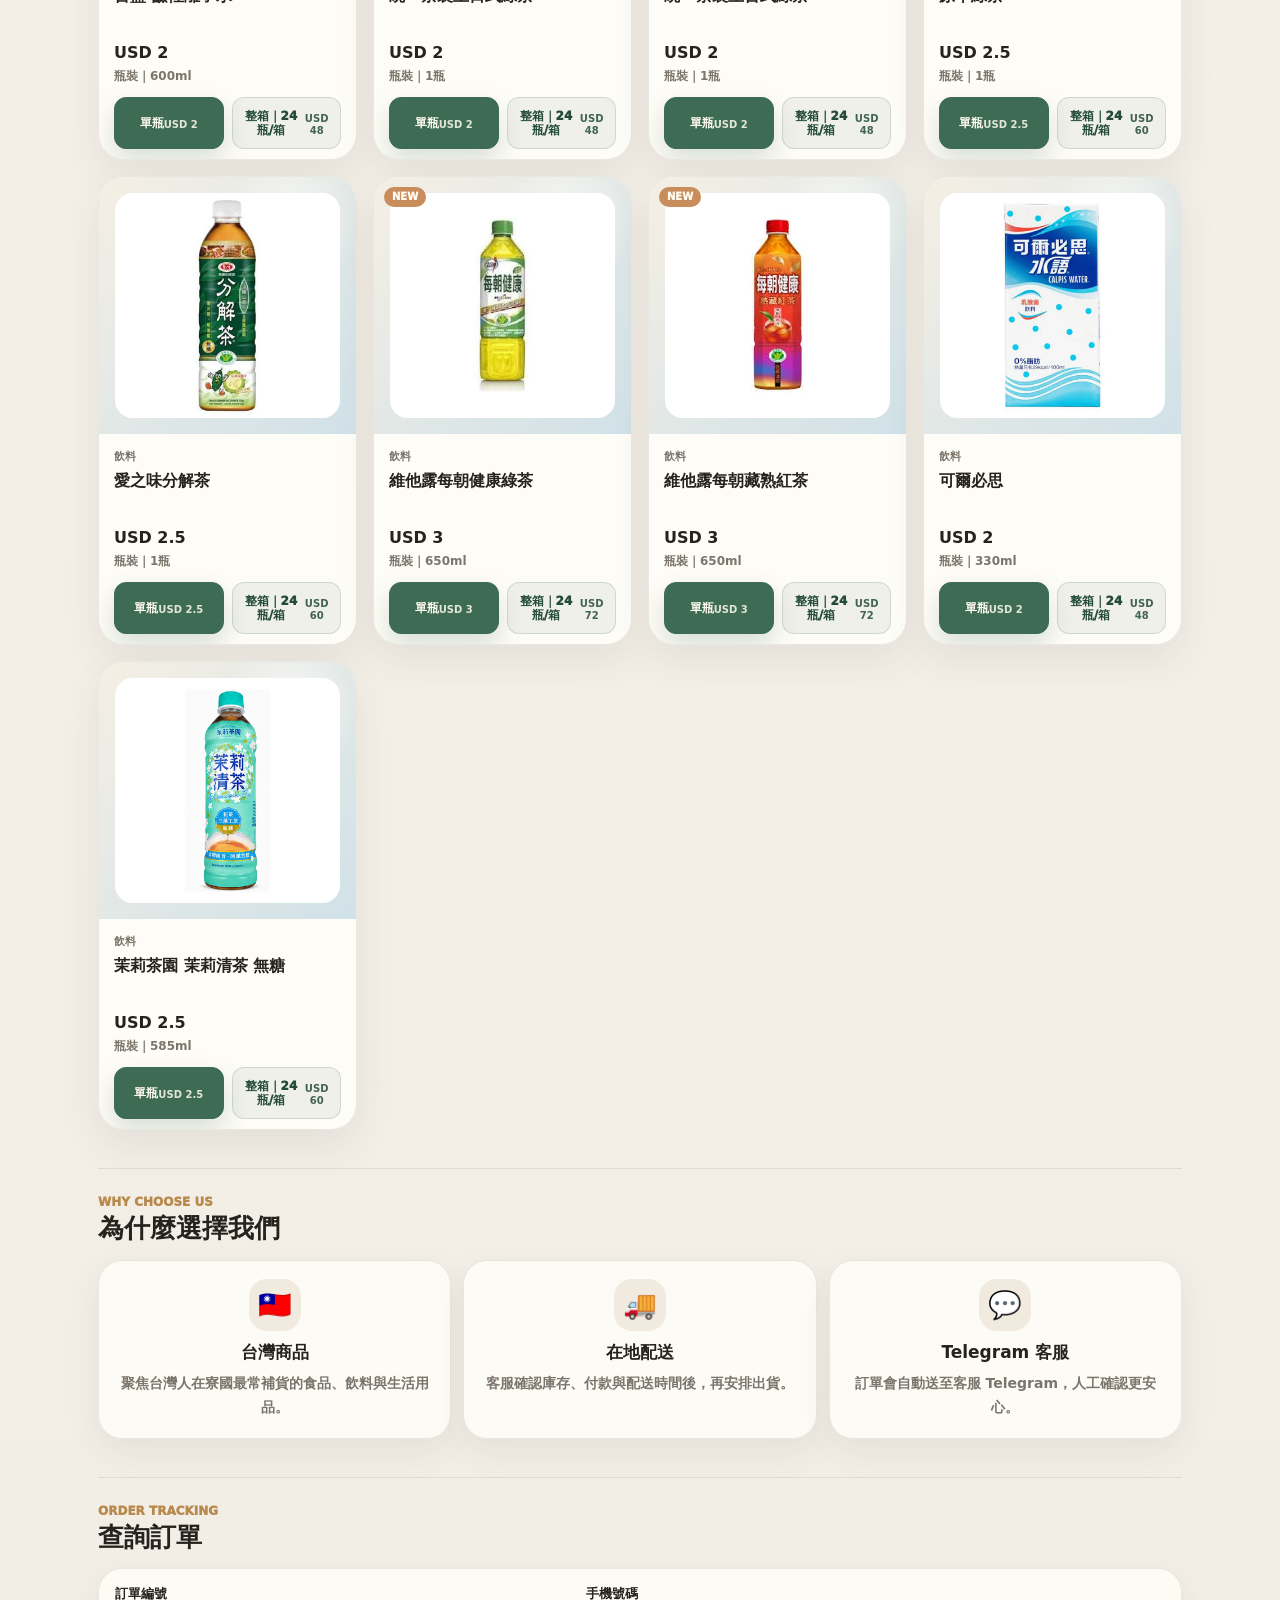
==== commit d00f3f6e: "Apply 1.5x pricing and sold-out protection" ====
--- a/index.html
+++ b/index.html
@@ -10,7 +10,35 @@
       name="description"
       content="LAOS DAILY SHOP 是服務在寮國生活、工作、旅遊的台灣人之生活補給商城，提供台灣泡麵、飲料、零食、罐頭、調味料與日常用品。"
     />
-    <link rel="stylesheet" href="./styles.css?v=20260803-telegram-name-v5" />
+    <link rel="canonical" href="https://laos-daily-shop.pages.dev/" />
+    <meta property="og:type" content="website" />
+    <meta property="og:site_name" content="LAOS DAILY SHOP" />
+    <meta property="og:title" content="LAOS DAILY SHOP｜寮國台灣生活補給站" />
+    <meta
+      property="og:description"
+      content="在寮國也能輕鬆購買熟悉的台灣味，泡麵、飲料、零食、罐頭一次購足。"
+    />
+    <meta property="og:url" content="https://laos-daily-shop.pages.dev/" />
+    <meta
+      property="og:image"
+      content="https://laos-daily-shop.pages.dev/images/social-share-20260903.jpg"
+    />
+    <meta
+      property="og:image:secure_url"
+      content="https://laos-daily-shop.pages.dev/images/social-share-20260903.jpg"
+    />
+    <meta property="og:image:type" content="image/jpeg" />
+    <meta property="og:image:width" content="588" />
+    <meta property="og:image:height" content="390" />
+    <meta property="og:image:alt" content="LAOS DAILY SHOP 台灣柑仔店" />
+    <meta name="twitter:card" content="summary_large_image" />
+    <meta name="twitter:title" content="LAOS DAILY SHOP｜寮國台灣生活補給站" />
+    <meta name="twitter:description" content="在寮國也能輕鬆購買熟悉的台灣味，泡麵、飲料、零食、罐頭一次購足。" />
+    <meta
+      name="twitter:image"
+      content="https://laos-daily-shop.pages.dev/images/social-share-20260903.jpg"
+    />
+    <link rel="stylesheet" href="./styles.css?v=20260906-pricing-soldout-v1" />
   </head>
   <body data-build-version="20260803-telegram-name-v5">
     <header class="topbar">
@@ -327,6 +355,6 @@
     </aside>
 
     <script src="./config.js?v=20260819-basic-ga4-v1"></script>
-    <script src="./script.js?v=20260819-basic-ga4-v1"></script>
+    <script src="./script.js?v=20260906-pricing-soldout-v1"></script>
   </body>
 </html>
--- a/styles.css
+++ b/styles.css
@@ -613,6 +613,10 @@
 
 .badge-new {
   background: var(--gold);
+}
+
+.badge-sold-out {
+  background: var(--red);
 }
 
 .product-art {
@@ -2312,6 +2316,18 @@
   box-shadow: none;
 }
 
+.product-card.is-sold-out .product-art img {
+  opacity: 0.72;
+}
+
+.product-card.is-sold-out .quick-add-button {
+  width: auto;
+  min-width: 76px;
+  padding: 0 14px;
+  font-size: 13px;
+  cursor: not-allowed;
+}
+
 .product-card {
   padding-bottom: 54px;
 }
